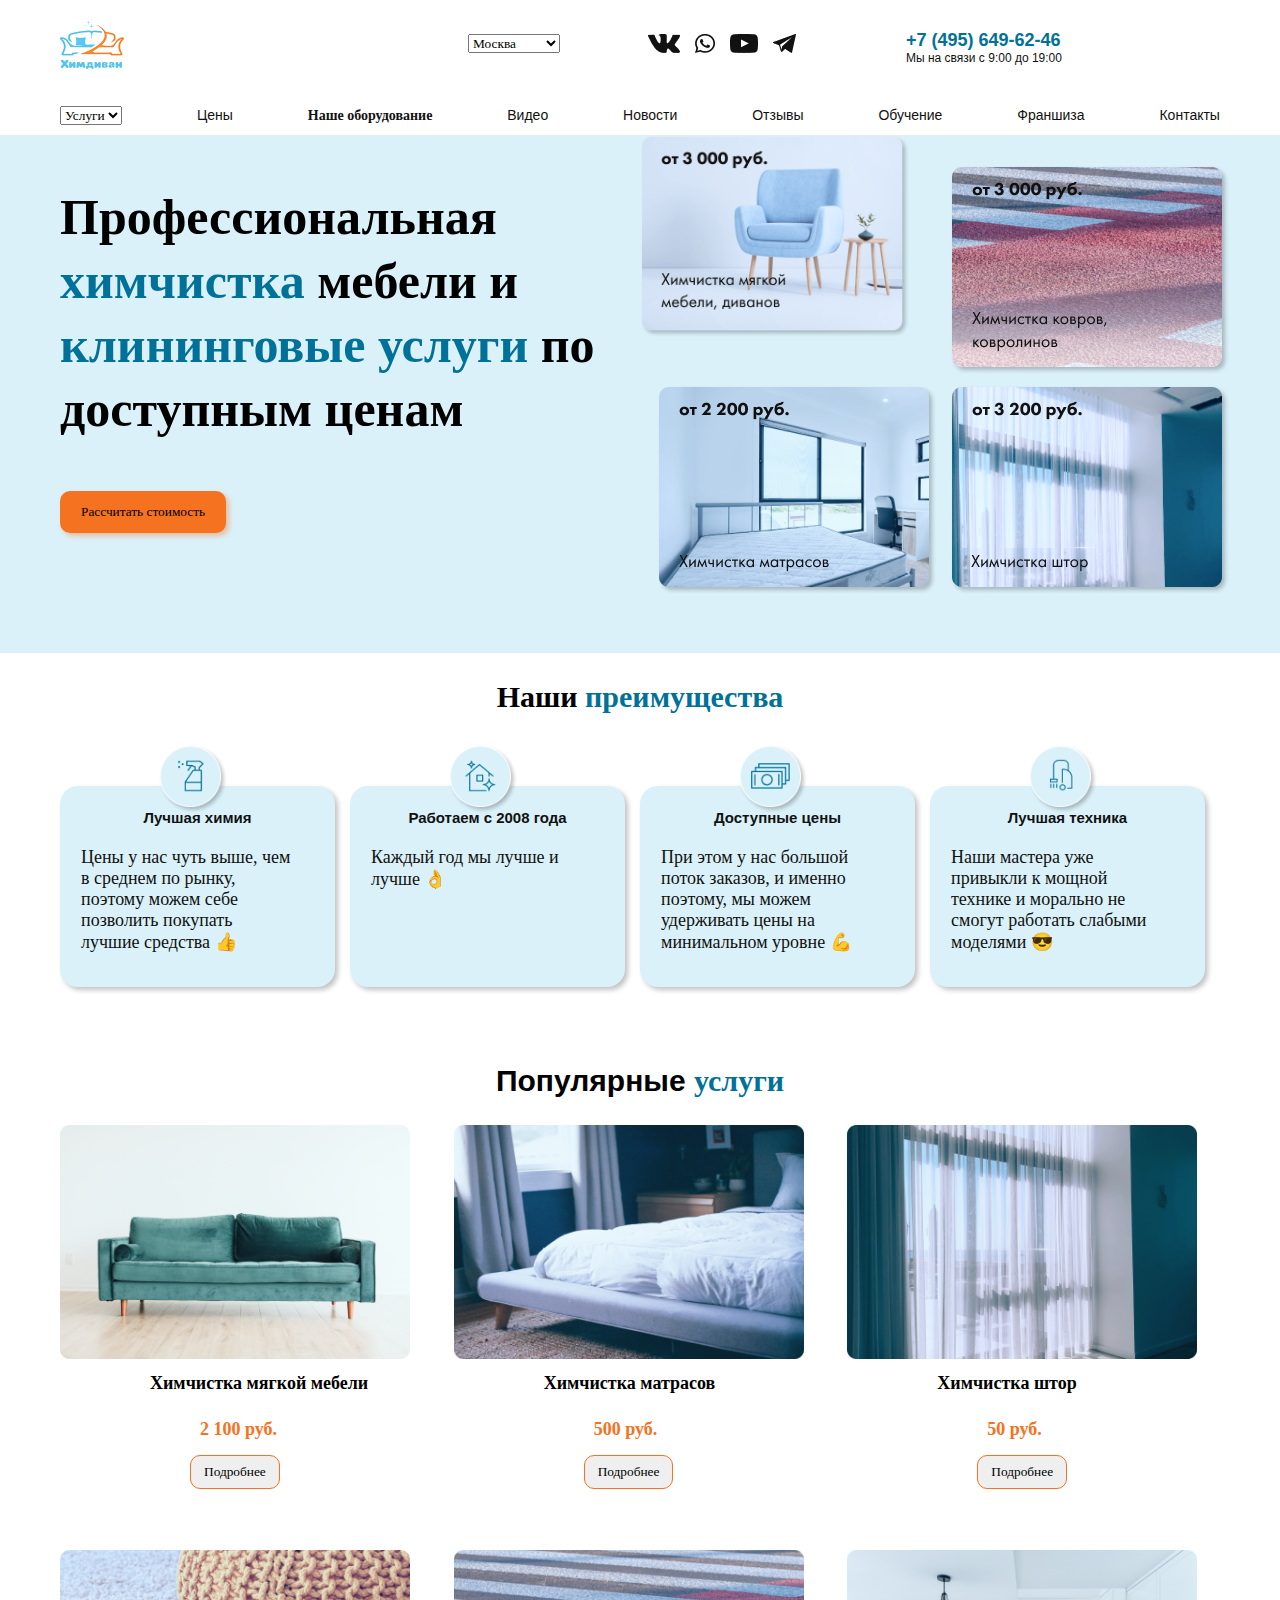
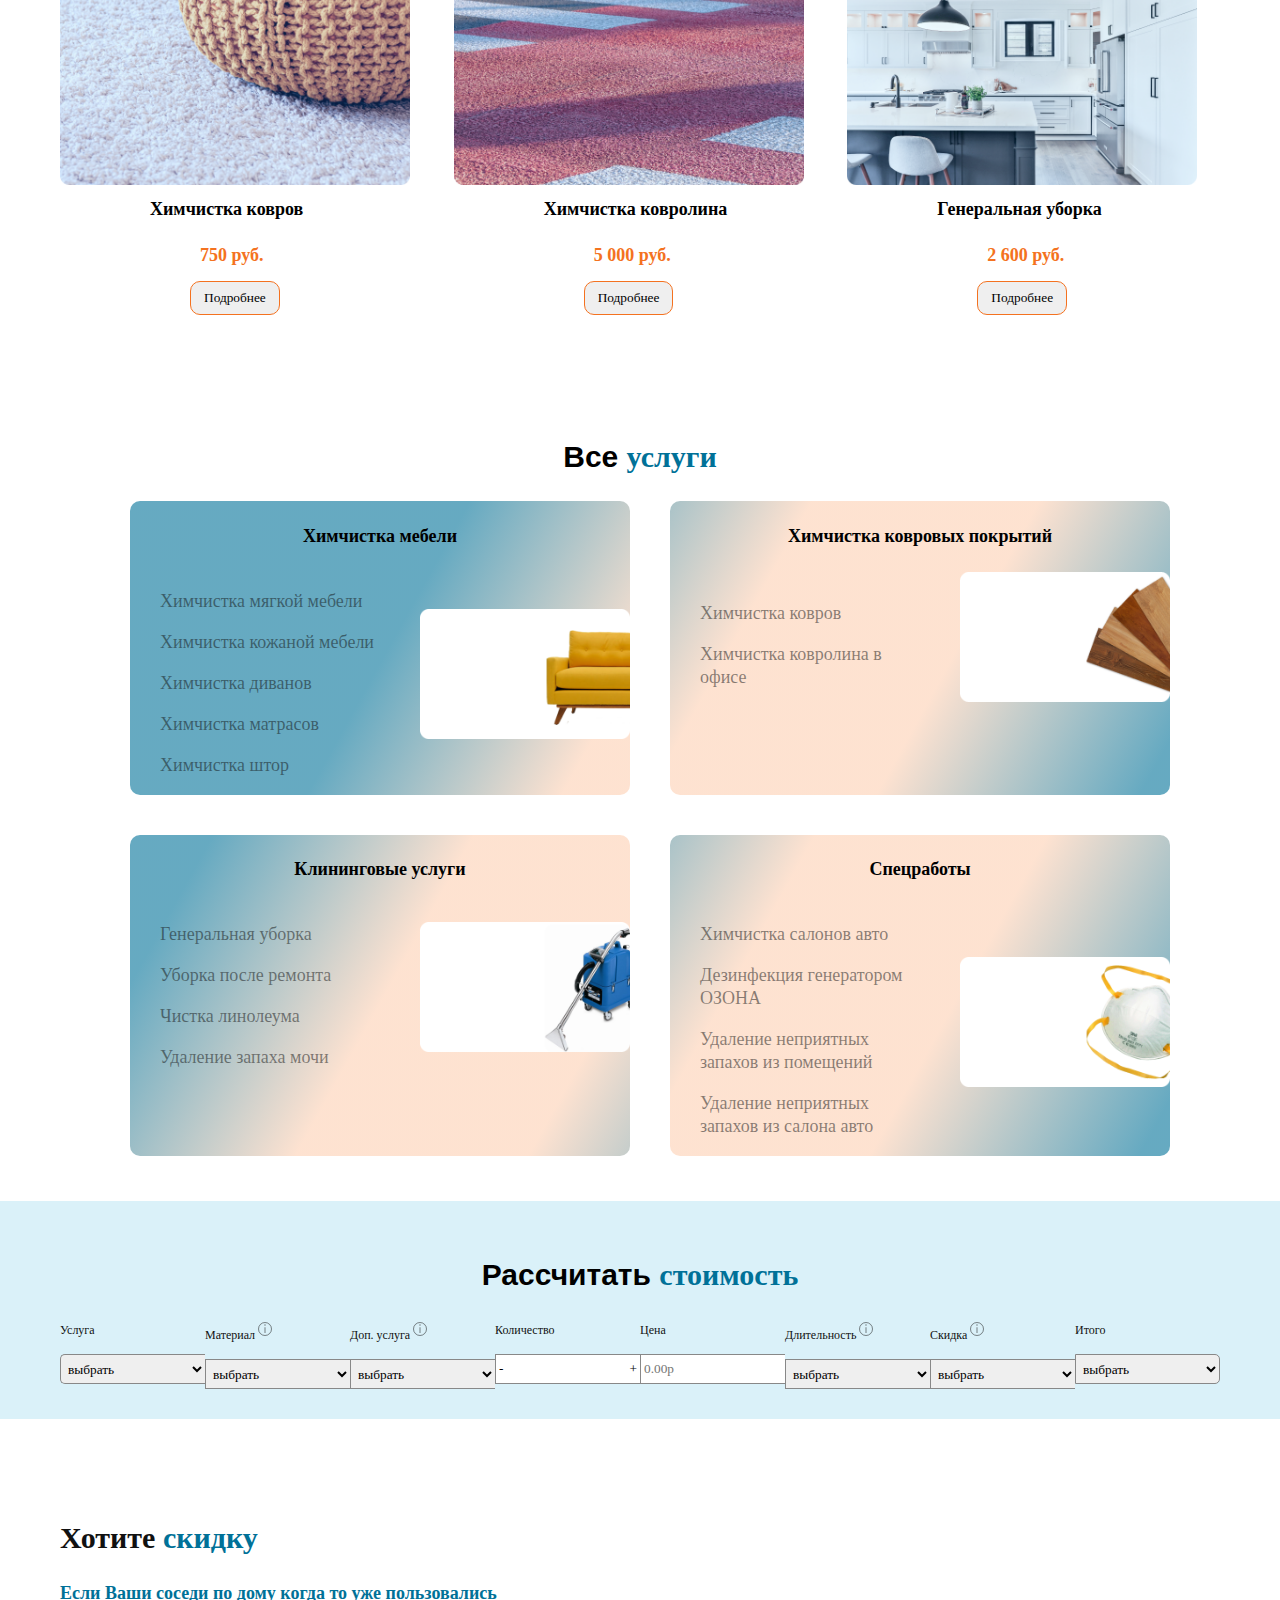
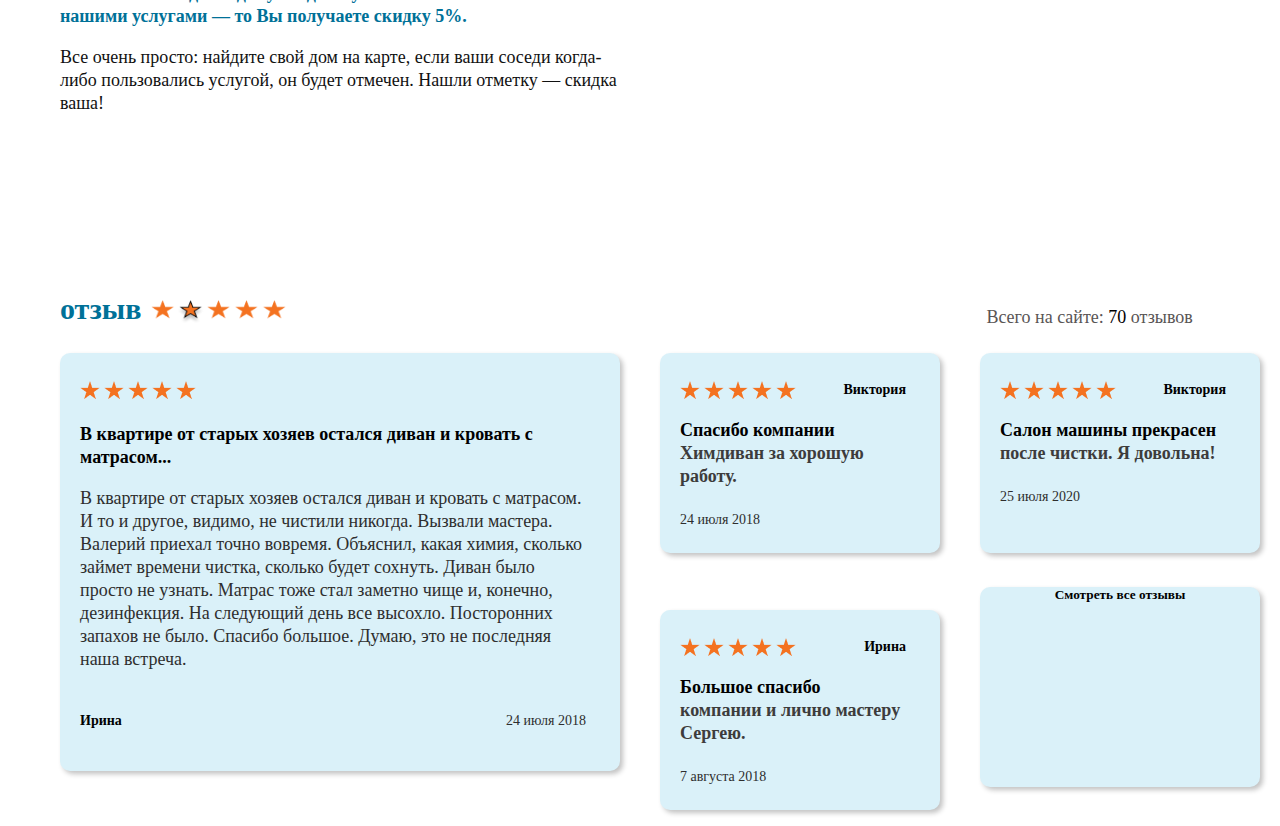
==== index.html @ c017c21a "end" ====
<!DOCTYPE html>
<html lang="en">
  <head>
    <meta charset="UTF-8" />
    <meta http-equiv="X-UA-Compatible" content="IE=edge" />
    <meta name="viewport" content="width=device-width, initial-scale=1.0" />
    <link rel="stylesheet" href="./css/style.css" />
    <title>Химдиван</title>
  </head>
  <body>
    <!-- nav start -->
    <div class="container">
      <div class="link">
        <div class="logo">
          <img src="./img/logo-exams.png" alt="" />
          <select name="city" class="form-input">
            <option value="Москва">Москва</option>
            <option value="Кыргызстан">Кыргызстан</option>
            <option value="Казахстан">Казахстан</option>
            <option value="Узбекистан">Узбекистан</option>
          </select>
        </div>

        <div>
          <div class="img-icon">
            <img src="./img/vc.png" alt="" />
            <img src="./img/whatsapp.png" alt="" />
            <img src="./img/youtube.png" alt="" />
            <img src="./img/tg.png" alt="" />
          </div>
        </div>
        <div class="number">
          <a class="numb" href="">+7 (495) 649-62-46</a>
          <h5 class="h5">Мы на связи с 9:00 до 19:00</h5>
        </div>
      </div>
      <nav class="nav">
        <select name="city" class="form-input">
          <option value="Услуги">Услуги</option>
          <option value="Услуги">Услуги</option>
          <option value="Услуги">Услуги</option>
          <option value="Услуги">Услуги</option>
        </select>
        <a href="" class="nav__link">Цены</a>
        <a href="" class="nav__link strong"
          ><strong>Наше оборудование</strong>
        </a>
        <a href="" class="nav__link">Видео</a>
        <a href="" class="nav__link">Новости</a>
        <a href="" class="nav__link">Отзывы</a>
        <a href="" class="nav__link">Обучение</a>
        <a href="" class="nav__link">Франшиза</a>
        <a href="" class="nav__link">Контакты</a>
      </nav>
    </div>

    <!-- nav end -->

    <!-- главая страница начало -->
    <div class="container-2">
      <div class="container">
        <div class="card">
          <div class="content">
            <p class="text">
              Профессиональная<span class="span"> химчистка</span> мебели и<span
                class="span"
              >
                клининговые услуги</span
              >
              по доступным ценам
            </p>
            <button class="btn">Рассчитать стоимость</button>
          </div>

          <div class="img-card">
            <img class="img-1" src="./img/card-1.png" alt="" />
            <img class="img-2" src="./img/card-2.png" alt="" />
            <img class="img-3" src="./img/card-3.png" alt="" />
            <img class="img-4" src="./img/card-4.png" alt="" />
          </div>
        </div>
      </div>
    </div>

    <!-- главая страница конец -->
    <!-- 4 карты с элипс начало -->

    <div class="container">
      <h2 class="h2">Наши <span class="span">преимущества</span></h2>
      <div class="card-four">
        <div class="card-items">
          <img class="elipse" src="./img/elipse-1.png" alt="" />
          <h4 class="h4">Лучшая химия</h4>
          <p class="desc">
            Цены у нас чуть выше, чем в среднем по рынку, поэтому можем себе
            позволить покупать лучшие средства 👍
          </p>
        </div>
        <div class="card-items">
          <img class="elipse" src="./img/elips-2.png" alt="" />
          <h4 class="h4">Работаем с 2008 года</h4>
          <p class="desc">Каждый год мы лучше и лучше 👌</p>
        </div>
        <div class="card-items">
          <img class="elipse" src="./img/elips-3.png" alt="" />
          <h4 class="h4">Доступные цены</h4>
          <p class="desc">
            При этом у нас большой поток заказов, и именно поэтому, мы можем
            удерживать цены на минимальном уровне 💪
          </p>
        </div>
        <div class="card-items">
          <img class="elipse" src="./img/elips-4.png" alt="" />
          <h4 class="h4">Лучшая техника</h4>
          <p class="desc">
            Наши мастера уже привыкли к мощной технике и морально не смогут
            работать слабыми моделями 😎
          </p>
        </div>
      </div>
      <!-- 4 карты с элипс конец -->

      <!-- 6 карт начало -->
      <div class="six-box">
        <h2 class="title">Популярные <span class="span"> услуги</span></h2>
      </div>
      <div class="card-img">
        <div class="img-items">
          <img class="img-six" src="./img/six-1.png" alt="" />
          <h4 class="subtitle">Химчистка мягкой мебели</h4>
          <span class="number-orange">2 100 руб.</span>
          <div>
            <button class="btn-gray">Подробнее</button>
          </div>
        </div>
        <div class="img-items">
          <img class="img-six" src="./img/six-2.png" alt="" />
          <h4 class="subtitle">Химчистка матрасов</h4>
          <span class="number-orange">500 руб.</span>
          <div>
            <button class="btn-gray">Подробнее</button>
          </div>
        </div>
        <div class="img-items">
          <img class="img-six" src="./img/six-3.png" alt="" />
          <h4 class="subtitle">Химчистка штор</h4>
          <span class="number-orange">50 руб.</span>
          <div>
            <button class="btn-gray">Подробнее</button>
          </div>
        </div>
        <div class="img-items">
          <img class="img-six" src="./img/six-4.png" alt="" />
          <h4 class="subtitle">Химчистка ковров</h4>
          <span class="number-orange">750 руб.</span>
          <div>
            <button class="btn-gray">Подробнее</button>
          </div>
        </div>
        <div class="img-items">
          <img class="img-six" src="./img/six-5.png" alt="" />
          <h4 class="subtitle">Химчистка ковролина</h4>
          <span class="number-orange">5 000 руб.</span>
          <div>
            <button class="btn-gray">Подробнее</button>
          </div>
        </div>
        <div class="img-items">
          <img class="img-six" src="./img/six-6orig.png" alt="" />
          <h4 class="subtitle">Генеральная уборка</h4>
          <span class="number-orange">2 600 руб.</span>
          <div>
            <button class="btn-gray">Подробнее</button>
          </div>
        </div>
      </div>

      <!-- 6 карт конец -->
      <!-- 4 карт начало -->

      <div class="four-card">
        <h2 class="title">Все <span class="span"> услуги</span></h2>
        <div class="post-1">
          <div class="four-items">
            <h4 class="title-h4">Химчистка мебели</h4>
            <div class="post">
              <div class="text-box">
                <p class="text-in-four">Химчистка мягкой мебели</p>
                <p class="text-in-four">Химчистка кожаной мебели</p>
                <p class="text-in-four">Химчистка диванов</p>
                <p class="text-in-four">Химчистка матрасов</p>
                <p class="text-in-four">Химчистка штор</p>
              </div>
              <div class="img-in-box">
                <img class="picture" src="./img/in-box-1.png" alt="" />
              </div>
            </div>
          </div>
          <div class="four-items bg">
            <h4 class="title-h4">Химчистка ковровых покрытий</h4>
            <div class="post">
              <div class="text-box">
                <p class="text-in-four">Химчистка ковров</p>
                <p class="text-in-four">Химчистка ковролина в офисе</p>
              </div>
              <div class="img-in-box">
                <img class="picture" src="./img/in-box-2.png" alt="" />
              </div>
            </div>
          </div>
        </div>

        <div class="post-2">
          <div class="four-items bg-3">
            <h4 class="title-h4">Клининговые услуги</h4>
            <div class="post">
              <div class="text-box">
                <p class="text-in-four">Генеральная уборка</p>
                <p class="text-in-four">Уборка после ремонта</p>
                <p class="text-in-four">Чистка линолеума</p>
                <p class="text-in-four">Удаление запаха мочи</p>
              </div>
              <div class="img-in-box">
                <img class="picture" src="./img/in-box-3.png" alt="" />
              </div>
            </div>
          </div>
          <div class="four-items bg">
            <h4 class="title-h4">Спецработы</h4>
            <div class="post">
              <div class="text-box">
                <p class="text-in-four">Химчистка салонов авто</p>
                <p class="text-in-four">Дезинфекция генератором ОЗОНА</p>

                <p class="text-in-four">
                  Удаление неприятных запахов из помещений
                </p>
                <p class="text-in-four">
                  Удаление неприятных запахов из салона авто
                </p>
              </div>
              <div class="img-in-box">
                <img class="picture" src="./img/in-box-4.png" alt="" />
              </div>
            </div>
          </div>
        </div>
      </div>
    </div>
    <!-- 4 карт конец -->
    <!-- таблица начало -->
    <div class="col-8">
      <h2 class="title">Рассчитать <span class="span"> стоимость</span></h2>

      <div class="flex-col container">
        <div class="col">
          <h4 class="h4-title">Услуга</h4>
          <select name="" id="" class="field">
            <option value="1">выбрать</option>
            <option value="1">выбрать</option>
            <option value="1">выбрать</option>
          </select>
        </div>
        <div class="col">
          <h4 class="h4-title">Материал
            <svg width="14" height="20" viewBox="0 0 14 20" fill="none" xmlns="http://www.w3.org/2000/svg">
              <circle cx="7" cy="10" r="7" fill="#DAF1F9"/>
              <circle cx="7" cy="10" r="6.5" stroke="#111111" stroke-opacity="0.5"/>
              <path d="M6.49595 8.19H7.50395V14H6.49595V8.19ZM6.49595 6.496C6.35595 6.356 6.28595 6.188 6.28595 5.992C6.28595 5.796 6.35595 5.628 6.49595 5.488C6.63595 5.348 6.80395 5.278 6.99995 5.278C7.19595 5.278 7.36395 5.348 7.50395 5.488C7.64395 5.628 7.71395 5.796 7.71395 5.992C7.71395 6.188 7.64395 6.356 7.50395 6.496C7.36395 6.636 7.19595 6.706 6.99995 6.706C6.80395 6.706 6.63595 6.636 6.49595 6.496Z" fill="#111111" fill-opacity="0.5"/>
              </svg>
              
          </h4>
          <select name="" id="" class="field">
            <option value="1">выбрать</option>
            <option value="1">выбрать</option>
            <option value="1">выбрать</option>
          </select>
        </div>
        <div class="col">
          <h4 class="h4-title">Доп. услуга
            <svg width="14" height="20" viewBox="0 0 14 20" fill="none" xmlns="http://www.w3.org/2000/svg">
              <circle cx="7" cy="10" r="7" fill="#DAF1F9"/>
              <circle cx="7" cy="10" r="6.5" stroke="#111111" stroke-opacity="0.5"/>
              <path d="M6.49595 8.19H7.50395V14H6.49595V8.19ZM6.49595 6.496C6.35595 6.356 6.28595 6.188 6.28595 5.992C6.28595 5.796 6.35595 5.628 6.49595 5.488C6.63595 5.348 6.80395 5.278 6.99995 5.278C7.19595 5.278 7.36395 5.348 7.50395 5.488C7.64395 5.628 7.71395 5.796 7.71395 5.992C7.71395 6.188 7.64395 6.356 7.50395 6.496C7.36395 6.636 7.19595 6.706 6.99995 6.706C6.80395 6.706 6.63595 6.636 6.49595 6.496Z" fill="#111111" fill-opacity="0.5"/>
              </svg>
              
          </h4>
          <select name="" id="" class="field">
            <option value="1">выбрать</option>
            <option value="1">выбрать</option>
            <option value="1">выбрать</option>
          </select>
        </div>
        <div class="col count-col">
          <h4 class="h4-title">Количество</h4>
          <div class="count">
            <button class="count-btn">-</button>
            <input type="number" class="count-field" max="1000" />
            <button class="count-btn">+</button>
          </div>
        </div>
        <div class="col">
          <h4 class="h4-title">Цена</h4>
          <input type="text" class="field" placeholder="0.00р" />
        </div>
        <div class="col">
          <h4 class="h4-title">Длительность
            <svg width="14" height="20" viewBox="0 0 14 20" fill="none" xmlns="http://www.w3.org/2000/svg">
              <circle cx="7" cy="10" r="7" fill="#DAF1F9"/>
              <circle cx="7" cy="10" r="6.5" stroke="#111111" stroke-opacity="0.5"/>
              <path d="M6.49595 8.19H7.50395V14H6.49595V8.19ZM6.49595 6.496C6.35595 6.356 6.28595 6.188 6.28595 5.992C6.28595 5.796 6.35595 5.628 6.49595 5.488C6.63595 5.348 6.80395 5.278 6.99995 5.278C7.19595 5.278 7.36395 5.348 7.50395 5.488C7.64395 5.628 7.71395 5.796 7.71395 5.992C7.71395 6.188 7.64395 6.356 7.50395 6.496C7.36395 6.636 7.19595 6.706 6.99995 6.706C6.80395 6.706 6.63595 6.636 6.49595 6.496Z" fill="#111111" fill-opacity="0.5"/>
              </svg>
              
          </h4>
          <select name="" id="" class="field ">
            <option value="1">выбрать</option>
            <option value="1">выбрать</option>
            <option value="1">выбрать</option>
          </select>
        </div>
        <div class="col">
          <h4 class="h4-title">Скидка
            <svg width="14" height="20" viewBox="0 0 14 20" fill="none" xmlns="http://www.w3.org/2000/svg">
<circle cx="7" cy="10" r="7" fill="#DAF1F9"/>
<circle cx="7" cy="10" r="6.5" stroke="#111111" stroke-opacity="0.5"/>
<path d="M6.49595 8.19H7.50395V14H6.49595V8.19ZM6.49595 6.496C6.35595 6.356 6.28595 6.188 6.28595 5.992C6.28595 5.796 6.35595 5.628 6.49595 5.488C6.63595 5.348 6.80395 5.278 6.99995 5.278C7.19595 5.278 7.36395 5.348 7.50395 5.488C7.64395 5.628 7.71395 5.796 7.71395 5.992C7.71395 6.188 7.64395 6.356 7.50395 6.496C7.36395 6.636 7.19595 6.706 6.99995 6.706C6.80395 6.706 6.63595 6.636 6.49595 6.496Z" fill="#111111" fill-opacity="0.5"/>
</svg>
  
          </h4>
          <select name="" id="" class="field">
            <option value="1">выбрать</option>
            <option value="1">выбрать</option>
            <option value="1">выбрать</option>
          </select>
        </div>
        <div class="col">
          <h4 class="h4-title">Итого</h4>
          <select name="" id="" class="field">
            <option value="1">выбрать</option>
            <option value="1">выбрать</option>
            <option value="1">выбрать</option>
          </select>
        </div>
        <!-- <div class="col">
          <h4 class="h4-title">
            Материал
            <svg
              width="14"
              height="20"
              viewBox="0 0 14 20"
              fill="none"
              xmlns="http://www.w3.org/2000/svg"
            >
              <circle cx="7" cy="10" r="7" fill="#DAF1F9" />
              <circle
                cx="7"
                cy="10"
                r="6.5"
                stroke="#111111"
                stroke-opacity="0.5"
              />
              <path
                d="M6.49595 8.19H7.50395V14H6.49595V8.19ZM6.49595 6.496C6.35595 6.356 6.28595 6.188 6.28595 5.992C6.28595 5.796 6.35595 5.628 6.49595 5.488C6.63595 5.348 6.80395 5.278 6.99995 5.278C7.19595 5.278 7.36395 5.348 7.50395 5.488C7.64395 5.628 7.71395 5.796 7.71395 5.992C7.71395 6.188 7.64395 6.356 7.50395 6.496C7.36395 6.636 7.19595 6.706 6.99995 6.706C6.80395 6.706 6.63595 6.636 6.49595 6.496Z"
                fill="#111111"
                fill-opacity="0.5"
              />
            </svg>
          </h4>
          <select name="" id="">
            <option value="1">выбрать</option>
          </select>
        </div>
        <div class="col">
          <h4 class="h4-title">
            Доп. услуга
            <svg
              width="14"
              height="20"
              viewBox="0 0 14 20"
              fill="none"
              xmlns="http://www.w3.org/2000/svg"
            >
              <circle cx="7" cy="10" r="7" fill="#DAF1F9" />
              <circle
                cx="7"
                cy="10"
                r="6.5"
                stroke="#111111"
                stroke-opacity="0.5"
              />
              <path
                d="M6.49595 8.19H7.50395V14H6.49595V8.19ZM6.49595 6.496C6.35595 6.356 6.28595 6.188 6.28595 5.992C6.28595 5.796 6.35595 5.628 6.49595 5.488C6.63595 5.348 6.80395 5.278 6.99995 5.278C7.19595 5.278 7.36395 5.348 7.50395 5.488C7.64395 5.628 7.71395 5.796 7.71395 5.992C7.71395 6.188 7.64395 6.356 7.50395 6.496C7.36395 6.636 7.19595 6.706 6.99995 6.706C6.80395 6.706 6.63595 6.636 6.49595 6.496Z"
                fill="#111111"
                fill-opacity="0.5"
              />
            </svg>
          </h4>
          <select name="" id="">
            <option value="1">выбрать</option>
          </select>
        </div>
        <div class="col">
          <h4 class="h4-title">Количество</h4>
          <input type="" />
        </div>
        <div class="col">
          <h4 class="h4-title">Цена</h4>
        </div>
        <div class="col">
          <h4 class="h4-title">
            Длительность
            <svg
              width="14"
              height="20"
              viewBox="0 0 14 20"
              fill="none"
              xmlns="http://www.w3.org/2000/svg"
            >
              <circle cx="7" cy="10" r="7" fill="#DAF1F9" />
              <circle
                cx="7"
                cy="10"
                r="6.5"
                stroke="#111111"
                stroke-opacity="0.5"
              />
              <path
                d="M6.49595 8.19H7.50395V14H6.49595V8.19ZM6.49595 6.496C6.35595 6.356 6.28595 6.188 6.28595 5.992C6.28595 5.796 6.35595 5.628 6.49595 5.488C6.63595 5.348 6.80395 5.278 6.99995 5.278C7.19595 5.278 7.36395 5.348 7.50395 5.488C7.64395 5.628 7.71395 5.796 7.71395 5.992C7.71395 6.188 7.64395 6.356 7.50395 6.496C7.36395 6.636 7.19595 6.706 6.99995 6.706C6.80395 6.706 6.63595 6.636 6.49595 6.496Z"
                fill="#111111"
                fill-opacity="0.5"
              />
            </svg>
          </h4>
        </div>
        <div class="col">
          <h4 class="h4-title">
            Скидка
            <svg
              width="14"
              height="20"
              viewBox="0 0 14 20"
              fill="none"
              xmlns="http://www.w3.org/2000/svg"
            >
              <circle cx="7" cy="10" r="7" fill="#DAF1F9" />
              <circle
                cx="7"
                cy="10"
                r="6.5"
                stroke="#111111"
                stroke-opacity="0.5"
              />
              <path
                d="M6.49595 8.19H7.50395V14H6.49595V8.19ZM6.49595 6.496C6.35595 6.356 6.28595 6.188 6.28595 5.992C6.28595 5.796 6.35595 5.628 6.49595 5.488C6.63595 5.348 6.80395 5.278 6.99995 5.278C7.19595 5.278 7.36395 5.348 7.50395 5.488C7.64395 5.628 7.71395 5.796 7.71395 5.992C7.71395 6.188 7.64395 6.356 7.50395 6.496C7.36395 6.636 7.19595 6.706 6.99995 6.706C6.80395 6.706 6.63595 6.636 6.49595 6.496Z"
                fill="#111111"
                fill-opacity="0.5"
              />
            </svg>
          </h4>
          <select name="" id="">
            <option value=""></option>
          </select>
        </div>
        <div class="col">
          <h4 class="h4-title">Итого</h4>
        </div> -->
      </div>
    </div>
    <!-- таблица конец -->

    <!-- хотите скидку начало -->
    <div class="container">
      <h2 class="m0-title"> <span class="span-black">Хотите<span> <span class="span"> скидку</span></h2>
      <p class="desc-blue">
        Если Ваши соседи по дому когда то уже пользовались нашими услугами — то
        Вы получаете скидку 5%.
      </p>
      <p class="desc-norm">
        Все очень просто: найдите свой дом на карте, если ваши соседи когда-либо
        пользовались услугой, он будет отмечен. Нашли отметку — скидка ваша!
      </p>
    </div>
    <!--  хотите скидку конец -->


        <!--  карусель конец -->

        <!-- <div class="container">
          <h2 class="title">Фото <span class="span"> работ</span></h2>
            <div class="img-foto-robot">
              <img src="./img/foto-robot-1.png" alt="">
              <img src="./img/foto-robot-2.png" alt="">
              <img src="./img/foto-robot-3.png" alt="">
              <img src="./img/foto-robot-1.png" alt="">
              <img src="./img/foto-robot-1.png" alt="">

            </div>
        </div> -->
                <!--  отзыв начало -->

        <div class="container comment">
         <div class="comments-star">
            <h2 class="m0-title"> <span class="span"> отзыв</span></h2>
            <img class="star" src="./img/star.png" alt="">
            <h4 class="h4-h4">Всего на сайте: <span class="black">70</span>  отзывов</h4>
         </div>

         <div class="post-block">
          <div class="card-block-big">
            <div class="content-block">
              <img src="./img/star-not.png" alt="">
              <h3 class="h3-block">В квартире от старых хозяев остался диван и кровать с матрасом...</h3>
              <p class="description">В квартире от старых хозяев остался диван и кровать с матрасом. И то и другое, видимо, не чистили никогда. Вызвали мастера. Валерий приехал точно вовремя. Объяснил, какая химия, сколько займет времени чистка, сколько будет сохнуть. Диван было просто не узнать. Матрас тоже стал заметно чище и, конечно, дезинфекция. На следующий день все высохло. Посторонних запахов не было. Спасибо большое. Думаю, это не последняя наша встреча.</p>
              <div class="name-date">
                <h5 class="h5-name">Ирина</h5>
                <h5 class="h5-date">24 июля 2018</h5>
            </div>
            </div>
          </div>
          <div class="card-block">
            <div class="content-block">
              <div class="d-flex">
                <img class="star-not-black" src="./img/star-not.png" alt="">
                <h5 class="h5-name m-0">Виктория</h5>

              </div>
              <h3 class="h3-block">Спасибо компании
                <br> <span class="norm">Химдиван за хорошую работу.</span> </h3>
              <h5 class="h5-date">24 июля 2018</h5>


            </div>
            <div class="card-block mt">
              <div class="content-block">
                <div class="d-flex">
                  <img class="star-not-black" src="./img/star-not.png" alt="">
                  <h5 class="h5-name m-0">Ирина</h5>
  
                </div>
                <h3 class="h3-block">Большое спасибо 
                  <br> <span class="norm">компании и лично мастеру Сергею.</span> </h3>
                <h5 class="h5-date">7 августа 2018</h5>
  
  
              </div>
            </div>
          </div>
          <div class="card-block">
            <div class="content-block">
              <div class="d-flex">
                <img class="star-not-black" src="./img/star-not.png" alt="">
                <h5 class="h5-name m-0">Виктория</h5>

              </div>
              <h3 class="h3-block">Салон машины прекрасен  
                <br> <span class="norm">после чистки. Я довольна!</span> </h3>
              <h5 class="h5-date ">25 июля 2020</h5>


            </div>
            <div class="card-block mt">
             <h5 class="h5-center">Смотреть все отзывы</h5>
              </div>
            </div>
          </div>

         </div>

        </div>
                <!--  отзыв конец -->

</body>
</html>
---- css/style.css ----
@font-face {
  font-family: "Roboto";
  font-style: normal;
  font-weight: 400;
  src: url("../fonts/roboto-v30-latin-regular.eot"); /* IE9 Compat Modes */
  src: local(""), url("../fonts/roboto-v30-latin-regular.eot?#iefix") format("embedded-opentype"), url("../fonts/roboto-v30-latin-regular.woff2") format("woff2"), url("../fonts/roboto-v30-latin-regular.woff") format("woff"), url("../fonts/roboto-v30-latin-regular.ttf") format("truetype"), url("../fonts/roboto-v30-latin-regular.svg#Roboto") format("svg"); /* Legacy iOS */
}
body {
  margin: 0;
  padding: 0;
  font-family: "Roboto", sans-serif;
  text-decoration: none;
}

* {
  box-sizing: border-box;
  font-family: "Roboto", serif;
}

.container {
  max-width: 1160px;
  margin: 0 auto;
}

.link {
  display: flex;
  gap: 10px;
  align-items: center;
}

.logo {
  width: 500px;
  display: flex;
  justify-content: space-between;
  align-items: center;
}

.msk {
  text-decoration: none;
  color: #111111;
}

.img-icon {
  display: flex;
  gap: 15px;
  margin-left: 78px;
}

.number {
  margin-left: 100px;
  margin-top: 30px;
}

.numb {
  margin-bottom: 0;
  color: #007198;
  font-family: "Roboto", sans-serif;
  font-style: normal;
  font-weight: 600;
  font-size: 18px;
  text-decoration: none;
}

.strong {
  font-family: "Roboto", sans-serif;
}

.h5 {
  margin-top: 0;
  padding-top: 0;
  color: #111111;
  font-family: "Roboto", sans-serif;
  font-style: normal;
  font-weight: 400;
  font-size: 12px;
  line-height: 15px;
}

.nav {
  display: flex;
  justify-content: space-between;
  max-width: 1162px;
  margin-top: 20px;
}

.nav__link {
  font-family: "Roboto", sans-serif;
  text-decoration: none;
  color: #111111;
  font-weight: 400;
  font-size: 14px;
  line-height: 18px;
}

.container-2 {
  height: 518px;
  background: rgba(72, 184, 223, 0.2);
  margin-top: 10px;
}

.text {
  font-weight: 600;
  font-size: 50px;
  line-height: 64px;
}

.btn {
  padding: 13px 21px;
  background: #f47220;
  border: #f47220;
  border-radius: 10px;
  box-shadow: 3px 3px 5px rgba(244, 114, 32, 0.4);
  border-radius: 10px;
}

.span {
  color: #007198;
}

.card {
  display: grid;
  grid-template-columns: repeat(2, 1fr);
}

.img-card {
  position: relative;
}

.img-1 {
  width: 270px;
  position: absolute;
  top: 0;
  left: 0;
}

.img-2 {
  position: absolute;
  top: 30px;
  left: 310px;
}

.img-3 {
  position: absolute;
  top: 250px;
  left: 17px;
}

.img-4 {
  position: absolute;
  top: 250px;
  left: 310px;
}

.h2 {
  text-align: center;
  font-weight: 600;
  font-size: 30px;
  line-height: 38px;
}

.card-four {
  display: grid;
  grid-template-columns: repeat(4, 1fr);
  margin-top: 70px;
}

.card-items {
  width: 275px;
  background: #daf1f9;
  position: relative;
  color: #111111;
  border-radius: 18px;
  box-shadow: 3px 3px 5px rgba(17, 17, 17, 0.25);
}

.elipse {
  position: absolute;
  top: -42px;
  left: 98px;
  width: 70px;
  height: 70px;
}

.h4 {
  font-family: "Roboto", sans-serif;
  font-size: 15px;
  line-height: 23px;
  margin-bottom: 0;
  text-align: center;
}

.desc {
  width: 254px;
  padding: 0 20px 16px 21px;
  font-size: 18px;
}

.six-box {
  margin-top: 75px;
}

.title {
  font-family: "Roboto", sans-serif;
  font-style: normal;
  font-weight: 600;
  font-size: 30px;
  line-height: 38px;
  text-align: center;
}

.card-img {
  display: grid;
  gap: 21px;
  grid-template-columns: repeat(3, 1fr);
}

.img-six {
  width: 350px;
}

.subtitle {
  font-weight: 600;
  font-size: 18px;
  margin-left: 90px;
  margin-top: 10px;
}

.number-orange {
  font-weight: 600;
  font-size: 18px;
  line-height: 23px;
  margin-left: 140px;
  margin-top: 28px;
  color: #f47220;
}

.btn-gray {
  margin-left: 130px;
  margin-top: 14px;
  margin-bottom: 40px;
  padding: 8px 13px 8px 13px;
  border: 1px solid #f47220;
  border-radius: 10px;
}

.four-card {
  margin-top: 83px;
  margin-bottom: 45px;
}

.four-items {
  width: 500px;
  background: linear-gradient(119.05deg, rgba(0, 113, 152, 0.6) 51.26%, rgba(252, 183, 139, 0.4) 89.77%, rgba(252, 183, 139, 0.4) 124.01%, rgba(0, 113, 152, 0.6) 163.79%);
  border-radius: 10px;
}

.title-h4 {
  font-weight: 600;
  font-size: 18px;
  line-height: 23px;
  text-align: center;
}

.img-in-box {
  width: 239px;
  height: 148px;
}

.text-in-four {
  font-weight: 400;
  font-size: 18px;
  line-height: 23px;
  color: rgba(17, 17, 17, 0.5);
  width: 250px;
  padding-left: 30px;
  font-family: "Roboto", serif;
}

.picture {
  width: 100%;
}

.post2 {
  gap: 60px;
  display: flex;
}

.post {
  display: flex;
  align-items: center;
  gap: 40px;
  justify-content: space-between;
}

.post-1 {
  display: flex;
  gap: 40px;
  margin-left: 70px;
}

.post-2 {
  display: flex;
  margin-top: 40px;
  gap: 40px;
  margin-left: 70px;
}

.bg {
  background: linear-gradient(119.05deg, rgba(0, 113, 152, 0.6) -17.07%, rgba(252, 183, 139, 0.4) 21.44%, rgba(252, 183, 139, 0.4) 55.68%, rgba(0, 113, 152, 0.6) 95.46%);
  border-radius: 10px;
}

.bg-3 {
  background: linear-gradient(119.05deg, rgba(0, 113, 152, 0.6) 12.21%, rgba(252, 183, 139, 0.4) 50.73%, rgba(252, 183, 139, 0.4) 84.96%, rgba(0, 113, 152, 0.6) 124.75%);
  border-radius: 10px;
}

.bg-4 {
  background: linear-gradient(119.05deg, rgba(0, 113, 152, 0.6) -56.36%, rgba(252, 183, 139, 0.4) -17.84%, rgba(252, 183, 139, 0.4) 16.39%, rgba(0, 113, 152, 0.6) 56.18%);
  border-radius: 10px;
}

.col-8 {
  margin: 0 auto;
  background: rgba(72, 184, 223, 0.2);
  margin-bottom: 100px;
  padding: 30px 0;
}

.flex-col {
  display: grid;
  grid-template-columns: repeat(8, 1fr);
}

.col:first-child .field {
  border-radius: 5px 0 0 5px;
}
.col:last-child .field {
  border-radius: 0 5px 5px 0;
  border-right: 1px solid #888888;
}

.h4-title {
  margin: 0;
  font-weight: 400;
  font-size: 12px;
  line-height: 23px;
  margin-bottom: 12px;
  color: #111111;
}

.field {
  width: 100%;
  box-sizing: border-box;
  border: 1px solid #888888;
  border-right: none;
  height: 30px;
  padding: 3px;
}

.count {
  display: flex;
  border: 1px solid #888888;
  border-right: none;
  padding: 3px;
  height: 30px;
  background: #fff;
}
.count button,
.count input {
  background: none;
  border: none;
  padding: 0;
}
.count input {
  width: 100%;
  margin: 0 3px;
  padding: 3px;
}

.m0-title {
  font-weight: 600;
  font-size: 30px;
  line-height: 38px;
}

.span-black {
  color: #111111;
}

.desc-blue {
  width: 467px;
  font-weight: 600;
  font-size: 18px;
  line-height: 23px;
  font-family: "Roboto", serif;
  color: #007198;
}

.desc-norm {
  font-weight: 400;
  font-size: 18px;
  line-height: 23px;
  width: 565px;
  color: #111111;
  font-family: "Roboto", serif;
}

.comment {
  margin-top: 150px;
}

.comments-star {
  display: flex;
  align-items: center;
}

.star {
  width: 145px;
  height: 25px;
  padding-left: 10px;
  margin-top: 8px;
}

.h4-h4 {
  color: #595555;
  font-weight: 400;
  font-size: 18px;
  line-height: 23px;
  margin-left: 700px;
  margin-top: 40px;
}

.post-block {
  display: grid;
  grid-template-columns: repeat(3, 1fr);
  gap: 40px;
}

.black {
  color: black;
}

.card-block-big {
  width: 560px;
  background: #daf1f9;
  box-shadow: 3px 3px 5px rgba(17, 17, 17, 0.25);
  border-radius: 10px;
}

.content-block {
  padding: 28px 34px 17px 20px;
}

.h3-block {
  font-weight: 600;
  font-size: 18px;
  line-height: 23px;
  color: #000000;
}

.description {
  font-weight: 400;
  font-size: 18px;
  line-height: 23px;
  color: #2e2e2e;
}

.name-date {
  display: flex;
  justify-content: space-between;
}

.mt {
  margin-top: 40px;
}

.h5-name {
  color: #000000;
  font-weight: 600;
  font-size: 14px;
  line-height: 18px;
}

.h5-date {
  color: #2e2e2e;
  font-weight: 400;
  font-size: 14px;
  line-height: 18px;
}

.card-block {
  height: 200px;
  width: 280px;
  background: #daf1f9;
  box-shadow: 3px 3px 5px rgba(17, 17, 17, 0.25);
  border-radius: 10px;
}

.star-not-black {
  width: 116px;
  height: 20px;
}

.m-0 {
  margin: 0;
}

.h3-block {
  font-weight: 600;
  font-size: 18px;
  line-height: 23px;
}

.norm {
  color: #3d3c3c;
}

.h5-center {
  text-align: center;
  align-items: center;
}

.d-flex {
  display: flex;
  justify-content: space-between;
}

/*# sourceMappingURL=style.css.map */
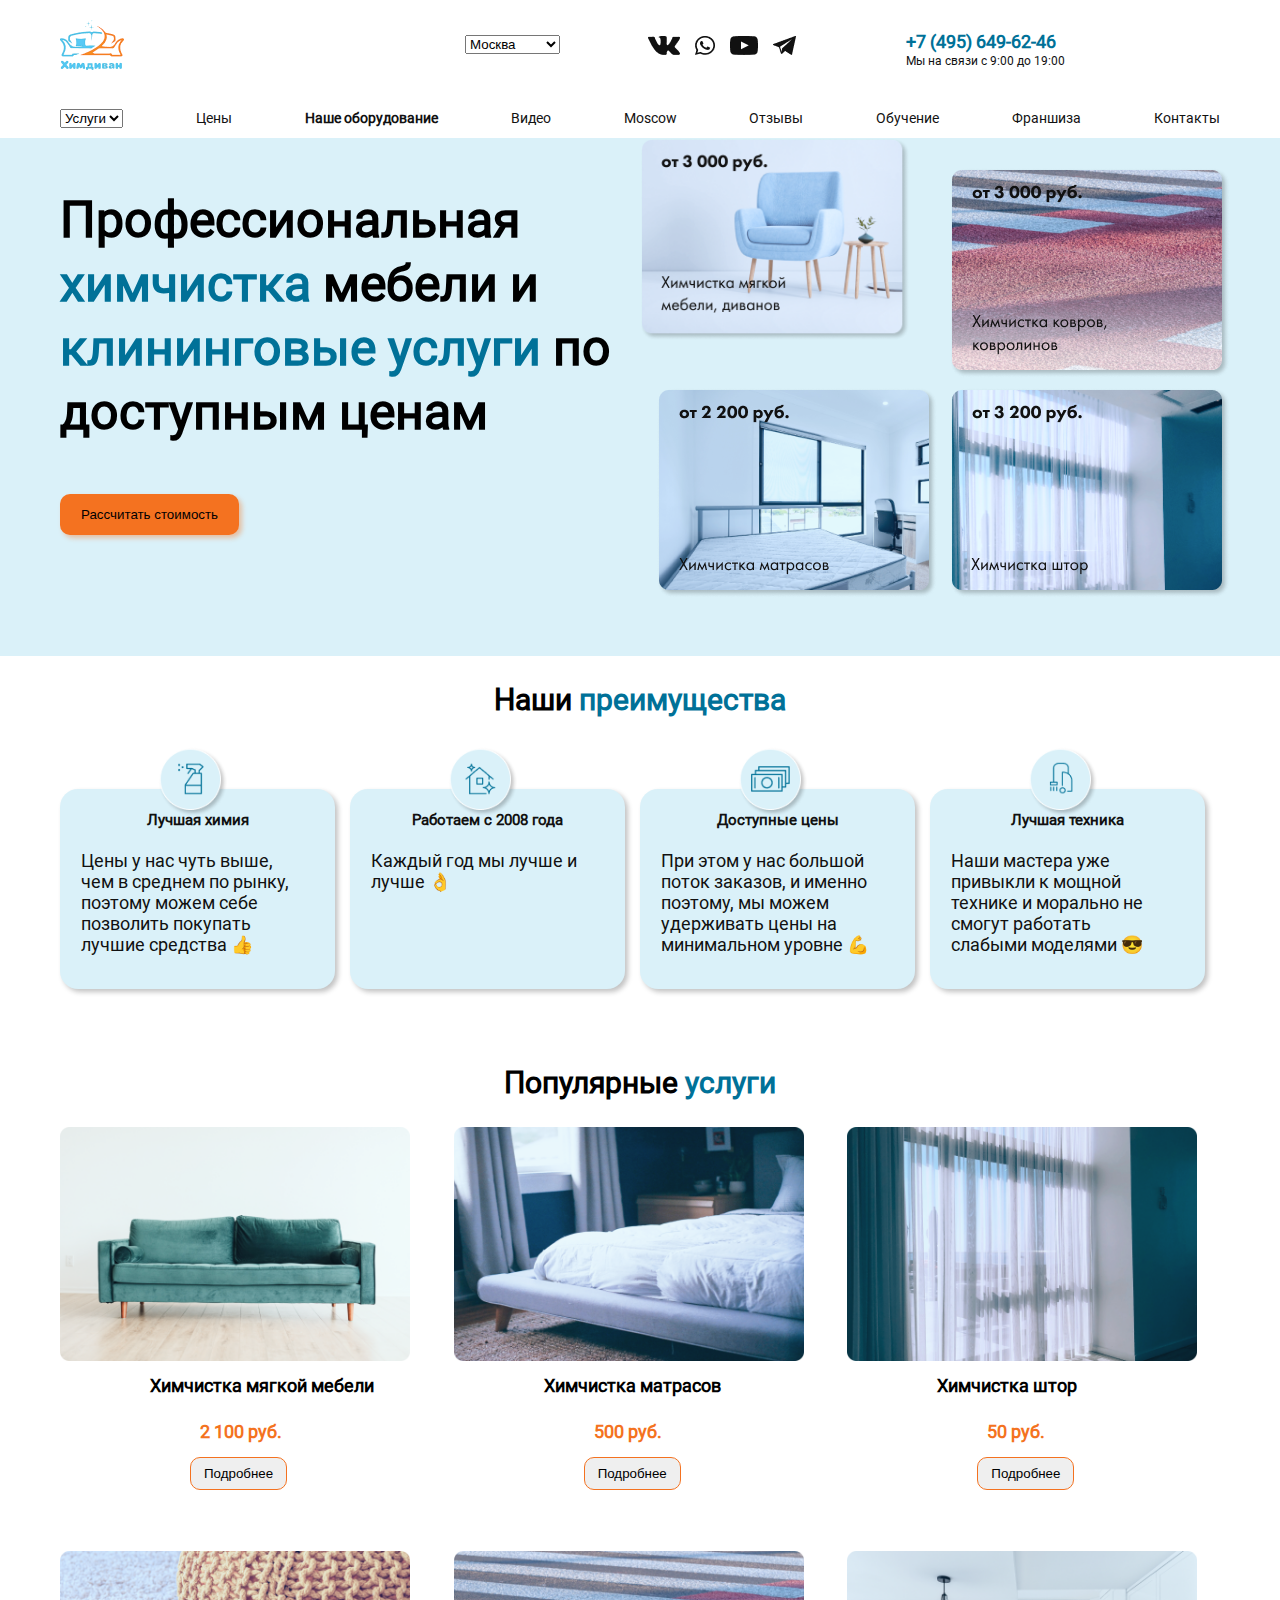
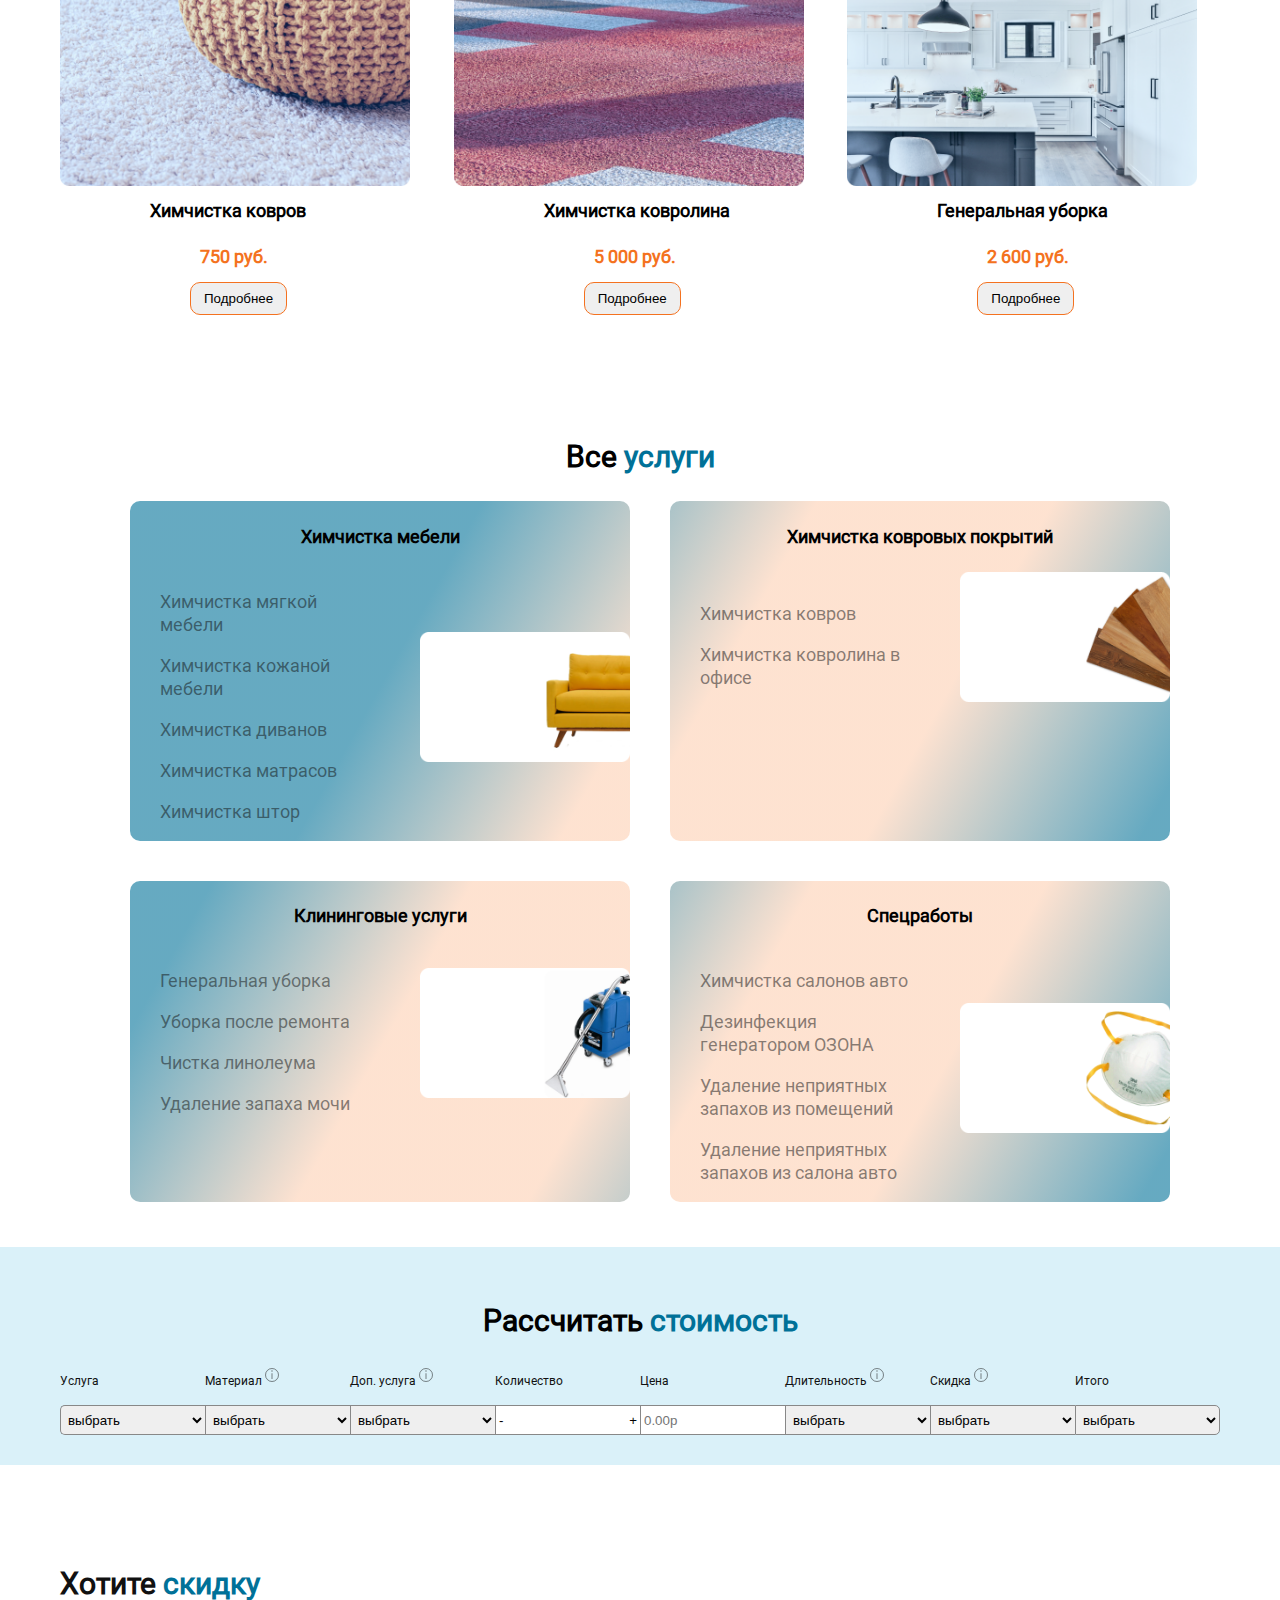
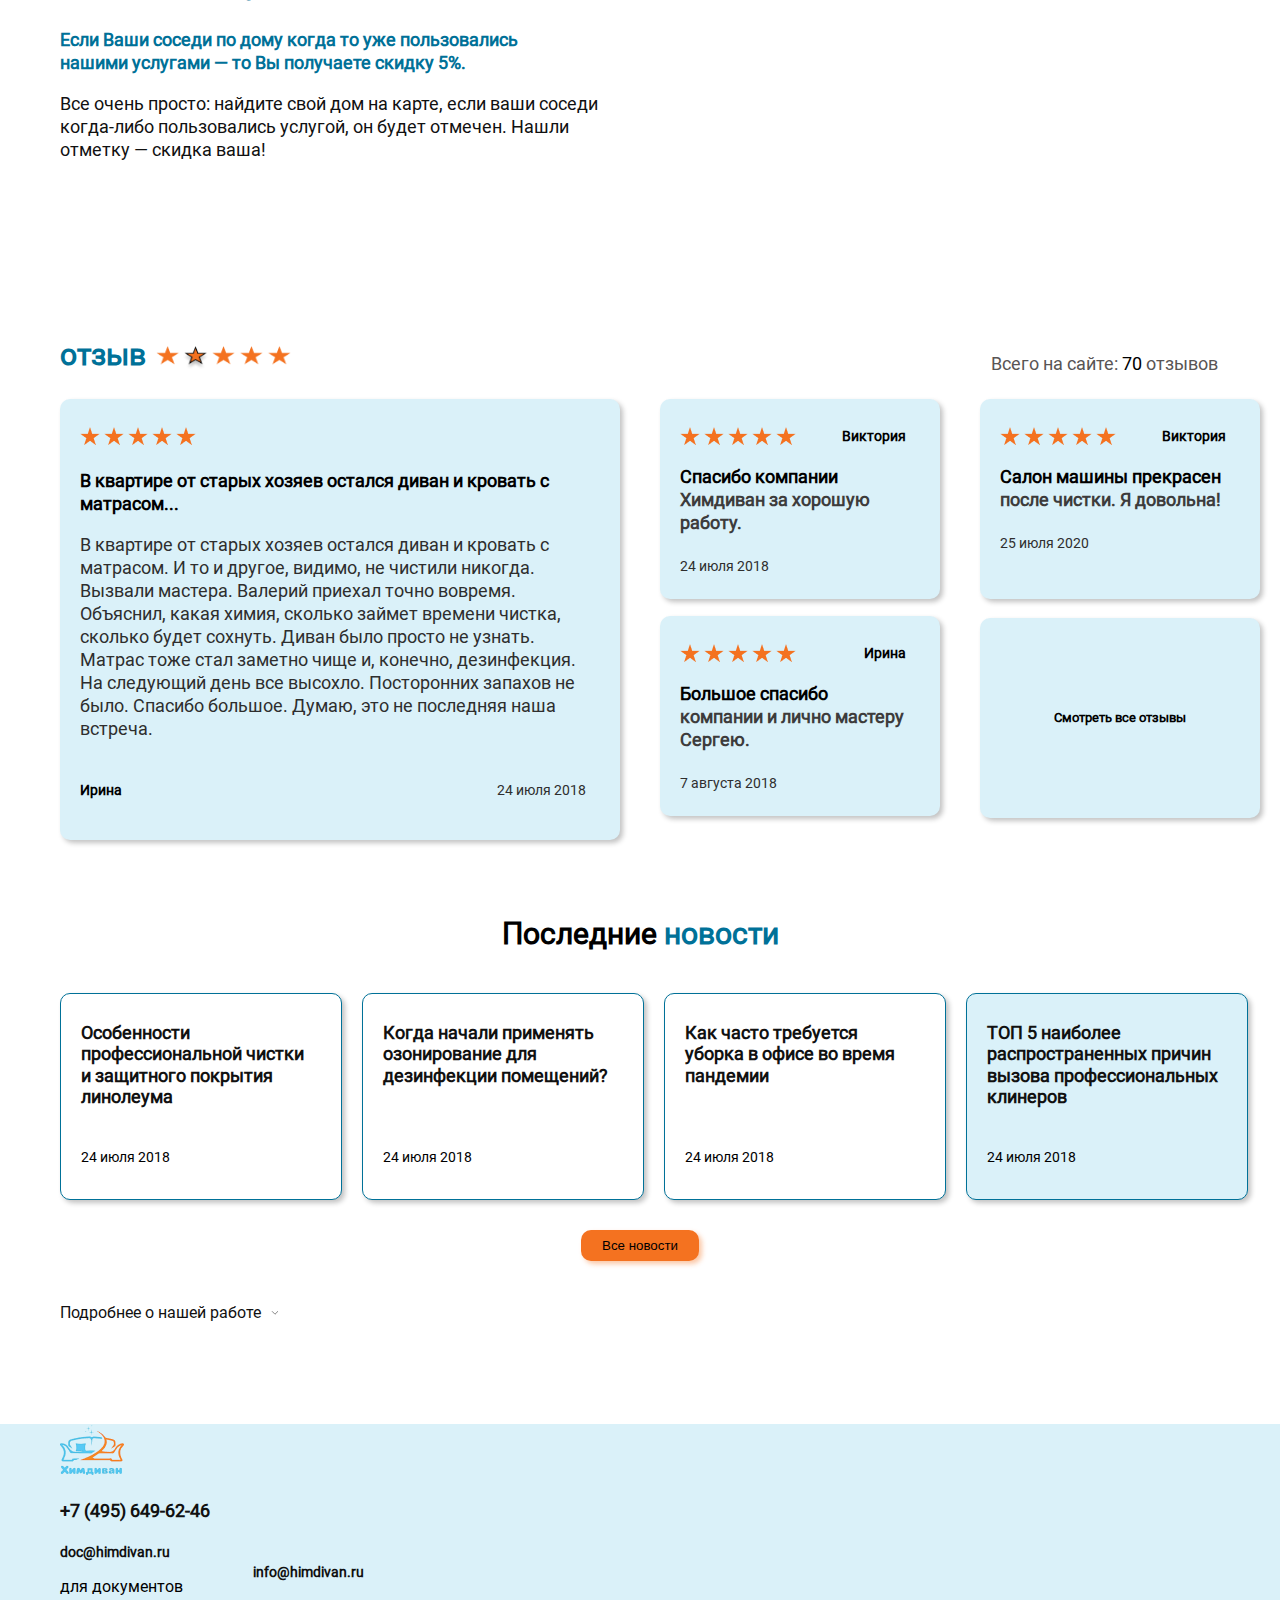
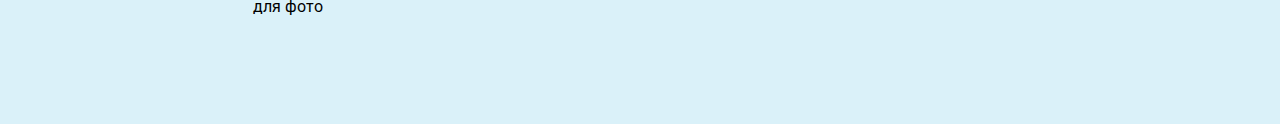
==== commit b4a8be7a: "work" ====
--- a/index.html
+++ b/index.html
@@ -46,7 +46,7 @@
           ><strong>Наше оборудование</strong>
         </a>
         <a href="" class="nav__link">Видео</a>
-        <a href="" class="nav__link">Новости</a>
+        <a href="" class="nav__link">Moscow</a>
         <a href="" class="nav__link">Отзывы</a>
         <a href="" class="nav__link">Обучение</a>
         <a href="" class="nav__link">Франшиза</a>
@@ -558,16 +558,86 @@
 
 
             </div>
-            <div class="card-block mt">
+            <div class="card-block met">
              <h5 class="h5-center">Смотреть все отзывы</h5>
               </div>
             </div>
+            
           </div>
 
          </div>
 
-        </div>
                 <!--  отзыв конец -->
+
+                     <!--  новости начало -->
+                     <div class="container news">
+                      <h2 class="title">Последние  <span class="span"> новости</span></h2>
+                      <div class="cards-four">
+                        <div class="items-card">
+                            <p class="text-box-four">Особенности профессиональной чистки и защитного покрытия линолеума</p>
+                            <h5 class="four-date">24 июля 2018</h5>
+            
+                        </div>
+                        <div class="items-card">
+                            <p class="text-box-four">Когда начали применять озонирование для дезинфекции помещений?</p>
+                            <h5 class="four-date">24 июля 2018</h5>
+                        </div>
+                        <div class="items-card">
+                            <p class="text-box-four">Как часто требуется уборка в офисе во время пандемии</p>
+                            <h5 class="four-date">24 июля 2018</h5>
+                        </div>
+                        <div class="items-card border">
+                            <p class="text-box-four">ТОП 5 наиболее распространенных причин вызова профессиональных клинеров</p>
+                            <h5 class="four-date">24 июля 2018</h5>
+                        </div>
+            
+                      </div>
+                      <div class="btn-news">
+                        <button class="btn-new">Все новости</button>
+                      </div>
+
+
+            <div class="link-d">
+                        <a class="link" href="#">Подробнее о нашей работе 
+                          <svg width="8" height="5" viewBox="0 0 8 5" fill="none" xmlns="http://www.w3.org/2000/svg">
+                            <path d="M7 1.22403L3.98429 4.21986L1 1.22403" stroke="#111111" stroke-opacity="0.5" stroke-miterlimit="10"/>
+                            </svg>
+                        </a>
+
+               </div>                      </div>
+                <!--  новости конец -->
+
+                <!-- футер начало -->
+                     <div class="container-footer">
+
+                      <footer class="footer">
+                        <div class="text-grid">
+                           <div class="logo-him">
+                            <img src="./img/logo-exams.png" alt="">
+
+                              </div>                           <a class="number-black" href="">+7 (495) 649-62-46</a>
+                          <div class="email">
+                            <div class="mail-1">
+                              <a href="" class="mail">doc@himdivan.ru</a>
+                              <p class="sub-mail">для документов</p>
+                            </div>
+                          
+                          <div class="email">
+                            <div class="mail-2">
+                              <a href="" class="mail">info@himdivan.ru</a>
+                              <p class="sub-mail">для фото</p>
+                            </div>
+                          </div>
+                        </div>
+
+                        </div>
+                        <div class="text-grid"></div>
+                        <div class="text-grid"></div>
+                        <div class="text-grid"></div>
+
+                      </footer>
+                     </div>
+                    <!-- футер конец -->
 
 </body>
 </html>
--- a/css/style.css
+++ b/css/style.css
@@ -2,8 +2,16 @@
   font-family: "Roboto";
   font-style: normal;
   font-weight: 400;
-  src: url("../fonts/roboto-v30-latin-regular.eot"); /* IE9 Compat Modes */
-  src: local(""), url("../fonts/roboto-v30-latin-regular.eot?#iefix") format("embedded-opentype"), url("../fonts/roboto-v30-latin-regular.woff2") format("woff2"), url("../fonts/roboto-v30-latin-regular.woff") format("woff"), url("../fonts/roboto-v30-latin-regular.ttf") format("truetype"), url("../fonts/roboto-v30-latin-regular.svg#Roboto") format("svg"); /* Legacy iOS */
+  src: url("../fonts/roboto-v30-latin_cyrillic-regular.eot"); /* IE9 Compat Modes */
+  src: local(""), url("../fonts/roboto-v30-latin_cyrillic-regular.eot?#iefix") format("embedded-opentype"), url("../fonts/roboto-v30-latin_cyrillic-regular.woff2") format("woff2"), url("../fonts/roboto-v30-latin_cyrillic-regular.woff") format("woff"), url("../fonts/roboto-v30-latin_cyrillic-regular.ttf") format("truetype"), url("../fonts/roboto-v30-latin_cyrillic-regular.svg#Roboto") format("svg"); /* Legacy iOS */
+}
+/* roboto-500italic - latin_cyrillic */
+@font-face {
+  font-family: "Roboto";
+  font-style: italic;
+  font-weight: 500;
+  src: url("../fonts/roboto-v30-latin_cyrillic-500italic.eot"); /* IE9 Compat Modes */
+  src: local(""), url("../fonts/roboto-v30-latin_cyrillic-500italic.eot?#iefix") format("embedded-opentype"), url("../fonts/roboto-v30-latin_cyrillic-500italic.woff2") format("woff2"), url("../fonts/roboto-v30-latin_cyrillic-500italic.woff") format("woff"), url("../fonts/roboto-v30-latin_cyrillic-500italic.ttf") format("truetype"), url("../fonts/roboto-v30-latin_cyrillic-500italic.svg#Roboto") format("svg"); /* Legacy iOS */
 }
 body {
   margin: 0;
@@ -14,7 +22,6 @@
 
 * {
   box-sizing: border-box;
-  font-family: "Roboto", serif;
 }
 
 .container {
@@ -84,7 +91,6 @@
 }
 
 .nav__link {
-  font-family: "Roboto", sans-serif;
   text-decoration: none;
   color: #111111;
   font-weight: 400;
@@ -273,7 +279,7 @@
   color: rgba(17, 17, 17, 0.5);
   width: 250px;
   padding-left: 30px;
-  font-family: "Roboto", serif;
+  font-family: "Roboto", sans-serif;
 }
 
 .picture {
@@ -330,6 +336,7 @@
 .flex-col {
   display: grid;
   grid-template-columns: repeat(8, 1fr);
+  align-items: end;
 }
 
 .col:first-child .field {
@@ -471,8 +478,11 @@
   justify-content: space-between;
 }
 
-.mt {
-  margin-top: 40px;
+.met {
+  display: flex;
+  align-items: center;
+  justify-content: center;
+  margin-top: 25px;
 }
 
 .h5-name {
@@ -516,14 +526,121 @@
   color: #3d3c3c;
 }
 
-.h5-center {
-  text-align: center;
+.d-flex {
+  display: flex;
+  justify-content: space-between;
+}
+
+.news {
+  margin-top: 75px;
+  margin-bottom: 100px;
+}
+
+.cards-four {
+  display: grid;
+  gap: 20px;
+  margin-top: 40px;
+  grid-template-columns: repeat(4, 1fr);
+}
+
+.items-card {
+  max-width: 282px;
+  border: 1px solid #007198;
+  background: #ffffff;
+  flex-grow: 1;
+  display: flex;
+  flex-direction: column;
+  justify-content: space-between;
+  box-shadow: 3px 3px 5px rgba(17, 17, 17, 0.25);
+  border-radius: 10px;
+  padding: 10px 60px 10px 20px;
+}
+
+.text-box-four {
+  font-weight: 600;
+  font-size: 18px;
+  width: 231px;
+  line-height: 120%;
+  color: #111111;
+}
+
+.four-date {
+  font-weight: 400;
+  font-size: 14px;
+}
+
+.border {
+  background: #daf1f9;
+  border: 1px solid #007198;
+  box-shadow: 3px 3px 5px rgba(17, 17, 17, 0.25);
+  border-radius: 10px;
+}
+
+.btn-news {
+  display: flex;
   align-items: center;
-}
-
-.d-flex {
-  display: flex;
-  justify-content: space-between;
+  justify-content: center;
+  margin-top: 30px;
+}
+
+.btn-new {
+  padding: 8px 21px;
+  background: #f47220;
+  border: #f47220;
+  box-shadow: 3px 3px 5px rgba(244, 114, 32, 0.4);
+  border-radius: 10px;
+  cursor: pointer;
+}
+
+.link-d {
+  margin-top: 40px;
+}
+
+.link {
+  font-weight: 400;
+  font-size: 16px;
+  text-decoration: none;
+  line-height: 23px;
+  color: #111111;
+}
+
+.container-footer {
+  background: #daf1f9;
+  height: 300px;
+}
+
+.footer {
+  max-width: 1160px;
+  margin: 0 auto;
+}
+
+.email {
+  display: flex;
+  gap: 70px;
+}
+
+.number-black {
+  font-weight: 600;
+  font-size: 18px;
+  line-height: 23px;
+  text-decoration: none;
+  color: #111111;
+}
+
+.email {
+  margin-top: 20px;
+}
+
+.mail {
+  font-weight: 600;
+  font-size: 14px;
+  line-height: 18px;
+  text-decoration: none;
+  color: #111111;
+}
+
+.logo-him {
+  padding-bottom: 20px;
 }
 
 /*# sourceMappingURL=style.css.map */
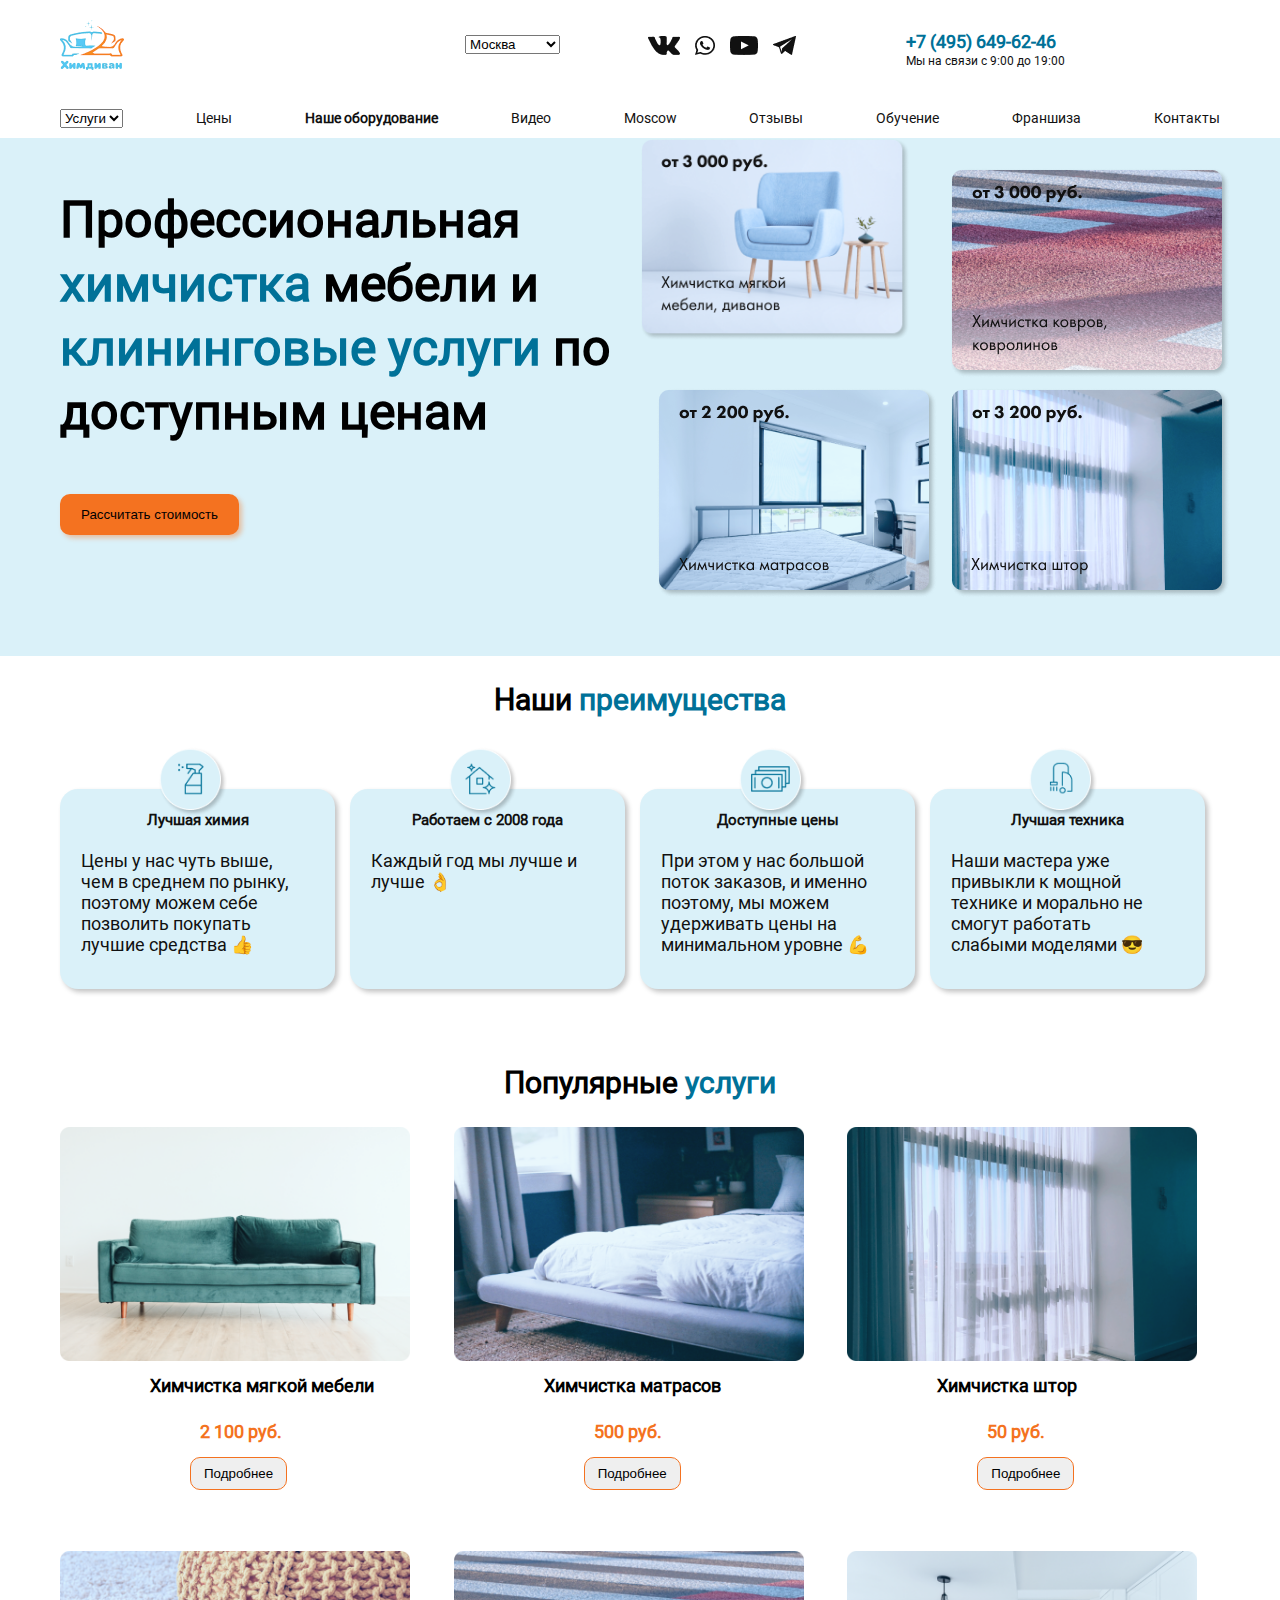
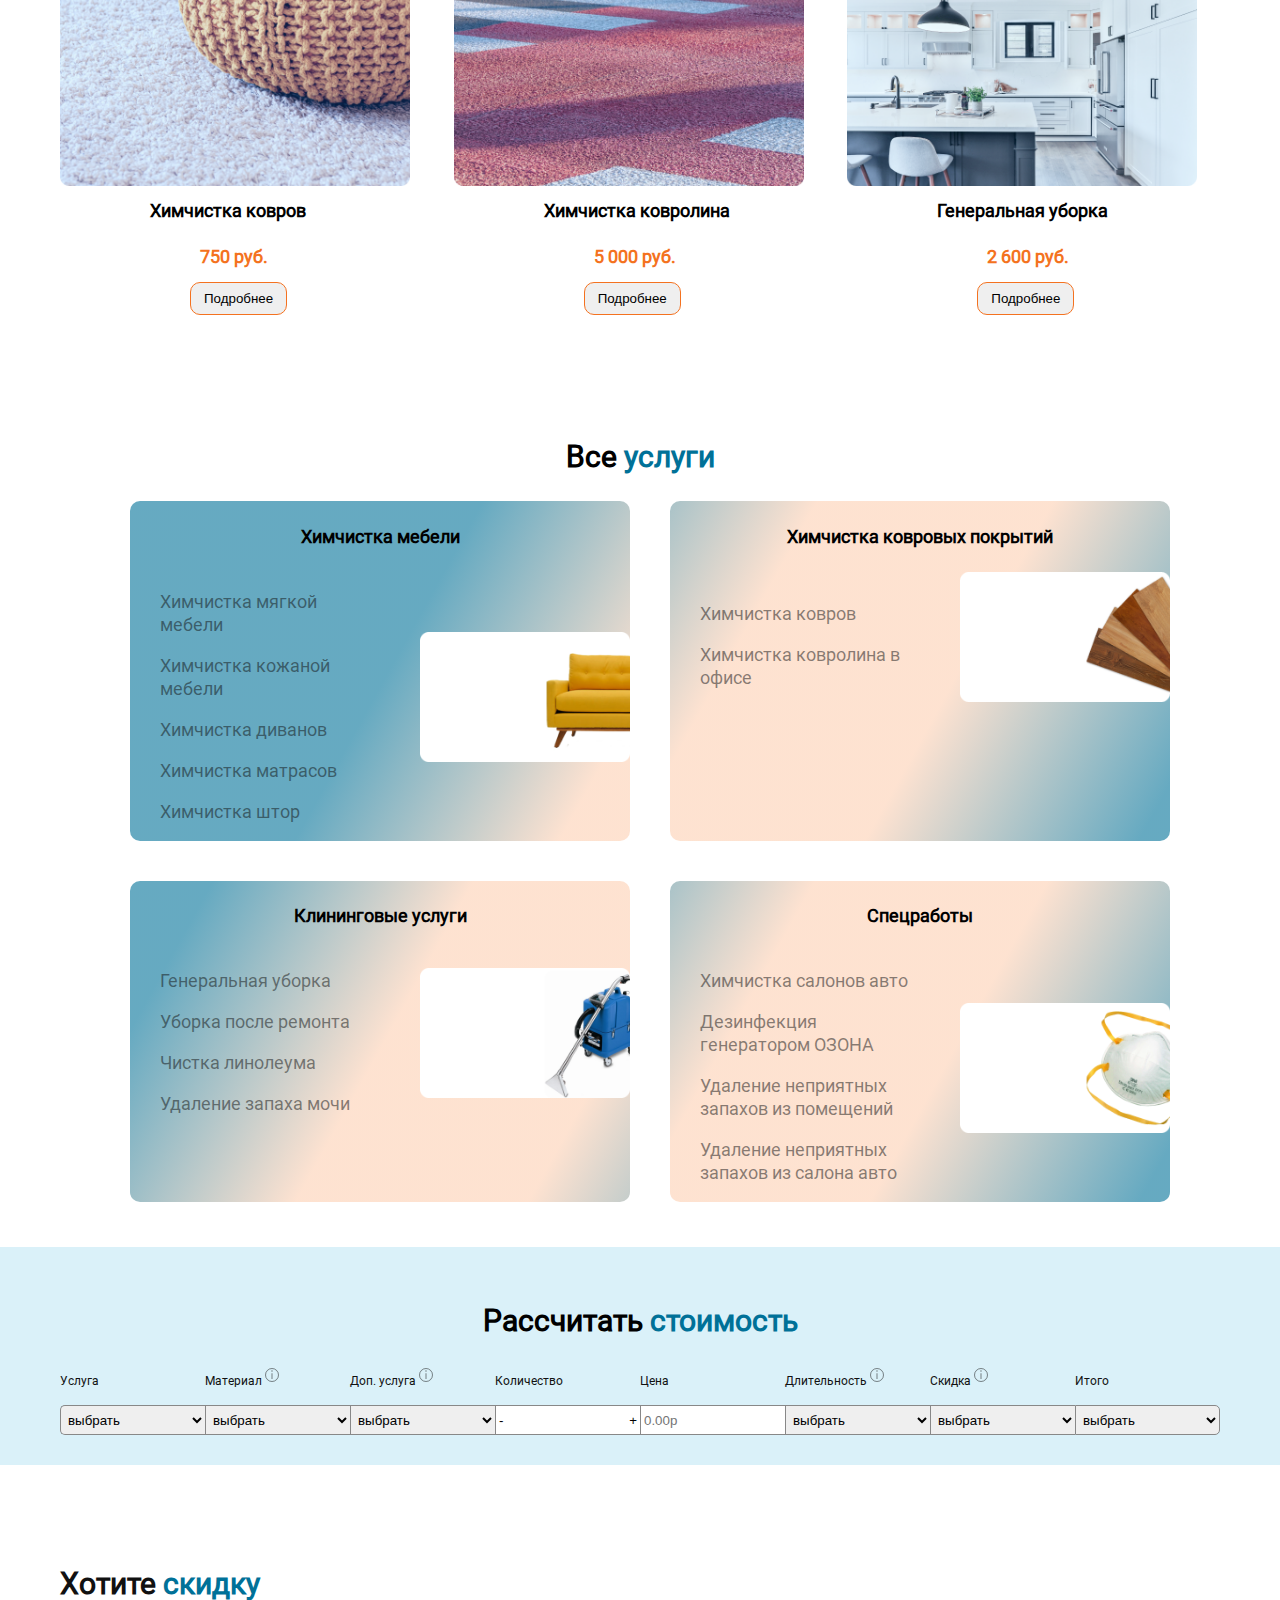
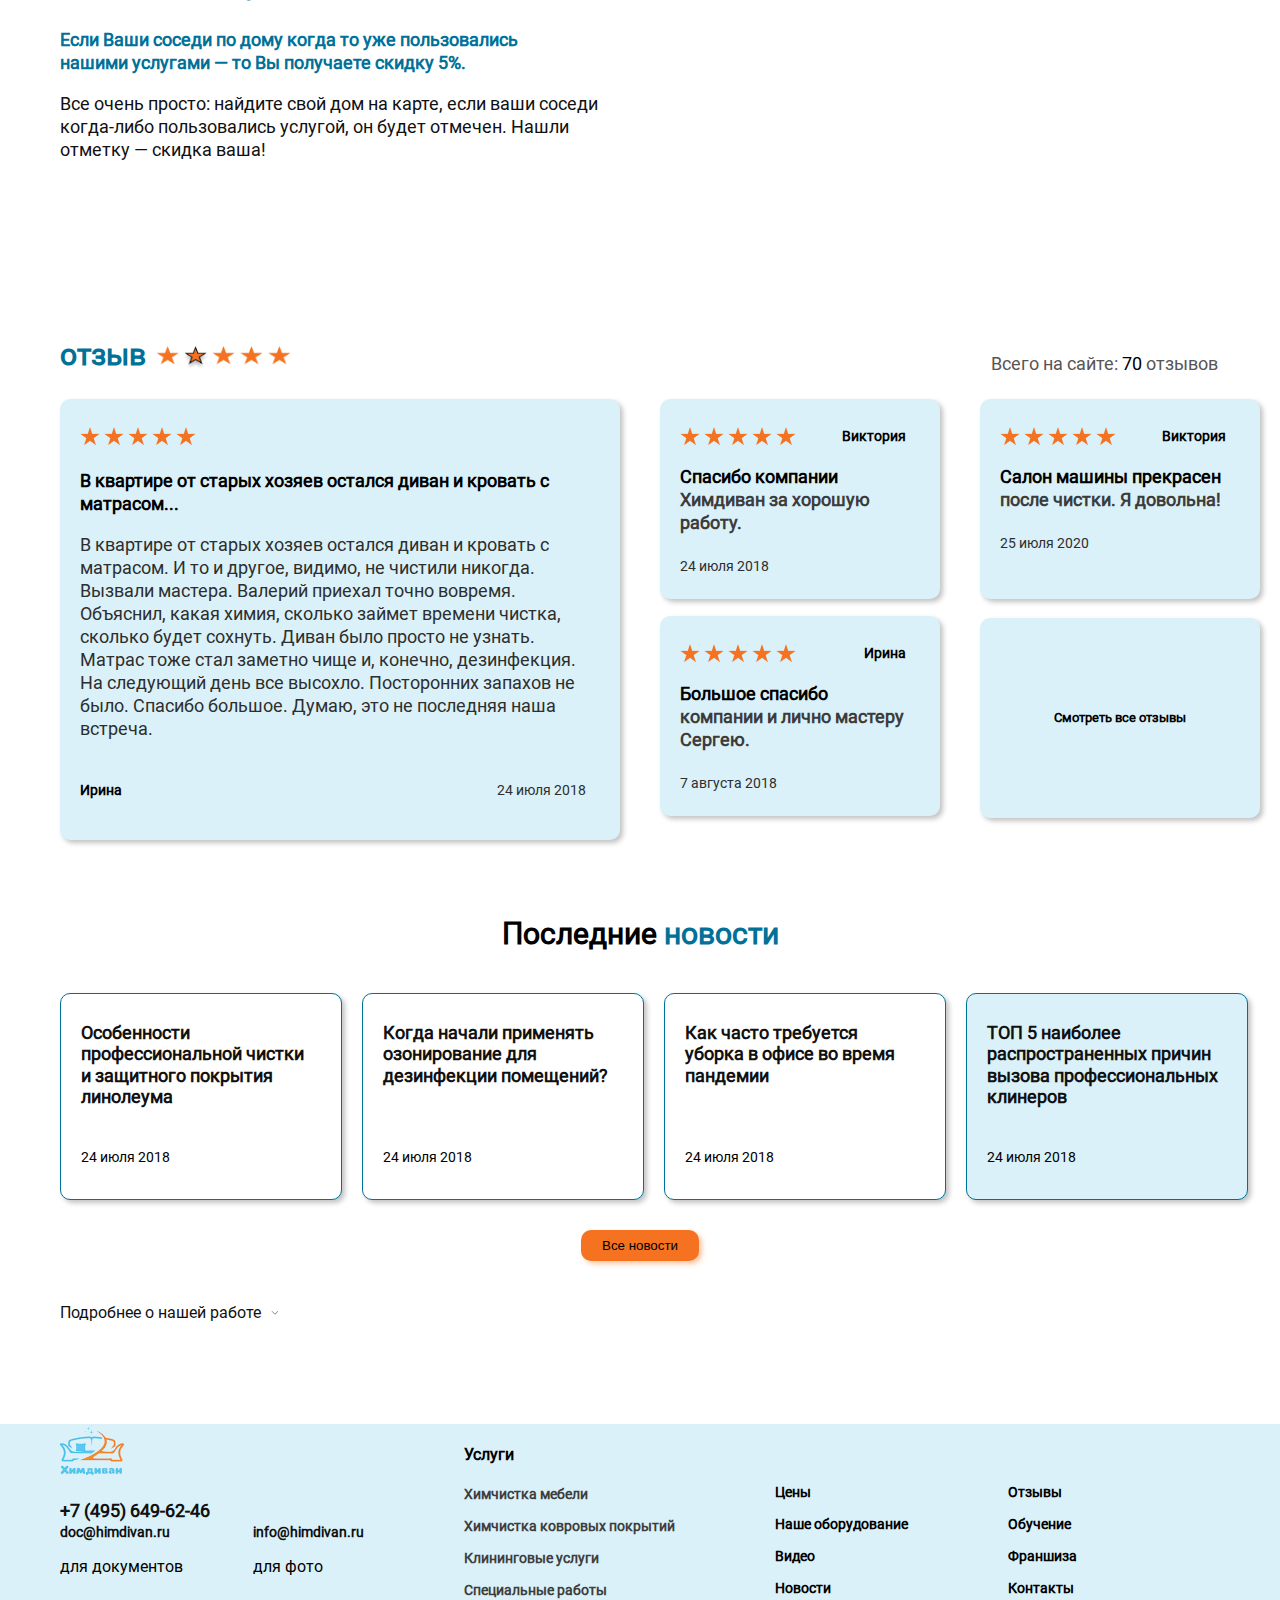
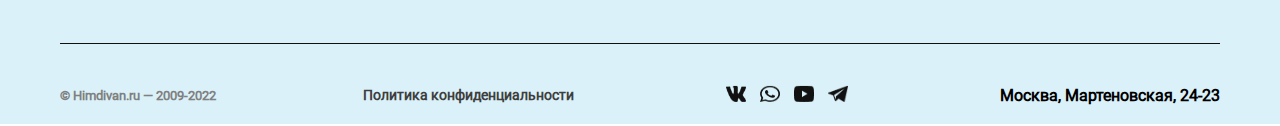
==== commit f3a596ed: "go adapt" ====
--- a/index.html
+++ b/index.html
@@ -611,30 +611,73 @@
                      <div class="container-footer">
 
                       <footer class="footer">
-                        <div class="text-grid">
-                           <div class="logo-him">
-                            <img src="./img/logo-exams.png" alt="">
-
-                              </div>                           <a class="number-black" href="">+7 (495) 649-62-46</a>
-                          <div class="email">
-                            <div class="mail-1">
-                              <a href="" class="mail">doc@himdivan.ru</a>
-                              <p class="sub-mail">для документов</p>
+                        <div class="card-flex">
+                          <div class="text-grid">
+                             <div class="logo-him">
+                              <img src="./img/logo-exams.png" alt="">
+  
+                                </div>                           <a class="number-black" href="">+7 (495) 649-62-46</a>
+                            <div class="email">
+                              <div class="mail-1">
+                                <a href="" class="mail">doc@himdivan.ru</a>
+                                <p class="sub-mail">для документов</p>
+                              </div>
+                            
+                            <div class="email">
+                              <div class="mail-2">
+                                <a href="" class="mail">info@himdivan.ru</a>
+                                <p class="sub-mail">для фото</p>
+                              </div>
                             </div>
-                          
-                          <div class="email">
-                            <div class="mail-2">
-                              <a href="" class="mail">info@himdivan.ru</a>
-                              <p class="sub-mail">для фото</p>
-                            </div>
+                          </div>
+  
+                          </div>
+                          <div class="text-flex">
+                            <h4 class="usluga"> <span class="dark"> Услуги </span> </h4>
+                            <p class="parag">Химчистка мебели</p>
+                            <p class="parag">Химчистка ковровых покрытий </p>
+                            <p class="parag">Клининговые услуги </p>
+                            <p class="parag"> Специальные работы</p>
+  
+                          </div>
+                          <div class="text-flex top">
+                            <p class="parag-black"> Цены</p>
+                            <p class="parag-black"> Наше оборудование</p>
+                            <p class="parag-black"> Видео</p>
+                            <p class="parag-black"> Новости</p>
+  
+  
+                          </div>
+                          <div class="text-flex top">
+                            <p class="parag-black"> Отзывы</p>
+                            <p class="parag-black"> Обучение</p>
+                            <p class="parag-black"> Франшиза</p>
+                            <p class="parag-black"> Контакты</p>
+                          </div>
+
+                        </div> 
+
+
+
+                        <div class="last">
+                         <div>
+                            <h5 class="gray-h5">© Himdivan.ru — 2009-2022</h5>
+
+                              </div>        
+                                                 <div>     
+                             <p class="parag"> Политика конфиденциальности</p>
+                          </div>
+                          <div class="icon">
+                            <img class="img-icon-2" src="./img/vcontact.png" alt="">
+                            <img class="img-icon-2" src="./img/whatsapp.png" alt="">
+                            <img class="img-icon-2" src="./img/youtube.png" alt="">
+                            <img class="img-icon-2" src="./img/tg.png" alt="">
+
+                          </div>
+                          <div>
+                            <h4>Москва, Мартеновская, 24-23</h4>
                           </div>
                         </div>
-
-                        </div>
-                        <div class="text-grid"></div>
-                        <div class="text-grid"></div>
-                        <div class="text-grid"></div>
-
                       </footer>
                      </div>
                     <!-- футер конец -->
--- a/css/style.css
+++ b/css/style.css
@@ -627,8 +627,33 @@
   color: #111111;
 }
 
-.email {
-  margin-top: 20px;
+.card-flex {
+  display: flex;
+  gap: 100px;
+  padding-bottom: 30px;
+  border-bottom: 1px solid #111111;
+}
+
+.parag {
+  font-weight: 600;
+  font-size: 14px;
+  line-height: 18px;
+  color: #3f3e3e;
+}
+
+.dark {
+  color: #000000;
+}
+
+.top {
+  margin-top: 45px;
+}
+
+.parag-black {
+  color: #000000;
+  font-weight: 600;
+  font-size: 14px;
+  line-height: 18px;
 }
 
 .mail {
@@ -643,4 +668,21 @@
   padding-bottom: 20px;
 }
 
+.last {
+  display: flex;
+  justify-content: space-between;
+  align-items: center;
+  margin-top: 20px;
+}
+
+.gray-h5 {
+  color: gray;
+}
+
+.img-icon-2 {
+  width: 20px;
+  height: 17px;
+  margin: 0 5px;
+}
+
 /*# sourceMappingURL=style.css.map */
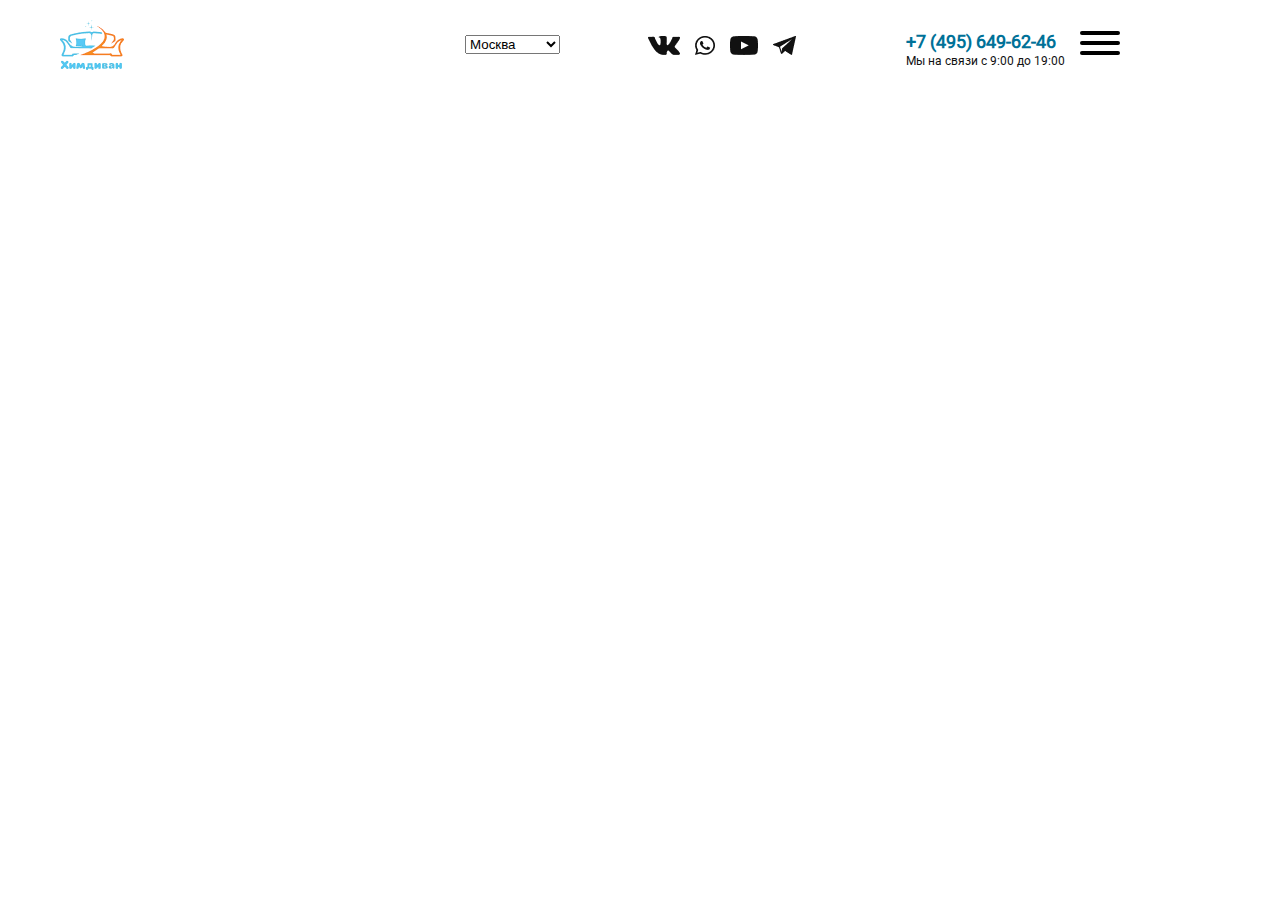
==== commit df849f8d: "start adaptive" ====
--- a/index.html
+++ b/index.html
@@ -4,60 +4,68 @@
     <meta charset="UTF-8" />
     <meta http-equiv="X-UA-Compatible" content="IE=edge" />
     <meta name="viewport" content="width=device-width, initial-scale=1.0" />
+    <link rel="stylesheet" href="/css/hamburgers.css" />
     <link rel="stylesheet" href="./css/style.css" />
     <title>Химдиван</title>
   </head>
   <body>
     <!-- nav start -->
     <div class="container">
-      <div class="link">
-        <div class="logo">
-          <img src="./img/logo-exams.png" alt="" />
-          <select name="city" class="form-input">
-            <option value="Москва">Москва</option>
-            <option value="Кыргызстан">Кыргызстан</option>
-            <option value="Казахстан">Казахстан</option>
-            <option value="Узбекистан">Узбекистан</option>
-          </select>
-        </div>
+      <div class="adaptive-1">
+        <div class="link">
+          <div class="logo">
+            <img src="./img/logo-exams.png" alt="" />
+            <select name="city" class="form-input">
+              <option value="Москва">Москва</option>
+              <option value="Кыргызстан">Кыргызстан</option>
+              <option value="Казахстан">Казахстан</option>
+              <option value="Узбекистан">Узбекистан</option>
+            </select>
+          </div>
 
-        <div>
-          <div class="img-icon">
-            <img src="./img/vc.png" alt="" />
-            <img src="./img/whatsapp.png" alt="" />
-            <img src="./img/youtube.png" alt="" />
-            <img src="./img/tg.png" alt="" />
+          <div>
+            <div class="img-icon">
+              <img src="./img/vc.png" alt="" />
+              <img src="./img/whatsapp.png" alt="" />
+              <img src="./img/youtube.png" alt="" />
+              <img src="./img/tg.png" alt="" />
+            </div>
+          </div>
+          <div class="number">
+            <a class="numb" href="">+7 (495) 649-62-46</a>
+            <h5 class="h5">Мы на связи с 9:00 до 19:00</h5>
           </div>
         </div>
-        <div class="number">
-          <a class="numb" href="">+7 (495) 649-62-46</a>
-          <h5 class="h5">Мы на связи с 9:00 до 19:00</h5>
-        </div>
+        <nav class="nav">
+          <select name="city" class="form-input">
+            <option value="Услуги">Услуги</option>
+            <option value="Услуги">Услуги</option>
+            <option value="Услуги">Услуги</option>
+            <option value="Услуги">Услуги</option>
+          </select>
+          <a href="" class="nav__link">Цены</a>
+          <a href="" class="nav__link strong"
+            ><strong>Наше оборудование</strong>
+          </a>
+          <a href="" class="nav__link">Видео</a>
+          <a href="" class="nav__link">Moscow</a>
+          <a href="" class="nav__link">Отзывы</a>
+          <a href="" class="nav__link">Обучение</a>
+          <a href="" class="nav__link">Франшиза</a>
+          <a href="" class="nav__link">Контакты</a>
+        </nav>
+        <button class="hamburger hamburger--collapse" type="button">
+          <span class="hamburger-box">
+            <span class="hamburger-inner"></span>
+          </span>
+        </button>
       </div>
-      <nav class="nav">
-        <select name="city" class="form-input">
-          <option value="Услуги">Услуги</option>
-          <option value="Услуги">Услуги</option>
-          <option value="Услуги">Услуги</option>
-          <option value="Услуги">Услуги</option>
-        </select>
-        <a href="" class="nav__link">Цены</a>
-        <a href="" class="nav__link strong"
-          ><strong>Наше оборудование</strong>
-        </a>
-        <a href="" class="nav__link">Видео</a>
-        <a href="" class="nav__link">Moscow</a>
-        <a href="" class="nav__link">Отзывы</a>
-        <a href="" class="nav__link">Обучение</a>
-        <a href="" class="nav__link">Франшиза</a>
-        <a href="" class="nav__link">Контакты</a>
-      </nav>
     </div>
 
     <!-- nav end -->
 
     <!-- главая страница начало -->
-    <div class="container-2">
+    <!-- <div class="container-2">
       <div class="container">
         <div class="card">
           <div class="content">
@@ -80,607 +88,19 @@
           </div>
         </div>
       </div>
-    </div>
+    </div> -->
 
-    <!-- главая страница конец -->
-    <!-- 4 карты с элипс начало -->
-
-    <div class="container">
-      <h2 class="h2">Наши <span class="span">преимущества</span></h2>
-      <div class="card-four">
-        <div class="card-items">
-          <img class="elipse" src="./img/elipse-1.png" alt="" />
-          <h4 class="h4">Лучшая химия</h4>
-          <p class="desc">
-            Цены у нас чуть выше, чем в среднем по рынку, поэтому можем себе
-            позволить покупать лучшие средства 👍
-          </p>
-        </div>
-        <div class="card-items">
-          <img class="elipse" src="./img/elips-2.png" alt="" />
-          <h4 class="h4">Работаем с 2008 года</h4>
-          <p class="desc">Каждый год мы лучше и лучше 👌</p>
-        </div>
-        <div class="card-items">
-          <img class="elipse" src="./img/elips-3.png" alt="" />
-          <h4 class="h4">Доступные цены</h4>
-          <p class="desc">
-            При этом у нас большой поток заказов, и именно поэтому, мы можем
-            удерживать цены на минимальном уровне 💪
-          </p>
-        </div>
-        <div class="card-items">
-          <img class="elipse" src="./img/elips-4.png" alt="" />
-          <h4 class="h4">Лучшая техника</h4>
-          <p class="desc">
-            Наши мастера уже привыкли к мощной технике и морально не смогут
-            работать слабыми моделями 😎
-          </p>
-        </div>
-      </div>
-      <!-- 4 карты с элипс конец -->
-
-      <!-- 6 карт начало -->
-      <div class="six-box">
-        <h2 class="title">Популярные <span class="span"> услуги</span></h2>
-      </div>
-      <div class="card-img">
-        <div class="img-items">
-          <img class="img-six" src="./img/six-1.png" alt="" />
-          <h4 class="subtitle">Химчистка мягкой мебели</h4>
-          <span class="number-orange">2 100 руб.</span>
-          <div>
-            <button class="btn-gray">Подробнее</button>
-          </div>
-        </div>
-        <div class="img-items">
-          <img class="img-six" src="./img/six-2.png" alt="" />
-          <h4 class="subtitle">Химчистка матрасов</h4>
-          <span class="number-orange">500 руб.</span>
-          <div>
-            <button class="btn-gray">Подробнее</button>
-          </div>
-        </div>
-        <div class="img-items">
-          <img class="img-six" src="./img/six-3.png" alt="" />
-          <h4 class="subtitle">Химчистка штор</h4>
-          <span class="number-orange">50 руб.</span>
-          <div>
-            <button class="btn-gray">Подробнее</button>
-          </div>
-        </div>
-        <div class="img-items">
-          <img class="img-six" src="./img/six-4.png" alt="" />
-          <h4 class="subtitle">Химчистка ковров</h4>
-          <span class="number-orange">750 руб.</span>
-          <div>
-            <button class="btn-gray">Подробнее</button>
-          </div>
-        </div>
-        <div class="img-items">
-          <img class="img-six" src="./img/six-5.png" alt="" />
-          <h4 class="subtitle">Химчистка ковролина</h4>
-          <span class="number-orange">5 000 руб.</span>
-          <div>
-            <button class="btn-gray">Подробнее</button>
-          </div>
-        </div>
-        <div class="img-items">
-          <img class="img-six" src="./img/six-6orig.png" alt="" />
-          <h4 class="subtitle">Генеральная уборка</h4>
-          <span class="number-orange">2 600 руб.</span>
-          <div>
-            <button class="btn-gray">Подробнее</button>
-          </div>
-        </div>
-      </div>
-
-      <!-- 6 карт конец -->
-      <!-- 4 карт начало -->
-
-      <div class="four-card">
-        <h2 class="title">Все <span class="span"> услуги</span></h2>
-        <div class="post-1">
-          <div class="four-items">
-            <h4 class="title-h4">Химчистка мебели</h4>
-            <div class="post">
-              <div class="text-box">
-                <p class="text-in-four">Химчистка мягкой мебели</p>
-                <p class="text-in-four">Химчистка кожаной мебели</p>
-                <p class="text-in-four">Химчистка диванов</p>
-                <p class="text-in-four">Химчистка матрасов</p>
-                <p class="text-in-four">Химчистка штор</p>
-              </div>
-              <div class="img-in-box">
-                <img class="picture" src="./img/in-box-1.png" alt="" />
-              </div>
-            </div>
-          </div>
-          <div class="four-items bg">
-            <h4 class="title-h4">Химчистка ковровых покрытий</h4>
-            <div class="post">
-              <div class="text-box">
-                <p class="text-in-four">Химчистка ковров</p>
-                <p class="text-in-four">Химчистка ковролина в офисе</p>
-              </div>
-              <div class="img-in-box">
-                <img class="picture" src="./img/in-box-2.png" alt="" />
-              </div>
-            </div>
-          </div>
-        </div>
-
-        <div class="post-2">
-          <div class="four-items bg-3">
-            <h4 class="title-h4">Клининговые услуги</h4>
-            <div class="post">
-              <div class="text-box">
-                <p class="text-in-four">Генеральная уборка</p>
-                <p class="text-in-four">Уборка после ремонта</p>
-                <p class="text-in-four">Чистка линолеума</p>
-                <p class="text-in-four">Удаление запаха мочи</p>
-              </div>
-              <div class="img-in-box">
-                <img class="picture" src="./img/in-box-3.png" alt="" />
-              </div>
-            </div>
-          </div>
-          <div class="four-items bg">
-            <h4 class="title-h4">Спецработы</h4>
-            <div class="post">
-              <div class="text-box">
-                <p class="text-in-four">Химчистка салонов авто</p>
-                <p class="text-in-four">Дезинфекция генератором ОЗОНА</p>
-
-                <p class="text-in-four">
-                  Удаление неприятных запахов из помещений
-                </p>
-                <p class="text-in-four">
-                  Удаление неприятных запахов из салона авто
-                </p>
-              </div>
-              <div class="img-in-box">
-                <img class="picture" src="./img/in-box-4.png" alt="" />
-              </div>
-            </div>
-          </div>
-        </div>
-      </div>
-    </div>
-    <!-- 4 карт конец -->
-    <!-- таблица начало -->
-    <div class="col-8">
-      <h2 class="title">Рассчитать <span class="span"> стоимость</span></h2>
-
-      <div class="flex-col container">
-        <div class="col">
-          <h4 class="h4-title">Услуга</h4>
-          <select name="" id="" class="field">
-            <option value="1">выбрать</option>
-            <option value="1">выбрать</option>
-            <option value="1">выбрать</option>
-          </select>
-        </div>
-        <div class="col">
-          <h4 class="h4-title">Материал
-            <svg width="14" height="20" viewBox="0 0 14 20" fill="none" xmlns="http://www.w3.org/2000/svg">
-              <circle cx="7" cy="10" r="7" fill="#DAF1F9"/>
-              <circle cx="7" cy="10" r="6.5" stroke="#111111" stroke-opacity="0.5"/>
-              <path d="M6.49595 8.19H7.50395V14H6.49595V8.19ZM6.49595 6.496C6.35595 6.356 6.28595 6.188 6.28595 5.992C6.28595 5.796 6.35595 5.628 6.49595 5.488C6.63595 5.348 6.80395 5.278 6.99995 5.278C7.19595 5.278 7.36395 5.348 7.50395 5.488C7.64395 5.628 7.71395 5.796 7.71395 5.992C7.71395 6.188 7.64395 6.356 7.50395 6.496C7.36395 6.636 7.19595 6.706 6.99995 6.706C6.80395 6.706 6.63595 6.636 6.49595 6.496Z" fill="#111111" fill-opacity="0.5"/>
-              </svg>
-              
-          </h4>
-          <select name="" id="" class="field">
-            <option value="1">выбрать</option>
-            <option value="1">выбрать</option>
-            <option value="1">выбрать</option>
-          </select>
-        </div>
-        <div class="col">
-          <h4 class="h4-title">Доп. услуга
-            <svg width="14" height="20" viewBox="0 0 14 20" fill="none" xmlns="http://www.w3.org/2000/svg">
-              <circle cx="7" cy="10" r="7" fill="#DAF1F9"/>
-              <circle cx="7" cy="10" r="6.5" stroke="#111111" stroke-opacity="0.5"/>
-              <path d="M6.49595 8.19H7.50395V14H6.49595V8.19ZM6.49595 6.496C6.35595 6.356 6.28595 6.188 6.28595 5.992C6.28595 5.796 6.35595 5.628 6.49595 5.488C6.63595 5.348 6.80395 5.278 6.99995 5.278C7.19595 5.278 7.36395 5.348 7.50395 5.488C7.64395 5.628 7.71395 5.796 7.71395 5.992C7.71395 6.188 7.64395 6.356 7.50395 6.496C7.36395 6.636 7.19595 6.706 6.99995 6.706C6.80395 6.706 6.63595 6.636 6.49595 6.496Z" fill="#111111" fill-opacity="0.5"/>
-              </svg>
-              
-          </h4>
-          <select name="" id="" class="field">
-            <option value="1">выбрать</option>
-            <option value="1">выбрать</option>
-            <option value="1">выбрать</option>
-          </select>
-        </div>
-        <div class="col count-col">
-          <h4 class="h4-title">Количество</h4>
-          <div class="count">
-            <button class="count-btn">-</button>
-            <input type="number" class="count-field" max="1000" />
-            <button class="count-btn">+</button>
-          </div>
-        </div>
-        <div class="col">
-          <h4 class="h4-title">Цена</h4>
-          <input type="text" class="field" placeholder="0.00р" />
-        </div>
-        <div class="col">
-          <h4 class="h4-title">Длительность
-            <svg width="14" height="20" viewBox="0 0 14 20" fill="none" xmlns="http://www.w3.org/2000/svg">
-              <circle cx="7" cy="10" r="7" fill="#DAF1F9"/>
-              <circle cx="7" cy="10" r="6.5" stroke="#111111" stroke-opacity="0.5"/>
-              <path d="M6.49595 8.19H7.50395V14H6.49595V8.19ZM6.49595 6.496C6.35595 6.356 6.28595 6.188 6.28595 5.992C6.28595 5.796 6.35595 5.628 6.49595 5.488C6.63595 5.348 6.80395 5.278 6.99995 5.278C7.19595 5.278 7.36395 5.348 7.50395 5.488C7.64395 5.628 7.71395 5.796 7.71395 5.992C7.71395 6.188 7.64395 6.356 7.50395 6.496C7.36395 6.636 7.19595 6.706 6.99995 6.706C6.80395 6.706 6.63595 6.636 6.49595 6.496Z" fill="#111111" fill-opacity="0.5"/>
-              </svg>
-              
-          </h4>
-          <select name="" id="" class="field ">
-            <option value="1">выбрать</option>
-            <option value="1">выбрать</option>
-            <option value="1">выбрать</option>
-          </select>
-        </div>
-        <div class="col">
-          <h4 class="h4-title">Скидка
-            <svg width="14" height="20" viewBox="0 0 14 20" fill="none" xmlns="http://www.w3.org/2000/svg">
-<circle cx="7" cy="10" r="7" fill="#DAF1F9"/>
-<circle cx="7" cy="10" r="6.5" stroke="#111111" stroke-opacity="0.5"/>
-<path d="M6.49595 8.19H7.50395V14H6.49595V8.19ZM6.49595 6.496C6.35595 6.356 6.28595 6.188 6.28595 5.992C6.28595 5.796 6.35595 5.628 6.49595 5.488C6.63595 5.348 6.80395 5.278 6.99995 5.278C7.19595 5.278 7.36395 5.348 7.50395 5.488C7.64395 5.628 7.71395 5.796 7.71395 5.992C7.71395 6.188 7.64395 6.356 7.50395 6.496C7.36395 6.636 7.19595 6.706 6.99995 6.706C6.80395 6.706 6.63595 6.636 6.49595 6.496Z" fill="#111111" fill-opacity="0.5"/>
-</svg>
-  
-          </h4>
-          <select name="" id="" class="field">
-            <option value="1">выбрать</option>
-            <option value="1">выбрать</option>
-            <option value="1">выбрать</option>
-          </select>
-        </div>
-        <div class="col">
-          <h4 class="h4-title">Итого</h4>
-          <select name="" id="" class="field">
-            <option value="1">выбрать</option>
-            <option value="1">выбрать</option>
-            <option value="1">выбрать</option>
-          </select>
-        </div>
-        <!-- <div class="col">
-          <h4 class="h4-title">
-            Материал
-            <svg
-              width="14"
-              height="20"
-              viewBox="0 0 14 20"
-              fill="none"
-              xmlns="http://www.w3.org/2000/svg"
-            >
-              <circle cx="7" cy="10" r="7" fill="#DAF1F9" />
-              <circle
-                cx="7"
-                cy="10"
-                r="6.5"
-                stroke="#111111"
-                stroke-opacity="0.5"
-              />
-              <path
-                d="M6.49595 8.19H7.50395V14H6.49595V8.19ZM6.49595 6.496C6.35595 6.356 6.28595 6.188 6.28595 5.992C6.28595 5.796 6.35595 5.628 6.49595 5.488C6.63595 5.348 6.80395 5.278 6.99995 5.278C7.19595 5.278 7.36395 5.348 7.50395 5.488C7.64395 5.628 7.71395 5.796 7.71395 5.992C7.71395 6.188 7.64395 6.356 7.50395 6.496C7.36395 6.636 7.19595 6.706 6.99995 6.706C6.80395 6.706 6.63595 6.636 6.49595 6.496Z"
-                fill="#111111"
-                fill-opacity="0.5"
-              />
-            </svg>
-          </h4>
-          <select name="" id="">
-            <option value="1">выбрать</option>
-          </select>
-        </div>
-        <div class="col">
-          <h4 class="h4-title">
-            Доп. услуга
-            <svg
-              width="14"
-              height="20"
-              viewBox="0 0 14 20"
-              fill="none"
-              xmlns="http://www.w3.org/2000/svg"
-            >
-              <circle cx="7" cy="10" r="7" fill="#DAF1F9" />
-              <circle
-                cx="7"
-                cy="10"
-                r="6.5"
-                stroke="#111111"
-                stroke-opacity="0.5"
-              />
-              <path
-                d="M6.49595 8.19H7.50395V14H6.49595V8.19ZM6.49595 6.496C6.35595 6.356 6.28595 6.188 6.28595 5.992C6.28595 5.796 6.35595 5.628 6.49595 5.488C6.63595 5.348 6.80395 5.278 6.99995 5.278C7.19595 5.278 7.36395 5.348 7.50395 5.488C7.64395 5.628 7.71395 5.796 7.71395 5.992C7.71395 6.188 7.64395 6.356 7.50395 6.496C7.36395 6.636 7.19595 6.706 6.99995 6.706C6.80395 6.706 6.63595 6.636 6.49595 6.496Z"
-                fill="#111111"
-                fill-opacity="0.5"
-              />
-            </svg>
-          </h4>
-          <select name="" id="">
-            <option value="1">выбрать</option>
-          </select>
-        </div>
-        <div class="col">
-          <h4 class="h4-title">Количество</h4>
-          <input type="" />
-        </div>
-        <div class="col">
-          <h4 class="h4-title">Цена</h4>
-        </div>
-        <div class="col">
-          <h4 class="h4-title">
-            Длительность
-            <svg
-              width="14"
-              height="20"
-              viewBox="0 0 14 20"
-              fill="none"
-              xmlns="http://www.w3.org/2000/svg"
-            >
-              <circle cx="7" cy="10" r="7" fill="#DAF1F9" />
-              <circle
-                cx="7"
-                cy="10"
-                r="6.5"
-                stroke="#111111"
-                stroke-opacity="0.5"
-              />
-              <path
-                d="M6.49595 8.19H7.50395V14H6.49595V8.19ZM6.49595 6.496C6.35595 6.356 6.28595 6.188 6.28595 5.992C6.28595 5.796 6.35595 5.628 6.49595 5.488C6.63595 5.348 6.80395 5.278 6.99995 5.278C7.19595 5.278 7.36395 5.348 7.50395 5.488C7.64395 5.628 7.71395 5.796 7.71395 5.992C7.71395 6.188 7.64395 6.356 7.50395 6.496C7.36395 6.636 7.19595 6.706 6.99995 6.706C6.80395 6.706 6.63595 6.636 6.49595 6.496Z"
-                fill="#111111"
-                fill-opacity="0.5"
-              />
-            </svg>
-          </h4>
-        </div>
-        <div class="col">
-          <h4 class="h4-title">
-            Скидка
-            <svg
-              width="14"
-              height="20"
-              viewBox="0 0 14 20"
-              fill="none"
-              xmlns="http://www.w3.org/2000/svg"
-            >
-              <circle cx="7" cy="10" r="7" fill="#DAF1F9" />
-              <circle
-                cx="7"
-                cy="10"
-                r="6.5"
-                stroke="#111111"
-                stroke-opacity="0.5"
-              />
-              <path
-                d="M6.49595 8.19H7.50395V14H6.49595V8.19ZM6.49595 6.496C6.35595 6.356 6.28595 6.188 6.28595 5.992C6.28595 5.796 6.35595 5.628 6.49595 5.488C6.63595 5.348 6.80395 5.278 6.99995 5.278C7.19595 5.278 7.36395 5.348 7.50395 5.488C7.64395 5.628 7.71395 5.796 7.71395 5.992C7.71395 6.188 7.64395 6.356 7.50395 6.496C7.36395 6.636 7.19595 6.706 6.99995 6.706C6.80395 6.706 6.63595 6.636 6.49595 6.496Z"
-                fill="#111111"
-                fill-opacity="0.5"
-              />
-            </svg>
-          </h4>
-          <select name="" id="">
-            <option value=""></option>
-          </select>
-        </div>
-        <div class="col">
-          <h4 class="h4-title">Итого</h4>
-        </div> -->
-      </div>
-    </div>
-    <!-- таблица конец -->
-
-    <!-- хотите скидку начало -->
-    <div class="container">
-      <h2 class="m0-title"> <span class="span-black">Хотите<span> <span class="span"> скидку</span></h2>
-      <p class="desc-blue">
-        Если Ваши соседи по дому когда то уже пользовались нашими услугами — то
-        Вы получаете скидку 5%.
-      </p>
-      <p class="desc-norm">
-        Все очень просто: найдите свой дом на карте, если ваши соседи когда-либо
-        пользовались услугой, он будет отмечен. Нашли отметку — скидка ваша!
-      </p>
-    </div>
-    <!--  хотите скидку конец -->
-
-
-        <!--  карусель конец -->
-
-        <!-- <div class="container">
-          <h2 class="title">Фото <span class="span"> работ</span></h2>
-            <div class="img-foto-robot">
-              <img src="./img/foto-robot-1.png" alt="">
-              <img src="./img/foto-robot-2.png" alt="">
-              <img src="./img/foto-robot-3.png" alt="">
-              <img src="./img/foto-robot-1.png" alt="">
-              <img src="./img/foto-robot-1.png" alt="">
-
-            </div>
-        </div> -->
-                <!--  отзыв начало -->
-
-        <div class="container comment">
-         <div class="comments-star">
-            <h2 class="m0-title"> <span class="span"> отзыв</span></h2>
-            <img class="star" src="./img/star.png" alt="">
-            <h4 class="h4-h4">Всего на сайте: <span class="black">70</span>  отзывов</h4>
-         </div>
-
-         <div class="post-block">
-          <div class="card-block-big">
-            <div class="content-block">
-              <img src="./img/star-not.png" alt="">
-              <h3 class="h3-block">В квартире от старых хозяев остался диван и кровать с матрасом...</h3>
-              <p class="description">В квартире от старых хозяев остался диван и кровать с матрасом. И то и другое, видимо, не чистили никогда. Вызвали мастера. Валерий приехал точно вовремя. Объяснил, какая химия, сколько займет времени чистка, сколько будет сохнуть. Диван было просто не узнать. Матрас тоже стал заметно чище и, конечно, дезинфекция. На следующий день все высохло. Посторонних запахов не было. Спасибо большое. Думаю, это не последняя наша встреча.</p>
-              <div class="name-date">
-                <h5 class="h5-name">Ирина</h5>
-                <h5 class="h5-date">24 июля 2018</h5>
-            </div>
-            </div>
-          </div>
-          <div class="card-block">
-            <div class="content-block">
-              <div class="d-flex">
-                <img class="star-not-black" src="./img/star-not.png" alt="">
-                <h5 class="h5-name m-0">Виктория</h5>
-
-              </div>
-              <h3 class="h3-block">Спасибо компании
-                <br> <span class="norm">Химдиван за хорошую работу.</span> </h3>
-              <h5 class="h5-date">24 июля 2018</h5>
-
-
-            </div>
-            <div class="card-block mt">
-              <div class="content-block">
-                <div class="d-flex">
-                  <img class="star-not-black" src="./img/star-not.png" alt="">
-                  <h5 class="h5-name m-0">Ирина</h5>
-  
-                </div>
-                <h3 class="h3-block">Большое спасибо 
-                  <br> <span class="norm">компании и лично мастеру Сергею.</span> </h3>
-                <h5 class="h5-date">7 августа 2018</h5>
-  
-  
-              </div>
-            </div>
-          </div>
-          <div class="card-block">
-            <div class="content-block">
-              <div class="d-flex">
-                <img class="star-not-black" src="./img/star-not.png" alt="">
-                <h5 class="h5-name m-0">Виктория</h5>
-
-              </div>
-              <h3 class="h3-block">Салон машины прекрасен  
-                <br> <span class="norm">после чистки. Я довольна!</span> </h3>
-              <h5 class="h5-date ">25 июля 2020</h5>
-
-
-            </div>
-            <div class="card-block met">
-             <h5 class="h5-center">Смотреть все отзывы</h5>
-              </div>
-            </div>
-            
-          </div>
-
-         </div>
-
-                <!--  отзыв конец -->
-
-                     <!--  новости начало -->
-                     <div class="container news">
-                      <h2 class="title">Последние  <span class="span"> новости</span></h2>
-                      <div class="cards-four">
-                        <div class="items-card">
-                            <p class="text-box-four">Особенности профессиональной чистки и защитного покрытия линолеума</p>
-                            <h5 class="four-date">24 июля 2018</h5>
-            
-                        </div>
-                        <div class="items-card">
-                            <p class="text-box-four">Когда начали применять озонирование для дезинфекции помещений?</p>
-                            <h5 class="four-date">24 июля 2018</h5>
-                        </div>
-                        <div class="items-card">
-                            <p class="text-box-four">Как часто требуется уборка в офисе во время пандемии</p>
-                            <h5 class="four-date">24 июля 2018</h5>
-                        </div>
-                        <div class="items-card border">
-                            <p class="text-box-four">ТОП 5 наиболее распространенных причин вызова профессиональных клинеров</p>
-                            <h5 class="four-date">24 июля 2018</h5>
-                        </div>
-            
-                      </div>
-                      <div class="btn-news">
-                        <button class="btn-new">Все новости</button>
-                      </div>
-
-
-            <div class="link-d">
-                        <a class="link" href="#">Подробнее о нашей работе 
-                          <svg width="8" height="5" viewBox="0 0 8 5" fill="none" xmlns="http://www.w3.org/2000/svg">
-                            <path d="M7 1.22403L3.98429 4.21986L1 1.22403" stroke="#111111" stroke-opacity="0.5" stroke-miterlimit="10"/>
-                            </svg>
-                        </a>
-
-               </div>                      </div>
-                <!--  новости конец -->
-
-                <!-- футер начало -->
-                     <div class="container-footer">
-
-                      <footer class="footer">
-                        <div class="card-flex">
-                          <div class="text-grid">
-                             <div class="logo-him">
-                              <img src="./img/logo-exams.png" alt="">
-  
-                                </div>                           <a class="number-black" href="">+7 (495) 649-62-46</a>
-                            <div class="email">
-                              <div class="mail-1">
-                                <a href="" class="mail">doc@himdivan.ru</a>
-                                <p class="sub-mail">для документов</p>
-                              </div>
-                            
-                            <div class="email">
-                              <div class="mail-2">
-                                <a href="" class="mail">info@himdivan.ru</a>
-                                <p class="sub-mail">для фото</p>
-                              </div>
-                            </div>
-                          </div>
-  
-                          </div>
-                          <div class="text-flex">
-                            <h4 class="usluga"> <span class="dark"> Услуги </span> </h4>
-                            <p class="parag">Химчистка мебели</p>
-                            <p class="parag">Химчистка ковровых покрытий </p>
-                            <p class="parag">Клининговые услуги </p>
-                            <p class="parag"> Специальные работы</p>
-  
-                          </div>
-                          <div class="text-flex top">
-                            <p class="parag-black"> Цены</p>
-                            <p class="parag-black"> Наше оборудование</p>
-                            <p class="parag-black"> Видео</p>
-                            <p class="parag-black"> Новости</p>
-  
-  
-                          </div>
-                          <div class="text-flex top">
-                            <p class="parag-black"> Отзывы</p>
-                            <p class="parag-black"> Обучение</p>
-                            <p class="parag-black"> Франшиза</p>
-                            <p class="parag-black"> Контакты</p>
-                          </div>
-
-                        </div> 
-
-
-
-                        <div class="last">
-                         <div>
-                            <h5 class="gray-h5">© Himdivan.ru — 2009-2022</h5>
-
-                              </div>        
-                                                 <div>     
-                             <p class="parag"> Политика конфиденциальности</p>
-                          </div>
-                          <div class="icon">
-                            <img class="img-icon-2" src="./img/vcontact.png" alt="">
-                            <img class="img-icon-2" src="./img/whatsapp.png" alt="">
-                            <img class="img-icon-2" src="./img/youtube.png" alt="">
-                            <img class="img-icon-2" src="./img/tg.png" alt="">
-
-                          </div>
-                          <div>
-                            <h4>Москва, Мартеновская, 24-23</h4>
-                          </div>
-                        </div>
-                      </footer>
-                     </div>
-                    <!-- футер конец -->
-
-</body>
+    <script>
+      var hamburger = document.querySelector(".hamburger");
+      var nav = document.querySelector(".nav");
+      // Look for .hamburger
+      // On click
+      hamburger.addEventListener("click", function () {
+        // Toggle class "is-active"
+        hamburger.classList.toggle("is-active");
+        nav.classList.toggle("is-active");
+        // Do something else, like open/close menu
+      });
+    </script>
+  </body>
 </html>
--- a/css/hamburgers.css
+++ b/css/hamburgers.css
@@ -0,0 +1,706 @@
+/*!
+ * Hamburgers
+ * @description Tasty CSS-animated hamburgers
+ * @author Jonathan Suh @jonsuh
+ * @site https://jonsuh.com/hamburgers
+ * @link https://github.com/jonsuh/hamburgers
+ */
+.hamburger {
+  padding: 15px 15px;
+  display: inline-block;
+  cursor: pointer;
+  transition-property: opacity, filter;
+  transition-duration: 0.15s;
+  transition-timing-function: linear;
+  font: inherit;
+  color: inherit;
+  text-transform: none;
+  background-color: transparent;
+  border: 0;
+  margin: 0;
+  overflow: visible; }
+  .hamburger:hover {
+    opacity: 0.7; }
+  .hamburger.is-active:hover {
+    opacity: 0.7; }
+  .hamburger.is-active .hamburger-inner,
+  .hamburger.is-active .hamburger-inner::before,
+  .hamburger.is-active .hamburger-inner::after {
+    background-color: #000; }
+
+.hamburger-box {
+  width: 40px;
+  height: 24px;
+  display: inline-block;
+  position: relative; }
+
+.hamburger-inner {
+  display: block;
+  top: 50%;
+  margin-top: -2px; }
+  .hamburger-inner, .hamburger-inner::before, .hamburger-inner::after {
+    width: 40px;
+    height: 4px;
+    background-color: #000;
+    border-radius: 4px;
+    position: absolute;
+    transition-property: transform;
+    transition-duration: 0.15s;
+    transition-timing-function: ease; }
+  .hamburger-inner::before, .hamburger-inner::after {
+    content: "";
+    display: block; }
+  .hamburger-inner::before {
+    top: -10px; }
+  .hamburger-inner::after {
+    bottom: -10px; }
+
+/*
+   * 3DX
+   */
+.hamburger--3dx .hamburger-box {
+  perspective: 80px; }
+
+.hamburger--3dx .hamburger-inner {
+  transition: transform 0.15s cubic-bezier(0.645, 0.045, 0.355, 1), background-color 0s 0.1s cubic-bezier(0.645, 0.045, 0.355, 1); }
+  .hamburger--3dx .hamburger-inner::before, .hamburger--3dx .hamburger-inner::after {
+    transition: transform 0s 0.1s cubic-bezier(0.645, 0.045, 0.355, 1); }
+
+.hamburger--3dx.is-active .hamburger-inner {
+  background-color: transparent !important;
+  transform: rotateY(180deg); }
+  .hamburger--3dx.is-active .hamburger-inner::before {
+    transform: translate3d(0, 10px, 0) rotate(45deg); }
+  .hamburger--3dx.is-active .hamburger-inner::after {
+    transform: translate3d(0, -10px, 0) rotate(-45deg); }
+
+/*
+   * 3DX Reverse
+   */
+.hamburger--3dx-r .hamburger-box {
+  perspective: 80px; }
+
+.hamburger--3dx-r .hamburger-inner {
+  transition: transform 0.15s cubic-bezier(0.645, 0.045, 0.355, 1), background-color 0s 0.1s cubic-bezier(0.645, 0.045, 0.355, 1); }
+  .hamburger--3dx-r .hamburger-inner::before, .hamburger--3dx-r .hamburger-inner::after {
+    transition: transform 0s 0.1s cubic-bezier(0.645, 0.045, 0.355, 1); }
+
+.hamburger--3dx-r.is-active .hamburger-inner {
+  background-color: transparent !important;
+  transform: rotateY(-180deg); }
+  .hamburger--3dx-r.is-active .hamburger-inner::before {
+    transform: translate3d(0, 10px, 0) rotate(45deg); }
+  .hamburger--3dx-r.is-active .hamburger-inner::after {
+    transform: translate3d(0, -10px, 0) rotate(-45deg); }
+
+/*
+   * 3DY
+   */
+.hamburger--3dy .hamburger-box {
+  perspective: 80px; }
+
+.hamburger--3dy .hamburger-inner {
+  transition: transform 0.15s cubic-bezier(0.645, 0.045, 0.355, 1), background-color 0s 0.1s cubic-bezier(0.645, 0.045, 0.355, 1); }
+  .hamburger--3dy .hamburger-inner::before, .hamburger--3dy .hamburger-inner::after {
+    transition: transform 0s 0.1s cubic-bezier(0.645, 0.045, 0.355, 1); }
+
+.hamburger--3dy.is-active .hamburger-inner {
+  background-color: transparent !important;
+  transform: rotateX(-180deg); }
+  .hamburger--3dy.is-active .hamburger-inner::before {
+    transform: translate3d(0, 10px, 0) rotate(45deg); }
+  .hamburger--3dy.is-active .hamburger-inner::after {
+    transform: translate3d(0, -10px, 0) rotate(-45deg); }
+
+/*
+   * 3DY Reverse
+   */
+.hamburger--3dy-r .hamburger-box {
+  perspective: 80px; }
+
+.hamburger--3dy-r .hamburger-inner {
+  transition: transform 0.15s cubic-bezier(0.645, 0.045, 0.355, 1), background-color 0s 0.1s cubic-bezier(0.645, 0.045, 0.355, 1); }
+  .hamburger--3dy-r .hamburger-inner::before, .hamburger--3dy-r .hamburger-inner::after {
+    transition: transform 0s 0.1s cubic-bezier(0.645, 0.045, 0.355, 1); }
+
+.hamburger--3dy-r.is-active .hamburger-inner {
+  background-color: transparent !important;
+  transform: rotateX(180deg); }
+  .hamburger--3dy-r.is-active .hamburger-inner::before {
+    transform: translate3d(0, 10px, 0) rotate(45deg); }
+  .hamburger--3dy-r.is-active .hamburger-inner::after {
+    transform: translate3d(0, -10px, 0) rotate(-45deg); }
+
+/*
+   * 3DXY
+   */
+.hamburger--3dxy .hamburger-box {
+  perspective: 80px; }
+
+.hamburger--3dxy .hamburger-inner {
+  transition: transform 0.15s cubic-bezier(0.645, 0.045, 0.355, 1), background-color 0s 0.1s cubic-bezier(0.645, 0.045, 0.355, 1); }
+  .hamburger--3dxy .hamburger-inner::before, .hamburger--3dxy .hamburger-inner::after {
+    transition: transform 0s 0.1s cubic-bezier(0.645, 0.045, 0.355, 1); }
+
+.hamburger--3dxy.is-active .hamburger-inner {
+  background-color: transparent !important;
+  transform: rotateX(180deg) rotateY(180deg); }
+  .hamburger--3dxy.is-active .hamburger-inner::before {
+    transform: translate3d(0, 10px, 0) rotate(45deg); }
+  .hamburger--3dxy.is-active .hamburger-inner::after {
+    transform: translate3d(0, -10px, 0) rotate(-45deg); }
+
+/*
+   * 3DXY Reverse
+   */
+.hamburger--3dxy-r .hamburger-box {
+  perspective: 80px; }
+
+.hamburger--3dxy-r .hamburger-inner {
+  transition: transform 0.15s cubic-bezier(0.645, 0.045, 0.355, 1), background-color 0s 0.1s cubic-bezier(0.645, 0.045, 0.355, 1); }
+  .hamburger--3dxy-r .hamburger-inner::before, .hamburger--3dxy-r .hamburger-inner::after {
+    transition: transform 0s 0.1s cubic-bezier(0.645, 0.045, 0.355, 1); }
+
+.hamburger--3dxy-r.is-active .hamburger-inner {
+  background-color: transparent !important;
+  transform: rotateX(180deg) rotateY(180deg) rotateZ(-180deg); }
+  .hamburger--3dxy-r.is-active .hamburger-inner::before {
+    transform: translate3d(0, 10px, 0) rotate(45deg); }
+  .hamburger--3dxy-r.is-active .hamburger-inner::after {
+    transform: translate3d(0, -10px, 0) rotate(-45deg); }
+
+/*
+   * Arrow
+   */
+.hamburger--arrow.is-active .hamburger-inner::before {
+  transform: translate3d(-8px, 0, 0) rotate(-45deg) scale(0.7, 1); }
+
+.hamburger--arrow.is-active .hamburger-inner::after {
+  transform: translate3d(-8px, 0, 0) rotate(45deg) scale(0.7, 1); }
+
+/*
+   * Arrow Right
+   */
+.hamburger--arrow-r.is-active .hamburger-inner::before {
+  transform: translate3d(8px, 0, 0) rotate(45deg) scale(0.7, 1); }
+
+.hamburger--arrow-r.is-active .hamburger-inner::after {
+  transform: translate3d(8px, 0, 0) rotate(-45deg) scale(0.7, 1); }
+
+/*
+   * Arrow Alt
+   */
+.hamburger--arrowalt .hamburger-inner::before {
+  transition: top 0.1s 0.1s ease, transform 0.1s cubic-bezier(0.165, 0.84, 0.44, 1); }
+
+.hamburger--arrowalt .hamburger-inner::after {
+  transition: bottom 0.1s 0.1s ease, transform 0.1s cubic-bezier(0.165, 0.84, 0.44, 1); }
+
+.hamburger--arrowalt.is-active .hamburger-inner::before {
+  top: 0;
+  transform: translate3d(-8px, -10px, 0) rotate(-45deg) scale(0.7, 1);
+  transition: top 0.1s ease, transform 0.1s 0.1s cubic-bezier(0.895, 0.03, 0.685, 0.22); }
+
+.hamburger--arrowalt.is-active .hamburger-inner::after {
+  bottom: 0;
+  transform: translate3d(-8px, 10px, 0) rotate(45deg) scale(0.7, 1);
+  transition: bottom 0.1s ease, transform 0.1s 0.1s cubic-bezier(0.895, 0.03, 0.685, 0.22); }
+
+/*
+   * Arrow Alt Right
+   */
+.hamburger--arrowalt-r .hamburger-inner::before {
+  transition: top 0.1s 0.1s ease, transform 0.1s cubic-bezier(0.165, 0.84, 0.44, 1); }
+
+.hamburger--arrowalt-r .hamburger-inner::after {
+  transition: bottom 0.1s 0.1s ease, transform 0.1s cubic-bezier(0.165, 0.84, 0.44, 1); }
+
+.hamburger--arrowalt-r.is-active .hamburger-inner::before {
+  top: 0;
+  transform: translate3d(8px, -10px, 0) rotate(45deg) scale(0.7, 1);
+  transition: top 0.1s ease, transform 0.1s 0.1s cubic-bezier(0.895, 0.03, 0.685, 0.22); }
+
+.hamburger--arrowalt-r.is-active .hamburger-inner::after {
+  bottom: 0;
+  transform: translate3d(8px, 10px, 0) rotate(-45deg) scale(0.7, 1);
+  transition: bottom 0.1s ease, transform 0.1s 0.1s cubic-bezier(0.895, 0.03, 0.685, 0.22); }
+
+/*
+   * Arrow Turn
+   */
+.hamburger--arrowturn.is-active .hamburger-inner {
+  transform: rotate(-180deg); }
+  .hamburger--arrowturn.is-active .hamburger-inner::before {
+    transform: translate3d(8px, 0, 0) rotate(45deg) scale(0.7, 1); }
+  .hamburger--arrowturn.is-active .hamburger-inner::after {
+    transform: translate3d(8px, 0, 0) rotate(-45deg) scale(0.7, 1); }
+
+/*
+   * Arrow Turn Right
+   */
+.hamburger--arrowturn-r.is-active .hamburger-inner {
+  transform: rotate(-180deg); }
+  .hamburger--arrowturn-r.is-active .hamburger-inner::before {
+    transform: translate3d(-8px, 0, 0) rotate(-45deg) scale(0.7, 1); }
+  .hamburger--arrowturn-r.is-active .hamburger-inner::after {
+    transform: translate3d(-8px, 0, 0) rotate(45deg) scale(0.7, 1); }
+
+/*
+   * Boring
+   */
+.hamburger--boring .hamburger-inner, .hamburger--boring .hamburger-inner::before, .hamburger--boring .hamburger-inner::after {
+  transition-property: none; }
+
+.hamburger--boring.is-active .hamburger-inner {
+  transform: rotate(45deg); }
+  .hamburger--boring.is-active .hamburger-inner::before {
+    top: 0;
+    opacity: 0; }
+  .hamburger--boring.is-active .hamburger-inner::after {
+    bottom: 0;
+    transform: rotate(-90deg); }
+
+/*
+   * Collapse
+   */
+.hamburger--collapse .hamburger-inner {
+  top: auto;
+  bottom: 0;
+  transition-duration: 0.13s;
+  transition-delay: 0.13s;
+  transition-timing-function: cubic-bezier(0.55, 0.055, 0.675, 0.19); }
+  .hamburger--collapse .hamburger-inner::after {
+    top: -20px;
+    transition: top 0.2s 0.2s cubic-bezier(0.33333, 0.66667, 0.66667, 1), opacity 0.1s linear; }
+  .hamburger--collapse .hamburger-inner::before {
+    transition: top 0.12s 0.2s cubic-bezier(0.33333, 0.66667, 0.66667, 1), transform 0.13s cubic-bezier(0.55, 0.055, 0.675, 0.19); }
+
+.hamburger--collapse.is-active .hamburger-inner {
+  transform: translate3d(0, -10px, 0) rotate(-45deg);
+  transition-delay: 0.22s;
+  transition-timing-function: cubic-bezier(0.215, 0.61, 0.355, 1); }
+  .hamburger--collapse.is-active .hamburger-inner::after {
+    top: 0;
+    opacity: 0;
+    transition: top 0.2s cubic-bezier(0.33333, 0, 0.66667, 0.33333), opacity 0.1s 0.22s linear; }
+  .hamburger--collapse.is-active .hamburger-inner::before {
+    top: 0;
+    transform: rotate(-90deg);
+    transition: top 0.1s 0.16s cubic-bezier(0.33333, 0, 0.66667, 0.33333), transform 0.13s 0.25s cubic-bezier(0.215, 0.61, 0.355, 1); }
+
+/*
+   * Collapse Reverse
+   */
+.hamburger--collapse-r .hamburger-inner {
+  top: auto;
+  bottom: 0;
+  transition-duration: 0.13s;
+  transition-delay: 0.13s;
+  transition-timing-function: cubic-bezier(0.55, 0.055, 0.675, 0.19); }
+  .hamburger--collapse-r .hamburger-inner::after {
+    top: -20px;
+    transition: top 0.2s 0.2s cubic-bezier(0.33333, 0.66667, 0.66667, 1), opacity 0.1s linear; }
+  .hamburger--collapse-r .hamburger-inner::before {
+    transition: top 0.12s 0.2s cubic-bezier(0.33333, 0.66667, 0.66667, 1), transform 0.13s cubic-bezier(0.55, 0.055, 0.675, 0.19); }
+
+.hamburger--collapse-r.is-active .hamburger-inner {
+  transform: translate3d(0, -10px, 0) rotate(45deg);
+  transition-delay: 0.22s;
+  transition-timing-function: cubic-bezier(0.215, 0.61, 0.355, 1); }
+  .hamburger--collapse-r.is-active .hamburger-inner::after {
+    top: 0;
+    opacity: 0;
+    transition: top 0.2s cubic-bezier(0.33333, 0, 0.66667, 0.33333), opacity 0.1s 0.22s linear; }
+  .hamburger--collapse-r.is-active .hamburger-inner::before {
+    top: 0;
+    transform: rotate(90deg);
+    transition: top 0.1s 0.16s cubic-bezier(0.33333, 0, 0.66667, 0.33333), transform 0.13s 0.25s cubic-bezier(0.215, 0.61, 0.355, 1); }
+
+/*
+   * Elastic
+   */
+.hamburger--elastic .hamburger-inner {
+  top: 2px;
+  transition-duration: 0.275s;
+  transition-timing-function: cubic-bezier(0.68, -0.55, 0.265, 1.55); }
+  .hamburger--elastic .hamburger-inner::before {
+    top: 10px;
+    transition: opacity 0.125s 0.275s ease; }
+  .hamburger--elastic .hamburger-inner::after {
+    top: 20px;
+    transition: transform 0.275s cubic-bezier(0.68, -0.55, 0.265, 1.55); }
+
+.hamburger--elastic.is-active .hamburger-inner {
+  transform: translate3d(0, 10px, 0) rotate(135deg);
+  transition-delay: 0.075s; }
+  .hamburger--elastic.is-active .hamburger-inner::before {
+    transition-delay: 0s;
+    opacity: 0; }
+  .hamburger--elastic.is-active .hamburger-inner::after {
+    transform: translate3d(0, -20px, 0) rotate(-270deg);
+    transition-delay: 0.075s; }
+
+/*
+   * Elastic Reverse
+   */
+.hamburger--elastic-r .hamburger-inner {
+  top: 2px;
+  transition-duration: 0.275s;
+  transition-timing-function: cubic-bezier(0.68, -0.55, 0.265, 1.55); }
+  .hamburger--elastic-r .hamburger-inner::before {
+    top: 10px;
+    transition: opacity 0.125s 0.275s ease; }
+  .hamburger--elastic-r .hamburger-inner::after {
+    top: 20px;
+    transition: transform 0.275s cubic-bezier(0.68, -0.55, 0.265, 1.55); }
+
+.hamburger--elastic-r.is-active .hamburger-inner {
+  transform: translate3d(0, 10px, 0) rotate(-135deg);
+  transition-delay: 0.075s; }
+  .hamburger--elastic-r.is-active .hamburger-inner::before {
+    transition-delay: 0s;
+    opacity: 0; }
+  .hamburger--elastic-r.is-active .hamburger-inner::after {
+    transform: translate3d(0, -20px, 0) rotate(270deg);
+    transition-delay: 0.075s; }
+
+/*
+   * Emphatic
+   */
+.hamburger--emphatic {
+  overflow: hidden; }
+  .hamburger--emphatic .hamburger-inner {
+    transition: background-color 0.125s 0.175s ease-in; }
+    .hamburger--emphatic .hamburger-inner::before {
+      left: 0;
+      transition: transform 0.125s cubic-bezier(0.6, 0.04, 0.98, 0.335), top 0.05s 0.125s linear, left 0.125s 0.175s ease-in; }
+    .hamburger--emphatic .hamburger-inner::after {
+      top: 10px;
+      right: 0;
+      transition: transform 0.125s cubic-bezier(0.6, 0.04, 0.98, 0.335), top 0.05s 0.125s linear, right 0.125s 0.175s ease-in; }
+  .hamburger--emphatic.is-active .hamburger-inner {
+    transition-delay: 0s;
+    transition-timing-function: ease-out;
+    background-color: transparent !important; }
+    .hamburger--emphatic.is-active .hamburger-inner::before {
+      left: -80px;
+      top: -80px;
+      transform: translate3d(80px, 80px, 0) rotate(45deg);
+      transition: left 0.125s ease-out, top 0.05s 0.125s linear, transform 0.125s 0.175s cubic-bezier(0.075, 0.82, 0.165, 1); }
+    .hamburger--emphatic.is-active .hamburger-inner::after {
+      right: -80px;
+      top: -80px;
+      transform: translate3d(-80px, 80px, 0) rotate(-45deg);
+      transition: right 0.125s ease-out, top 0.05s 0.125s linear, transform 0.125s 0.175s cubic-bezier(0.075, 0.82, 0.165, 1); }
+
+/*
+   * Emphatic Reverse
+   */
+.hamburger--emphatic-r {
+  overflow: hidden; }
+  .hamburger--emphatic-r .hamburger-inner {
+    transition: background-color 0.125s 0.175s ease-in; }
+    .hamburger--emphatic-r .hamburger-inner::before {
+      left: 0;
+      transition: transform 0.125s cubic-bezier(0.6, 0.04, 0.98, 0.335), top 0.05s 0.125s linear, left 0.125s 0.175s ease-in; }
+    .hamburger--emphatic-r .hamburger-inner::after {
+      top: 10px;
+      right: 0;
+      transition: transform 0.125s cubic-bezier(0.6, 0.04, 0.98, 0.335), top 0.05s 0.125s linear, right 0.125s 0.175s ease-in; }
+  .hamburger--emphatic-r.is-active .hamburger-inner {
+    transition-delay: 0s;
+    transition-timing-function: ease-out;
+    background-color: transparent !important; }
+    .hamburger--emphatic-r.is-active .hamburger-inner::before {
+      left: -80px;
+      top: 80px;
+      transform: translate3d(80px, -80px, 0) rotate(-45deg);
+      transition: left 0.125s ease-out, top 0.05s 0.125s linear, transform 0.125s 0.175s cubic-bezier(0.075, 0.82, 0.165, 1); }
+    .hamburger--emphatic-r.is-active .hamburger-inner::after {
+      right: -80px;
+      top: 80px;
+      transform: translate3d(-80px, -80px, 0) rotate(45deg);
+      transition: right 0.125s ease-out, top 0.05s 0.125s linear, transform 0.125s 0.175s cubic-bezier(0.075, 0.82, 0.165, 1); }
+
+/*
+   * Minus
+   */
+.hamburger--minus .hamburger-inner::before, .hamburger--minus .hamburger-inner::after {
+  transition: bottom 0.08s 0s ease-out, top 0.08s 0s ease-out, opacity 0s linear; }
+
+.hamburger--minus.is-active .hamburger-inner::before, .hamburger--minus.is-active .hamburger-inner::after {
+  opacity: 0;
+  transition: bottom 0.08s ease-out, top 0.08s ease-out, opacity 0s 0.08s linear; }
+
+.hamburger--minus.is-active .hamburger-inner::before {
+  top: 0; }
+
+.hamburger--minus.is-active .hamburger-inner::after {
+  bottom: 0; }
+
+/*
+   * Slider
+   */
+.hamburger--slider .hamburger-inner {
+  top: 2px; }
+  .hamburger--slider .hamburger-inner::before {
+    top: 10px;
+    transition-property: transform, opacity;
+    transition-timing-function: ease;
+    transition-duration: 0.15s; }
+  .hamburger--slider .hamburger-inner::after {
+    top: 20px; }
+
+.hamburger--slider.is-active .hamburger-inner {
+  transform: translate3d(0, 10px, 0) rotate(45deg); }
+  .hamburger--slider.is-active .hamburger-inner::before {
+    transform: rotate(-45deg) translate3d(-5.71429px, -6px, 0);
+    opacity: 0; }
+  .hamburger--slider.is-active .hamburger-inner::after {
+    transform: translate3d(0, -20px, 0) rotate(-90deg); }
+
+/*
+   * Slider Reverse
+   */
+.hamburger--slider-r .hamburger-inner {
+  top: 2px; }
+  .hamburger--slider-r .hamburger-inner::before {
+    top: 10px;
+    transition-property: transform, opacity;
+    transition-timing-function: ease;
+    transition-duration: 0.15s; }
+  .hamburger--slider-r .hamburger-inner::after {
+    top: 20px; }
+
+.hamburger--slider-r.is-active .hamburger-inner {
+  transform: translate3d(0, 10px, 0) rotate(-45deg); }
+  .hamburger--slider-r.is-active .hamburger-inner::before {
+    transform: rotate(45deg) translate3d(5.71429px, -6px, 0);
+    opacity: 0; }
+  .hamburger--slider-r.is-active .hamburger-inner::after {
+    transform: translate3d(0, -20px, 0) rotate(90deg); }
+
+/*
+   * Spin
+   */
+.hamburger--spin .hamburger-inner {
+  transition-duration: 0.22s;
+  transition-timing-function: cubic-bezier(0.55, 0.055, 0.675, 0.19); }
+  .hamburger--spin .hamburger-inner::before {
+    transition: top 0.1s 0.25s ease-in, opacity 0.1s ease-in; }
+  .hamburger--spin .hamburger-inner::after {
+    transition: bottom 0.1s 0.25s ease-in, transform 0.22s cubic-bezier(0.55, 0.055, 0.675, 0.19); }
+
+.hamburger--spin.is-active .hamburger-inner {
+  transform: rotate(225deg);
+  transition-delay: 0.12s;
+  transition-timing-function: cubic-bezier(0.215, 0.61, 0.355, 1); }
+  .hamburger--spin.is-active .hamburger-inner::before {
+    top: 0;
+    opacity: 0;
+    transition: top 0.1s ease-out, opacity 0.1s 0.12s ease-out; }
+  .hamburger--spin.is-active .hamburger-inner::after {
+    bottom: 0;
+    transform: rotate(-90deg);
+    transition: bottom 0.1s ease-out, transform 0.22s 0.12s cubic-bezier(0.215, 0.61, 0.355, 1); }
+
+/*
+   * Spin Reverse
+   */
+.hamburger--spin-r .hamburger-inner {
+  transition-duration: 0.22s;
+  transition-timing-function: cubic-bezier(0.55, 0.055, 0.675, 0.19); }
+  .hamburger--spin-r .hamburger-inner::before {
+    transition: top 0.1s 0.25s ease-in, opacity 0.1s ease-in; }
+  .hamburger--spin-r .hamburger-inner::after {
+    transition: bottom 0.1s 0.25s ease-in, transform 0.22s cubic-bezier(0.55, 0.055, 0.675, 0.19); }
+
+.hamburger--spin-r.is-active .hamburger-inner {
+  transform: rotate(-225deg);
+  transition-delay: 0.12s;
+  transition-timing-function: cubic-bezier(0.215, 0.61, 0.355, 1); }
+  .hamburger--spin-r.is-active .hamburger-inner::before {
+    top: 0;
+    opacity: 0;
+    transition: top 0.1s ease-out, opacity 0.1s 0.12s ease-out; }
+  .hamburger--spin-r.is-active .hamburger-inner::after {
+    bottom: 0;
+    transform: rotate(90deg);
+    transition: bottom 0.1s ease-out, transform 0.22s 0.12s cubic-bezier(0.215, 0.61, 0.355, 1); }
+
+/*
+   * Spring
+   */
+.hamburger--spring .hamburger-inner {
+  top: 2px;
+  transition: background-color 0s 0.13s linear; }
+  .hamburger--spring .hamburger-inner::before {
+    top: 10px;
+    transition: top 0.1s 0.2s cubic-bezier(0.33333, 0.66667, 0.66667, 1), transform 0.13s cubic-bezier(0.55, 0.055, 0.675, 0.19); }
+  .hamburger--spring .hamburger-inner::after {
+    top: 20px;
+    transition: top 0.2s 0.2s cubic-bezier(0.33333, 0.66667, 0.66667, 1), transform 0.13s cubic-bezier(0.55, 0.055, 0.675, 0.19); }
+
+.hamburger--spring.is-active .hamburger-inner {
+  transition-delay: 0.22s;
+  background-color: transparent !important; }
+  .hamburger--spring.is-active .hamburger-inner::before {
+    top: 0;
+    transition: top 0.1s 0.15s cubic-bezier(0.33333, 0, 0.66667, 0.33333), transform 0.13s 0.22s cubic-bezier(0.215, 0.61, 0.355, 1);
+    transform: translate3d(0, 10px, 0) rotate(45deg); }
+  .hamburger--spring.is-active .hamburger-inner::after {
+    top: 0;
+    transition: top 0.2s cubic-bezier(0.33333, 0, 0.66667, 0.33333), transform 0.13s 0.22s cubic-bezier(0.215, 0.61, 0.355, 1);
+    transform: translate3d(0, 10px, 0) rotate(-45deg); }
+
+/*
+   * Spring Reverse
+   */
+.hamburger--spring-r .hamburger-inner {
+  top: auto;
+  bottom: 0;
+  transition-duration: 0.13s;
+  transition-delay: 0s;
+  transition-timing-function: cubic-bezier(0.55, 0.055, 0.675, 0.19); }
+  .hamburger--spring-r .hamburger-inner::after {
+    top: -20px;
+    transition: top 0.2s 0.2s cubic-bezier(0.33333, 0.66667, 0.66667, 1), opacity 0s linear; }
+  .hamburger--spring-r .hamburger-inner::before {
+    transition: top 0.1s 0.2s cubic-bezier(0.33333, 0.66667, 0.66667, 1), transform 0.13s cubic-bezier(0.55, 0.055, 0.675, 0.19); }
+
+.hamburger--spring-r.is-active .hamburger-inner {
+  transform: translate3d(0, -10px, 0) rotate(-45deg);
+  transition-delay: 0.22s;
+  transition-timing-function: cubic-bezier(0.215, 0.61, 0.355, 1); }
+  .hamburger--spring-r.is-active .hamburger-inner::after {
+    top: 0;
+    opacity: 0;
+    transition: top 0.2s cubic-bezier(0.33333, 0, 0.66667, 0.33333), opacity 0s 0.22s linear; }
+  .hamburger--spring-r.is-active .hamburger-inner::before {
+    top: 0;
+    transform: rotate(90deg);
+    transition: top 0.1s 0.15s cubic-bezier(0.33333, 0, 0.66667, 0.33333), transform 0.13s 0.22s cubic-bezier(0.215, 0.61, 0.355, 1); }
+
+/*
+   * Stand
+   */
+.hamburger--stand .hamburger-inner {
+  transition: transform 0.075s 0.15s cubic-bezier(0.55, 0.055, 0.675, 0.19), background-color 0s 0.075s linear; }
+  .hamburger--stand .hamburger-inner::before {
+    transition: top 0.075s 0.075s ease-in, transform 0.075s 0s cubic-bezier(0.55, 0.055, 0.675, 0.19); }
+  .hamburger--stand .hamburger-inner::after {
+    transition: bottom 0.075s 0.075s ease-in, transform 0.075s 0s cubic-bezier(0.55, 0.055, 0.675, 0.19); }
+
+.hamburger--stand.is-active .hamburger-inner {
+  transform: rotate(90deg);
+  background-color: transparent !important;
+  transition: transform 0.075s 0s cubic-bezier(0.215, 0.61, 0.355, 1), background-color 0s 0.15s linear; }
+  .hamburger--stand.is-active .hamburger-inner::before {
+    top: 0;
+    transform: rotate(-45deg);
+    transition: top 0.075s 0.1s ease-out, transform 0.075s 0.15s cubic-bezier(0.215, 0.61, 0.355, 1); }
+  .hamburger--stand.is-active .hamburger-inner::after {
+    bottom: 0;
+    transform: rotate(45deg);
+    transition: bottom 0.075s 0.1s ease-out, transform 0.075s 0.15s cubic-bezier(0.215, 0.61, 0.355, 1); }
+
+/*
+   * Stand Reverse
+   */
+.hamburger--stand-r .hamburger-inner {
+  transition: transform 0.075s 0.15s cubic-bezier(0.55, 0.055, 0.675, 0.19), background-color 0s 0.075s linear; }
+  .hamburger--stand-r .hamburger-inner::before {
+    transition: top 0.075s 0.075s ease-in, transform 0.075s 0s cubic-bezier(0.55, 0.055, 0.675, 0.19); }
+  .hamburger--stand-r .hamburger-inner::after {
+    transition: bottom 0.075s 0.075s ease-in, transform 0.075s 0s cubic-bezier(0.55, 0.055, 0.675, 0.19); }
+
+.hamburger--stand-r.is-active .hamburger-inner {
+  transform: rotate(-90deg);
+  background-color: transparent !important;
+  transition: transform 0.075s 0s cubic-bezier(0.215, 0.61, 0.355, 1), background-color 0s 0.15s linear; }
+  .hamburger--stand-r.is-active .hamburger-inner::before {
+    top: 0;
+    transform: rotate(-45deg);
+    transition: top 0.075s 0.1s ease-out, transform 0.075s 0.15s cubic-bezier(0.215, 0.61, 0.355, 1); }
+  .hamburger--stand-r.is-active .hamburger-inner::after {
+    bottom: 0;
+    transform: rotate(45deg);
+    transition: bottom 0.075s 0.1s ease-out, transform 0.075s 0.15s cubic-bezier(0.215, 0.61, 0.355, 1); }
+
+/*
+   * Squeeze
+   */
+.hamburger--squeeze .hamburger-inner {
+  transition-duration: 0.075s;
+  transition-timing-function: cubic-bezier(0.55, 0.055, 0.675, 0.19); }
+  .hamburger--squeeze .hamburger-inner::before {
+    transition: top 0.075s 0.12s ease, opacity 0.075s ease; }
+  .hamburger--squeeze .hamburger-inner::after {
+    transition: bottom 0.075s 0.12s ease, transform 0.075s cubic-bezier(0.55, 0.055, 0.675, 0.19); }
+
+.hamburger--squeeze.is-active .hamburger-inner {
+  transform: rotate(45deg);
+  transition-delay: 0.12s;
+  transition-timing-function: cubic-bezier(0.215, 0.61, 0.355, 1); }
+  .hamburger--squeeze.is-active .hamburger-inner::before {
+    top: 0;
+    opacity: 0;
+    transition: top 0.075s ease, opacity 0.075s 0.12s ease; }
+  .hamburger--squeeze.is-active .hamburger-inner::after {
+    bottom: 0;
+    transform: rotate(-90deg);
+    transition: bottom 0.075s ease, transform 0.075s 0.12s cubic-bezier(0.215, 0.61, 0.355, 1); }
+
+/*
+   * Vortex
+   */
+.hamburger--vortex .hamburger-inner {
+  transition-duration: 0.2s;
+  transition-timing-function: cubic-bezier(0.19, 1, 0.22, 1); }
+  .hamburger--vortex .hamburger-inner::before, .hamburger--vortex .hamburger-inner::after {
+    transition-duration: 0s;
+    transition-delay: 0.1s;
+    transition-timing-function: linear; }
+  .hamburger--vortex .hamburger-inner::before {
+    transition-property: top, opacity; }
+  .hamburger--vortex .hamburger-inner::after {
+    transition-property: bottom, transform; }
+
+.hamburger--vortex.is-active .hamburger-inner {
+  transform: rotate(765deg);
+  transition-timing-function: cubic-bezier(0.19, 1, 0.22, 1); }
+  .hamburger--vortex.is-active .hamburger-inner::before, .hamburger--vortex.is-active .hamburger-inner::after {
+    transition-delay: 0s; }
+  .hamburger--vortex.is-active .hamburger-inner::before {
+    top: 0;
+    opacity: 0; }
+  .hamburger--vortex.is-active .hamburger-inner::after {
+    bottom: 0;
+    transform: rotate(90deg); }
+
+/*
+   * Vortex Reverse
+   */
+.hamburger--vortex-r .hamburger-inner {
+  transition-duration: 0.2s;
+  transition-timing-function: cubic-bezier(0.19, 1, 0.22, 1); }
+  .hamburger--vortex-r .hamburger-inner::before, .hamburger--vortex-r .hamburger-inner::after {
+    transition-duration: 0s;
+    transition-delay: 0.1s;
+    transition-timing-function: linear; }
+  .hamburger--vortex-r .hamburger-inner::before {
+    transition-property: top, opacity; }
+  .hamburger--vortex-r .hamburger-inner::after {
+    transition-property: bottom, transform; }
+
+.hamburger--vortex-r.is-active .hamburger-inner {
+  transform: rotate(-765deg);
+  transition-timing-function: cubic-bezier(0.19, 1, 0.22, 1); }
+  .hamburger--vortex-r.is-active .hamburger-inner::before, .hamburger--vortex-r.is-active .hamburger-inner::after {
+    transition-delay: 0s; }
+  .hamburger--vortex-r.is-active .hamburger-inner::before {
+    top: 0;
+    opacity: 0; }
+  .hamburger--vortex-r.is-active .hamburger-inner::after {
+    bottom: 0;
+    transform: rotate(-90deg); }
--- a/css/style.css
+++ b/css/style.css
@@ -98,6 +98,11 @@
   line-height: 18px;
 }
 
+.hamburger {
+  display: none;
+  z-index: 5;
+}
+
 .container-2 {
   height: 518px;
   background: rgba(72, 184, 223, 0.2);
@@ -685,4 +690,31 @@
   margin: 0 5px;
 }
 
+@media (max-width: 1650px) {
+  .adaptive-1 {
+    display: flex;
+  }
+  .hamburger {
+    display: block;
+  }
+  .nav {
+    background: #333;
+    position: fixed;
+    top: 0;
+    right: 0;
+    width: 400px;
+    height: 100vh;
+    display: flex;
+    align-items: center;
+    justify-content: center;
+    flex-direction: column;
+    z-index: 4;
+    transition: 0.3s;
+    transform: translateX(100%);
+  }
+  .nav.is-active {
+    transform: translateX(0);
+  }
+}
+
 /*# sourceMappingURL=style.css.map */
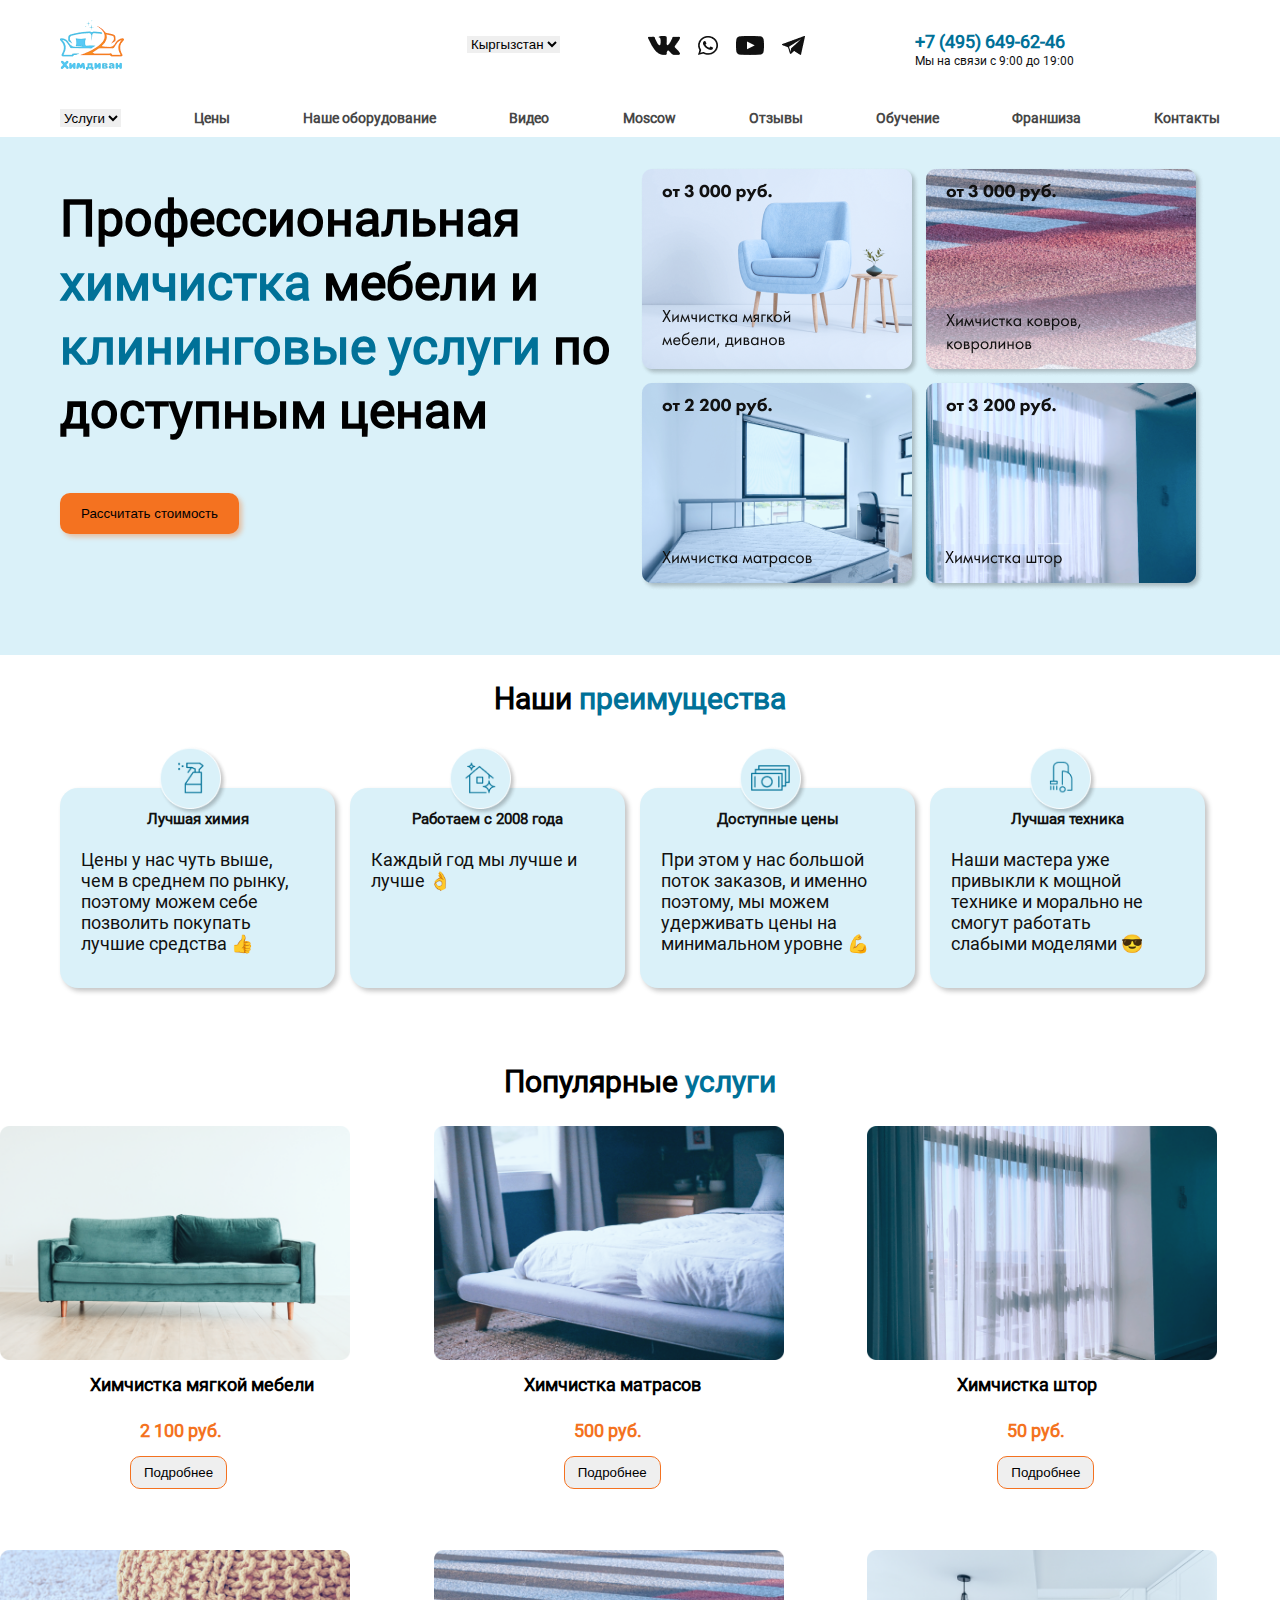
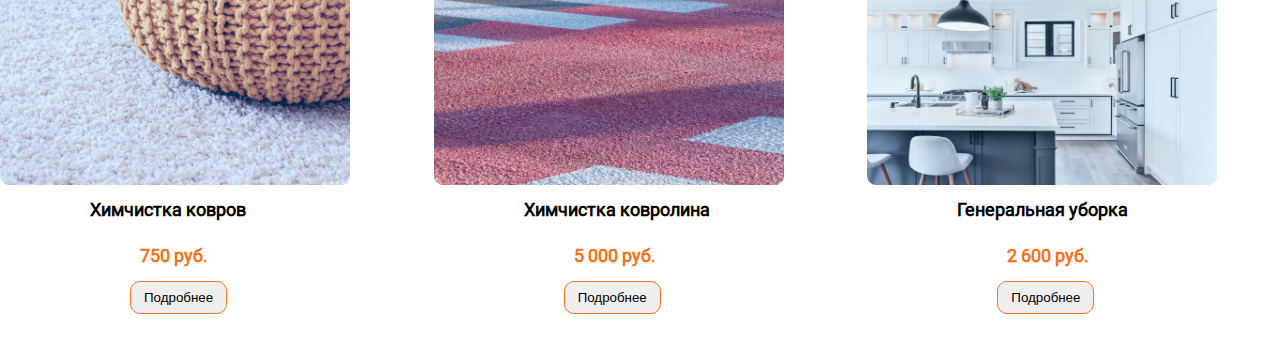
==== commit c5ab4dea: "one more" ====
--- a/index.html
+++ b/index.html
@@ -16,8 +16,8 @@
           <div class="logo">
             <img src="./img/logo-exams.png" alt="" />
             <select name="city" class="form-input">
+              <option value="Кыргызстан">Кыргызстан</option>
               <option value="Москва">Москва</option>
-              <option value="Кыргызстан">Кыргызстан</option>
               <option value="Казахстан">Казахстан</option>
               <option value="Узбекистан">Узбекистан</option>
             </select>
@@ -37,16 +37,15 @@
           </div>
         </div>
         <nav class="nav">
-          <select name="city" class="form-input">
+          <select name="city" class="form-input us">
             <option value="Услуги">Услуги</option>
             <option value="Услуги">Услуги</option>
             <option value="Услуги">Услуги</option>
             <option value="Услуги">Услуги</option>
           </select>
+
           <a href="" class="nav__link">Цены</a>
-          <a href="" class="nav__link strong"
-            ><strong>Наше оборудование</strong>
-          </a>
+          <a href="" class="nav__link">Наше оборудование</a>
           <a href="" class="nav__link">Видео</a>
           <a href="" class="nav__link">Moscow</a>
           <a href="" class="nav__link">Отзывы</a>
@@ -64,8 +63,9 @@
 
     <!-- nav end -->
 
-    <!-- главая страница начало -->
-    <!-- <div class="container-2">
+    <!--     главая страница начало -->
+
+    <div class="container-2">
       <div class="container">
         <div class="card">
           <div class="content">
@@ -82,14 +82,109 @@
 
           <div class="img-card">
             <img class="img-1" src="./img/card-1.png" alt="" />
-            <img class="img-2" src="./img/card-2.png" alt="" />
-            <img class="img-3" src="./img/card-3.png" alt="" />
-            <img class="img-4" src="./img/card-4.png" alt="" />
-          </div>
-        </div>
-      </div>
-    </div> -->
-
+            <img class="img-1" src="./img/card-2.png" alt="" />
+            <img class="img-1" src="./img/card-3.png" alt="" />
+            <img class="img-1" src="./img/card-4.png" alt="" />
+          </div>
+        </div>
+      </div>
+    </div>
+
+    <!-- 4 карты с элипс начало -->
+
+    <div class="container">
+      <h2 class="h2">Наши <span class="span">преимущества</span></h2>
+      <div class="card-four">
+        <div class="card-items">
+          <img class="elipse" src="./img/elipse-1.png" alt="" />
+          <h4 class="h4">Лучшая химия</h4>
+          <p class="desc">
+            Цены у нас чуть выше, чем в среднем по рынку, поэтому можем себе
+            позволить покупать лучшие средства 👍
+          </p>
+        </div>
+        <div class="card-items">
+          <img class="elipse" src="./img/elips-2.png" alt="" />
+          <h4 class="h4">Работаем с 2008 года</h4>
+          <p class="desc">Каждый год мы лучше и лучше 👌</p>
+        </div>
+        <div class="card-items">
+          <img class="elipse" src="./img/elips-3.png" alt="" />
+          <h4 class="h4">Доступные цены</h4>
+          <p class="desc">
+            При этом у нас большой поток заказов, и именно поэтому, мы можем
+            удерживать цены на минимальном уровне 💪
+          </p>
+        </div>
+        <div class="card-items">
+          <img class="elipse" src="./img/elips-4.png" alt="" />
+          <h4 class="h4">Лучшая техника</h4>
+          <p class="desc">
+            Наши мастера уже привыкли к мощной технике и морально не смогут
+            работать слабыми моделями 😎
+          </p>
+        </div>
+      </div>
+    </div>
+
+    <!-- 4 карты с элипс конец -->
+
+    <!-- 6 карт начало -->
+    <div class="six-box">
+      <h2 class="title">Популярные <span class="span"> услуги</span></h2>
+    </div>
+    <div class="card-img">
+      <div class="img-items">
+        <img class="img-six" src="./img/six-1.png" alt="" />
+        <h4 class="subtitle">Химчистка мягкой мебели</h4>
+        <span class="number-orange">2 100 руб.</span>
+        <div>
+          <button class="btn-gray">Подробнее</button>
+        </div>
+      </div>
+      <div class="img-items">
+        <img class="img-six" src="./img/six-2.png" alt="" />
+        <h4 class="subtitle">Химчистка матрасов</h4>
+        <span class="number-orange">500 руб.</span>
+        <div>
+          <button class="btn-gray">Подробнее</button>
+        </div>
+      </div>
+      <div class="img-items">
+        <img class="img-six" src="./img/six-3.png" alt="" />
+        <h4 class="subtitle">Химчистка штор</h4>
+        <span class="number-orange">50 руб.</span>
+        <div>
+          <button class="btn-gray">Подробнее</button>
+        </div>
+      </div>
+      <div class="img-items">
+        <img class="img-six" src="./img/six-4.png" alt="" />
+        <h4 class="subtitle">Химчистка ковров</h4>
+        <span class="number-orange">750 руб.</span>
+        <div>
+          <button class="btn-gray">Подробнее</button>
+        </div>
+      </div>
+      <div class="img-items">
+        <img class="img-six" src="./img/six-5.png" alt="" />
+        <h4 class="subtitle">Химчистка ковролина</h4>
+        <span class="number-orange">5 000 руб.</span>
+        <div>
+          <button class="btn-gray">Подробнее</button>
+        </div>
+      </div>
+      <div class="img-items">
+        <img class="img-six" src="./img/six-6orig.png" alt="" />
+        <h4 class="subtitle">Генеральная уборка</h4>
+        <span class="number-orange">2 600 руб.</span>
+        <div>
+          <button class="btn-gray">Подробнее</button>
+        </div>
+      </div>
+    </div>
+
+    <!-- 6 карт конец -->
     <script>
       var hamburger = document.querySelector(".hamburger");
       var nav = document.querySelector(".nav");
--- a/css/style.css
+++ b/css/style.css
@@ -49,8 +49,9 @@
 
 .img-icon {
   display: flex;
-  gap: 15px;
+  gap: 18px;
   margin-left: 78px;
+  cursor: pointer;
 }
 
 .number {
@@ -66,6 +67,12 @@
   font-weight: 600;
   font-size: 18px;
   text-decoration: none;
+}
+
+.numb:hover {
+  color: #007198;
+  font-weight: 600;
+  text-shadow: 0px 4px 4px rgba(0, 0, 0, 0.25);
 }
 
 .strong {
@@ -92,10 +99,29 @@
 
 .nav__link {
   text-decoration: none;
-  color: #111111;
-  font-weight: 400;
+  color: #474747;
+  font-weight: 600;
+  cursor: pointer;
   font-size: 14px;
   line-height: 18px;
+}
+
+.nav__link:hover {
+  font-size: 15px;
+}
+
+.nav__link:hover {
+  color: #000000;
+  font-weight: 600;
+  text-shadow: 0px 4px 4px rgba(0, 0, 0, 0.25);
+}
+
+.form-input {
+  border: none;
+}
+
+.form-input:hover {
+  border: 1px solid black;
 }
 
 .hamburger {
@@ -122,10 +148,18 @@
   border-radius: 10px;
   box-shadow: 3px 3px 5px rgba(244, 114, 32, 0.4);
   border-radius: 10px;
+  cursor: pointer;
+  transition: 0.3s;
+}
+
+.btn:hover {
+  background: #090300;
+  color: white;
 }
 
 .span {
   color: #007198;
+  cursor: pointer;
 }
 
 .card {
@@ -134,32 +168,17 @@
 }
 
 .img-card {
-  position: relative;
+  padding-top: 30px;
 }
 
 .img-1 {
-  width: 270px;
-  position: absolute;
-  top: 0;
-  left: 0;
-}
-
-.img-2 {
-  position: absolute;
-  top: 30px;
-  left: 310px;
-}
-
-.img-3 {
-  position: absolute;
-  top: 250px;
-  left: 17px;
-}
-
-.img-4 {
-  position: absolute;
-  top: 250px;
-  left: 310px;
+  width: 280px;
+  transition: 0.6s;
+  cursor: pointer;
+}
+
+.img-1:hover {
+  transform: translateY(-20px);
 }
 
 .h2 {
@@ -201,7 +220,7 @@
 }
 
 .desc {
-  width: 254px;
+  max-width: 254px;
   padding: 0 20px 16px 21px;
   font-size: 18px;
 }
@@ -690,31 +709,238 @@
   margin: 0 5px;
 }
 
-@media (max-width: 1650px) {
-  .adaptive-1 {
+@media (max-width: 1134px) {
+  .img-1 {
+    width: 250px;
+  }
+  .text {
+    font-size: 45px;
+  }
+  .card-items {
+    width: 250px;
+  }
+  .desc {
+    font-size: 17px;
+  }
+  .elipse {
+    width: 65px;
+    height: 65px;
+  }
+}
+@media (max-width: 1024px) {
+  .logo {
+    width: 400px;
+    margin-left: 35px;
+  }
+  .nav {
+    max-width: 1000px;
     display: flex;
+    margin: 0 70px 0 30px;
+    justify-content: space-between;
+  }
+  .text {
+    font-size: 40px;
+    margin-left: 60px;
+  }
+  .btn {
+    margin-bottom: 30px;
+  }
+  .container-2 {
+    height: auto;
+  }
+  .img-card {
+    overflow-x: auto;
+    margin: auto;
+  }
+  .img-card {
+    display: flex;
+  }
+  .content {
+    margin: auto;
+    text-align: center;
+  }
+  .card {
+    display: inline;
+  }
+  .text {
+    max-width: 700px;
+    font-size: 35px;
+    padding: 20px 0;
+    margin: auto;
+  }
+  .card-four {
+    display: grid;
+    gap: 50px;
+    margin-left: 170px;
+    grid-template-columns: repeat(2, 1fr);
+    margin-top: 70px;
+  }
+  .card-items {
+    width: 250px;
+  }
+}
+@media (max-width: 920px) {
+  .number {
+    display: none;
+  }
+  .card-four {
+    margin-left: 80px;
+  }
+}
+@media (max-width: 768px) {
+  .container {
+    border-bottom: 1px solid rgb(63, 13, 13);
+  }
+  .container-2 {
+    margin-top: 0;
+  }
+  .text {
+    font-size: 35px;
   }
   .hamburger {
-    display: block;
-  }
-  .nav {
-    background: #333;
+    margin-left: auto;
     position: fixed;
     top: 0;
     right: 0;
-    width: 400px;
-    height: 100vh;
+  }
+  .logo {
+    width: 200px;
     display: flex;
+    justify-content: space-between;
+  }
+  .nav {
+    max-width: 768px;
+    display: flex;
+    margin: 0;
+    justify-content: space-between;
+  }
+  .adaptive-1 {
+    display: flex;
+  }
+  .link {
+    display: flex;
+    padding: 10px 0;
+    justify-content: space-between;
+  }
+  .img-icon {
+    height: 18px;
+  }
+  .hamburger {
+    display: block;
+  }
+  .nav__link {
+    color: white;
+  }
+  .number {
+    display: none;
+  }
+  .us {
+    display: none;
+  }
+  .nav {
+    background: #537198;
+    position: fixed;
+    top: 0;
+    right: 0;
+    width: 250px;
+    height: 90vh;
+    display: flex;
+    margin-top: 0;
     align-items: center;
-    justify-content: center;
+    justify-content: space-evenly;
     flex-direction: column;
     z-index: 4;
     transition: 0.3s;
-    transform: translateX(100%);
+    transform: translateX(calc(100% + 30px));
   }
   .nav.is-active {
     transform: translateX(0);
   }
+  .hamburger {
+    display: block;
+  }
+  .card-four {
+    margin-left: 40px;
+  }
+}
+@media (max-width: 650px) {
+  .card-four {
+    display: grid;
+    gap: 20px;
+    margin-left: 40px;
+    grid-template-columns: repeat(2, 1fr);
+    margin-top: 70px;
+  }
+}
+@media (max-width: 590px) {
+  .text {
+    max-width: 500px;
+    line-height: 50px;
+    font-size: 30px;
+  }
+  .form-input {
+    display: none;
+  }
+}
+@media (max-width: 550px) {
+  .img-icon {
+    margin-left: 0;
+  }
+  .logo {
+    max-width: 150px;
+  }
+  .text {
+    max-width: 400px;
+    font-size: 27px;
+  }
+  .card-four {
+    display: grid;
+    grid-template-columns: repeat(1, 1fr);
+    margin-left: 150px;
+    gap: 60px;
+  }
+}
+@media (max-width: 420px) {
+  .text {
+    max-width: 350px;
+    line-height: 30px;
+    font-size: 23px;
+  }
+  .img-icon {
+    display: none;
+  }
+  .logo {
+    max-width: 10px;
+    margin-left: auto;
+    padding-left: 6px;
+  }
+  .adaptive-1 {
+    display: flex;
+    justify-content: space-between;
+  }
+  .card-four {
+    display: grid;
+    grid-template-columns: repeat(1, 1fr);
+    margin-left: 90px;
+    gap: 45px;
+  }
+}
+@media (max-width: 360px) {
+  .text {
+    max-width: 200px;
+    line-height: 35px;
+    font-size: 19px;
+  }
+  .card-four {
+    display: grid;
+    grid-template-columns: repeat(1, 1fr);
+    margin-left: 40px;
+    gap: 45px;
+  }
+  .h2 {
+    line-height: 35px;
+    font-size: 19px;
+  }
 }
 
 /*# sourceMappingURL=style.css.map */
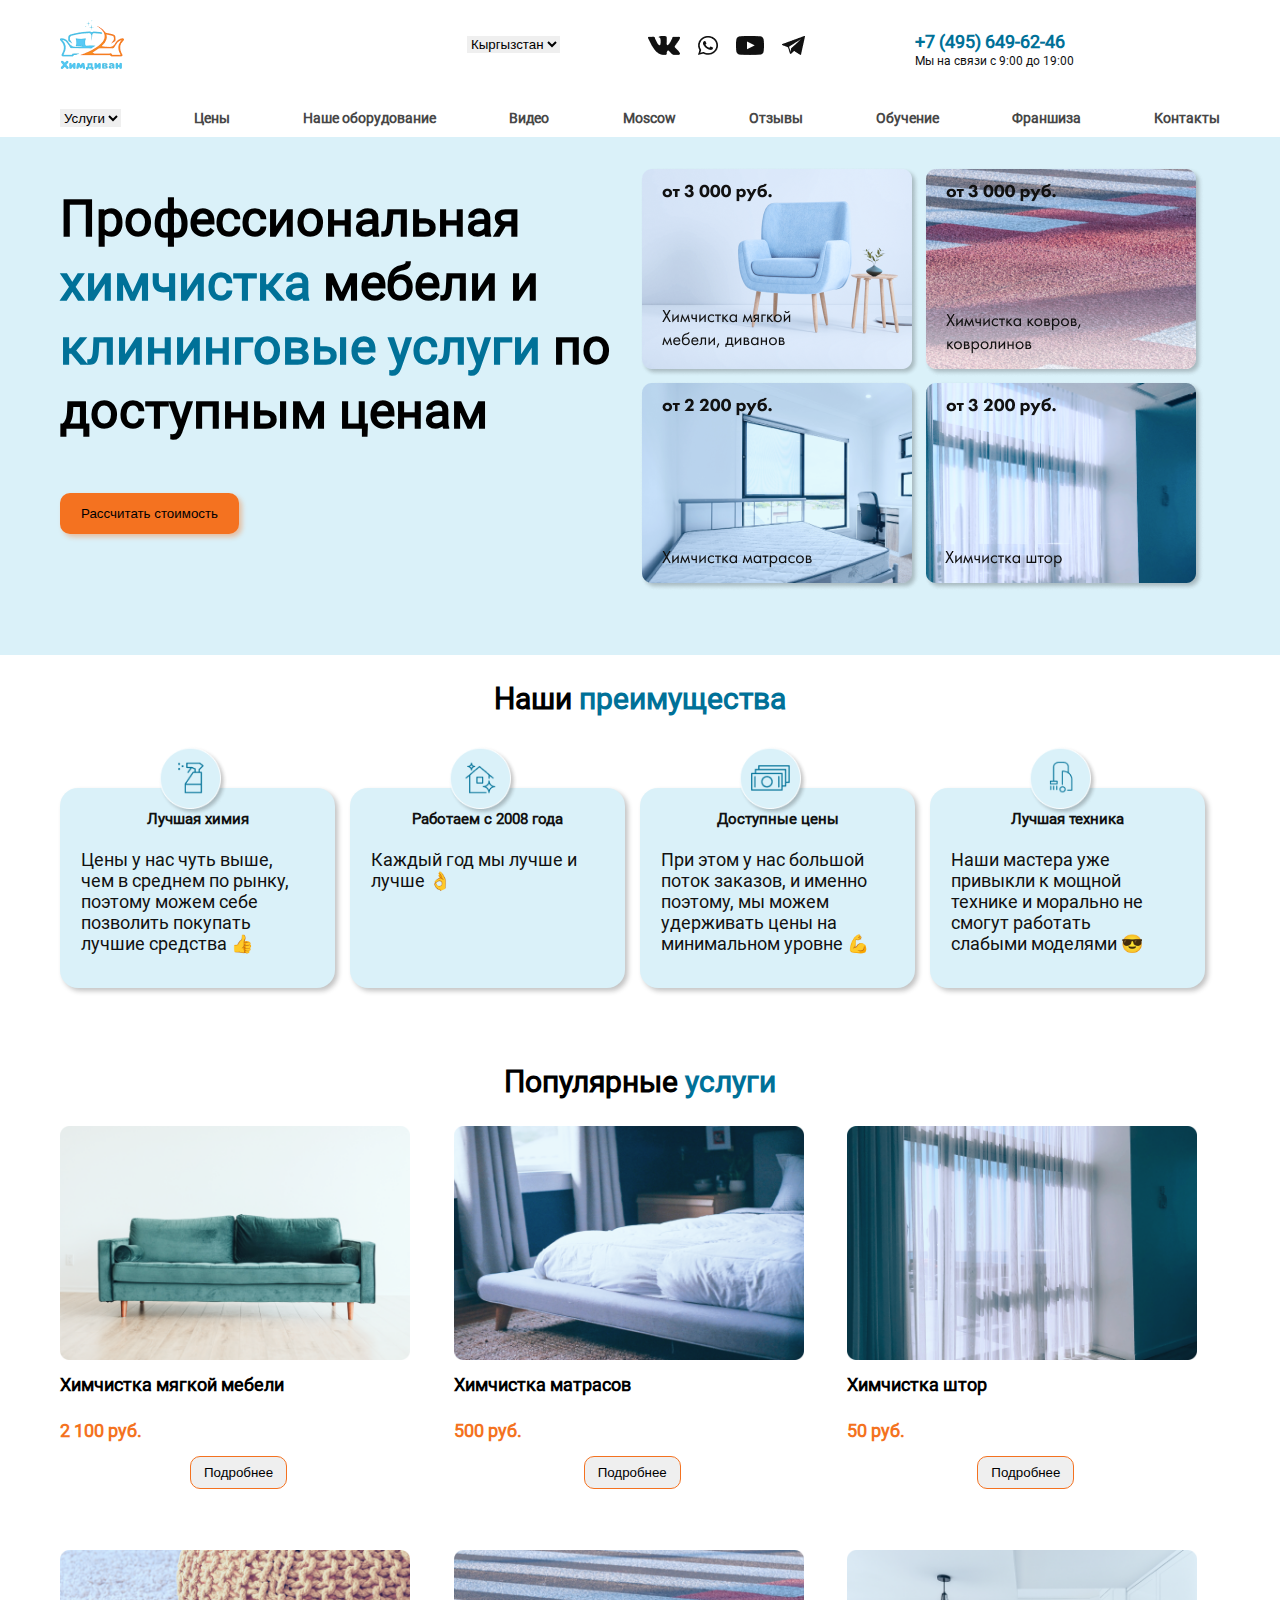
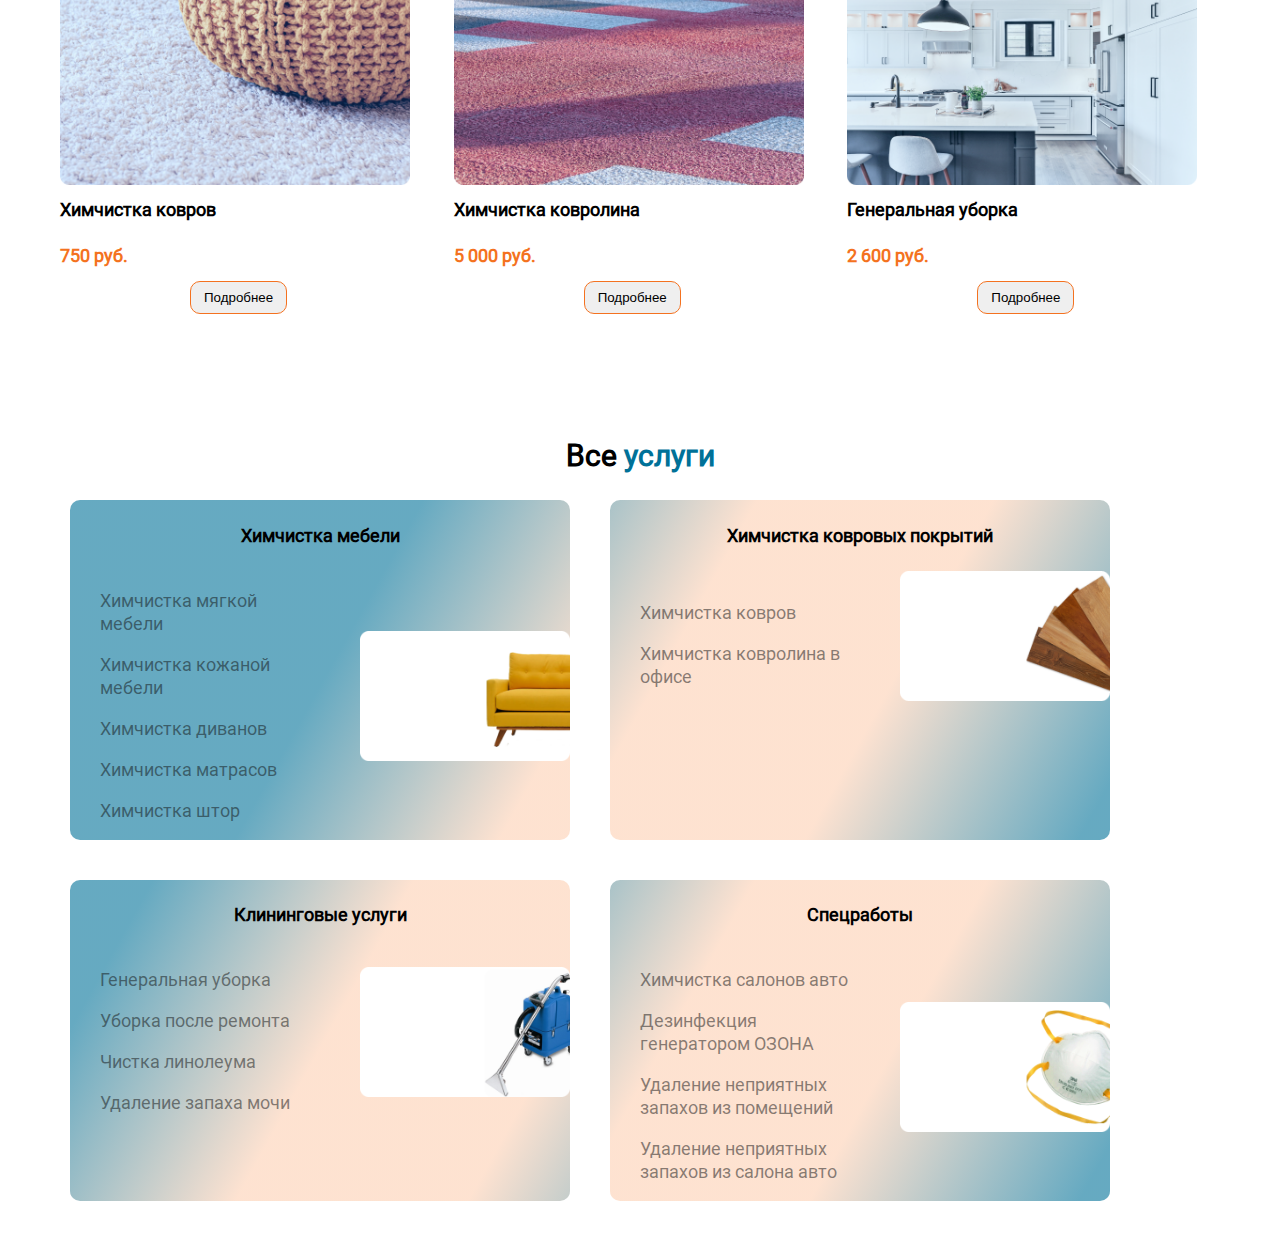
==== commit 478398df: "go" ====
--- a/index.html
+++ b/index.html
@@ -130,61 +130,134 @@
     <!-- 4 карты с элипс конец -->
 
     <!-- 6 карт начало -->
-    <div class="six-box">
+    <div class="six-box container">
       <h2 class="title">Популярные <span class="span"> услуги</span></h2>
-    </div>
-    <div class="card-img">
-      <div class="img-items">
-        <img class="img-six" src="./img/six-1.png" alt="" />
-        <h4 class="subtitle">Химчистка мягкой мебели</h4>
-        <span class="number-orange">2 100 руб.</span>
-        <div>
-          <button class="btn-gray">Подробнее</button>
-        </div>
-      </div>
-      <div class="img-items">
-        <img class="img-six" src="./img/six-2.png" alt="" />
-        <h4 class="subtitle">Химчистка матрасов</h4>
-        <span class="number-orange">500 руб.</span>
-        <div>
-          <button class="btn-gray">Подробнее</button>
-        </div>
-      </div>
-      <div class="img-items">
-        <img class="img-six" src="./img/six-3.png" alt="" />
-        <h4 class="subtitle">Химчистка штор</h4>
-        <span class="number-orange">50 руб.</span>
-        <div>
-          <button class="btn-gray">Подробнее</button>
-        </div>
-      </div>
-      <div class="img-items">
-        <img class="img-six" src="./img/six-4.png" alt="" />
-        <h4 class="subtitle">Химчистка ковров</h4>
-        <span class="number-orange">750 руб.</span>
-        <div>
-          <button class="btn-gray">Подробнее</button>
-        </div>
-      </div>
-      <div class="img-items">
-        <img class="img-six" src="./img/six-5.png" alt="" />
-        <h4 class="subtitle">Химчистка ковролина</h4>
-        <span class="number-orange">5 000 руб.</span>
-        <div>
-          <button class="btn-gray">Подробнее</button>
-        </div>
-      </div>
-      <div class="img-items">
-        <img class="img-six" src="./img/six-6orig.png" alt="" />
-        <h4 class="subtitle">Генеральная уборка</h4>
-        <span class="number-orange">2 600 руб.</span>
-        <div>
-          <button class="btn-gray">Подробнее</button>
+      <div class="card-img">
+        <div class="img-items">
+          <img class="img-six" src="./img/six-1.png" alt="" />
+          <h4 class="subtitle">Химчистка мягкой мебели</h4>
+          <span class="number-orange">2 100 руб.</span>
+          <div>
+            <button class="btn-gray">Подробнее</button>
+          </div>
+        </div>
+        <div class="img-items">
+          <img class="img-six" src="./img/six-2.png" alt="" />
+          <h4 class="subtitle">Химчистка матрасов</h4>
+          <span class="number-orange">500 руб.</span>
+          <div>
+            <button class="btn-gray">Подробнее</button>
+          </div>
+        </div>
+        <div class="img-items">
+          <img class="img-six" src="./img/six-3.png" alt="" />
+          <h4 class="subtitle">Химчистка штор</h4>
+          <span class="number-orange">50 руб.</span>
+          <div>
+            <button class="btn-gray">Подробнее</button>
+          </div>
+        </div>
+        <div class="img-items">
+          <img class="img-six" src="./img/six-4.png" alt="" />
+          <h4 class="subtitle">Химчистка ковров</h4>
+          <span class="number-orange">750 руб.</span>
+          <div>
+            <button class="btn-gray">Подробнее</button>
+          </div>
+        </div>
+        <div class="img-items">
+          <img class="img-six" src="./img/six-5.png" alt="" />
+          <h4 class="subtitle">Химчистка ковролина</h4>
+          <span class="number-orange">5 000 руб.</span>
+          <div>
+            <button class="btn-gray">Подробнее</button>
+          </div>
+        </div>
+        <div class="img-items">
+          <img class="img-six" src="./img/six-6orig.png" alt="" />
+          <h4 class="subtitle">Генеральная уборка</h4>
+          <span class="number-orange">2 600 руб.</span>
+          <div>
+            <button class="btn-gray">Подробнее</button>
+          </div>
         </div>
       </div>
     </div>
 
     <!-- 6 карт конец -->
+
+     <!-- 4 карт начало -->
+
+     <div class="four-card">
+      <h2 class="title">Все <span class="span"> услуги</span></h2>
+      <div class="post-1">
+        <div class="four-items">
+          <h4 class="title-h4">Химчистка мебели</h4>
+          <div class="post">
+            <div class="text-box">
+              <p class="text-in-four">Химчистка мягкой мебели</p>
+              <p class="text-in-four">Химчистка кожаной мебели</p>
+              <p class="text-in-four">Химчистка диванов</p>
+              <p class="text-in-four">Химчистка матрасов</p>
+              <p class="text-in-four">Химчистка штор</p>
+            </div>
+            <div class="img-in-box">
+              <img class="picture" src="./img/in-box-1.png" alt="" />
+            </div>
+          </div>
+        </div>
+        <div class="four-items bg">
+          <h4 class="title-h4">Химчистка ковровых покрытий</h4>
+          <div class="post">
+            <div class="text-box">
+              <p class="text-in-four">Химчистка ковров</p>
+              <p class="text-in-four">Химчистка ковролина в офисе</p>
+            </div>
+            <div class="img-in-box">
+              <img class="picture" src="./img/in-box-2.png" alt="" />
+            </div>
+          </div>
+        </div>
+      </div>
+
+      <div class="post-2">
+        <div class="four-items bg-3">
+          <h4 class="title-h4">Клининговые услуги</h4>
+          <div class="post">
+            <div class="text-box">
+              <p class="text-in-four">Генеральная уборка</p>
+              <p class="text-in-four">Уборка после ремонта</p>
+              <p class="text-in-four">Чистка линолеума</p>
+              <p class="text-in-four">Удаление запаха мочи</p>
+            </div>
+            <div class="img-in-box">
+              <img class="picture" src="./img/in-box-3.png" alt="" />
+            </div>
+          </div>
+        </div>
+        <div class="four-items bg">
+          <h4 class="title-h4">Спецработы</h4>
+          <div class="post">
+            <div class="text-box">
+              <p class="text-in-four">Химчистка салонов авто</p>
+              <p class="text-in-four">Дезинфекция генератором ОЗОНА</p>
+
+              <p class="text-in-four">
+                Удаление неприятных запахов из помещений
+              </p>
+              <p class="text-in-four">
+                Удаление неприятных запахов из салона авто
+              </p>
+            </div>
+            <div class="img-in-box">
+              <img class="picture" src="./img/in-box-4.png" alt="" />
+            </div>
+          </div>
+        </div>
+      </div>
+    </div>
+  </div>
+  <!-- 4 карт конец -->
     <script>
       var hamburger = document.querySelector(".hamburger");
       var nav = document.querySelector(".nav");
--- a/css/style.css
+++ b/css/style.css
@@ -251,7 +251,6 @@
 .subtitle {
   font-weight: 600;
   font-size: 18px;
-  margin-left: 90px;
   margin-top: 10px;
 }
 
@@ -259,7 +258,6 @@
   font-weight: 600;
   font-size: 18px;
   line-height: 23px;
-  margin-left: 140px;
   margin-top: 28px;
   color: #f47220;
 }
@@ -726,6 +724,11 @@
     width: 65px;
     height: 65px;
   }
+  .card-img {
+    display: grid;
+    grid-template-columns: repeat(2, 1fr);
+    margin-left: 170px;
+  }
 }
 @media (max-width: 1024px) {
   .logo {
@@ -778,6 +781,11 @@
   .card-items {
     width: 250px;
   }
+  .card-img {
+    display: grid;
+    grid-template-columns: repeat(2, 1fr);
+    margin-left: 90px;
+  }
 }
 @media (max-width: 920px) {
   .number {
@@ -785,6 +793,18 @@
   }
   .card-four {
     margin-left: 80px;
+  }
+  .card-img {
+    display: grid;
+    grid-template-columns: repeat(2, 1fr);
+    margin-left: 60px;
+  }
+}
+@media (max-width: 840px) {
+  .card-img {
+    display: grid;
+    grid-template-columns: repeat(1, 1fr);
+    margin-left: 250px;
   }
 }
 @media (max-width: 768px) {
@@ -862,6 +882,12 @@
   .card-four {
     margin-left: 40px;
   }
+  .card-img {
+    display: grid;
+    grid-template-columns: repeat(1, 1fr);
+    width: 300px;
+    justify-content: center;
+  }
 }
 @media (max-width: 650px) {
   .card-four {
@@ -870,6 +896,12 @@
     margin-left: 40px;
     grid-template-columns: repeat(2, 1fr);
     margin-top: 70px;
+  }
+  .card-img {
+    display: grid;
+    grid-template-columns: repeat(1, 1fr);
+    width: 100px;
+    justify-content: center;
   }
 }
 @media (max-width: 590px) {
@@ -899,6 +931,42 @@
     margin-left: 150px;
     gap: 60px;
   }
+  .card-img {
+    display: grid;
+    grid-template-columns: repeat(1, 1fr);
+    width: 80px;
+    justify-content: center;
+  }
+}
+@media (max-width: 500px) {
+  .card-img {
+    display: grid;
+    grid-template-columns: repeat(1, 1fr);
+    margin-left: 145px;
+  }
+  .img-six {
+    width: 250px;
+  }
+  .subtitle {
+    font-weight: 600;
+    font-size: 14px;
+    text-align: center;
+  }
+  .number-orange {
+    font-weight: 600;
+    font-size: 14px;
+    margin-left: 100px;
+    margin-top: 28px;
+    color: #f47220;
+  }
+  .btn-gray {
+    margin-left: 80px;
+    margin-top: 14px;
+    margin-bottom: 40px;
+    padding: 8px 13px 8px 13px;
+    border: 1px solid #f47220;
+    border-radius: 10px;
+  }
 }
 @media (max-width: 420px) {
   .text {
@@ -921,8 +989,12 @@
   .card-four {
     display: grid;
     grid-template-columns: repeat(1, 1fr);
-    margin-left: 90px;
+    margin-left: 80px;
     gap: 45px;
+  }
+  .title {
+    line-height: 30px;
+    font-size: 23px;
   }
 }
 @media (max-width: 360px) {
@@ -941,6 +1013,12 @@
     line-height: 35px;
     font-size: 19px;
   }
+  .card-four {
+    display: grid;
+    grid-template-columns: repeat(1, 1fr);
+    margin-left: 20px;
+    gap: 45px;
+  }
 }
 
 /*# sourceMappingURL=style.css.map */
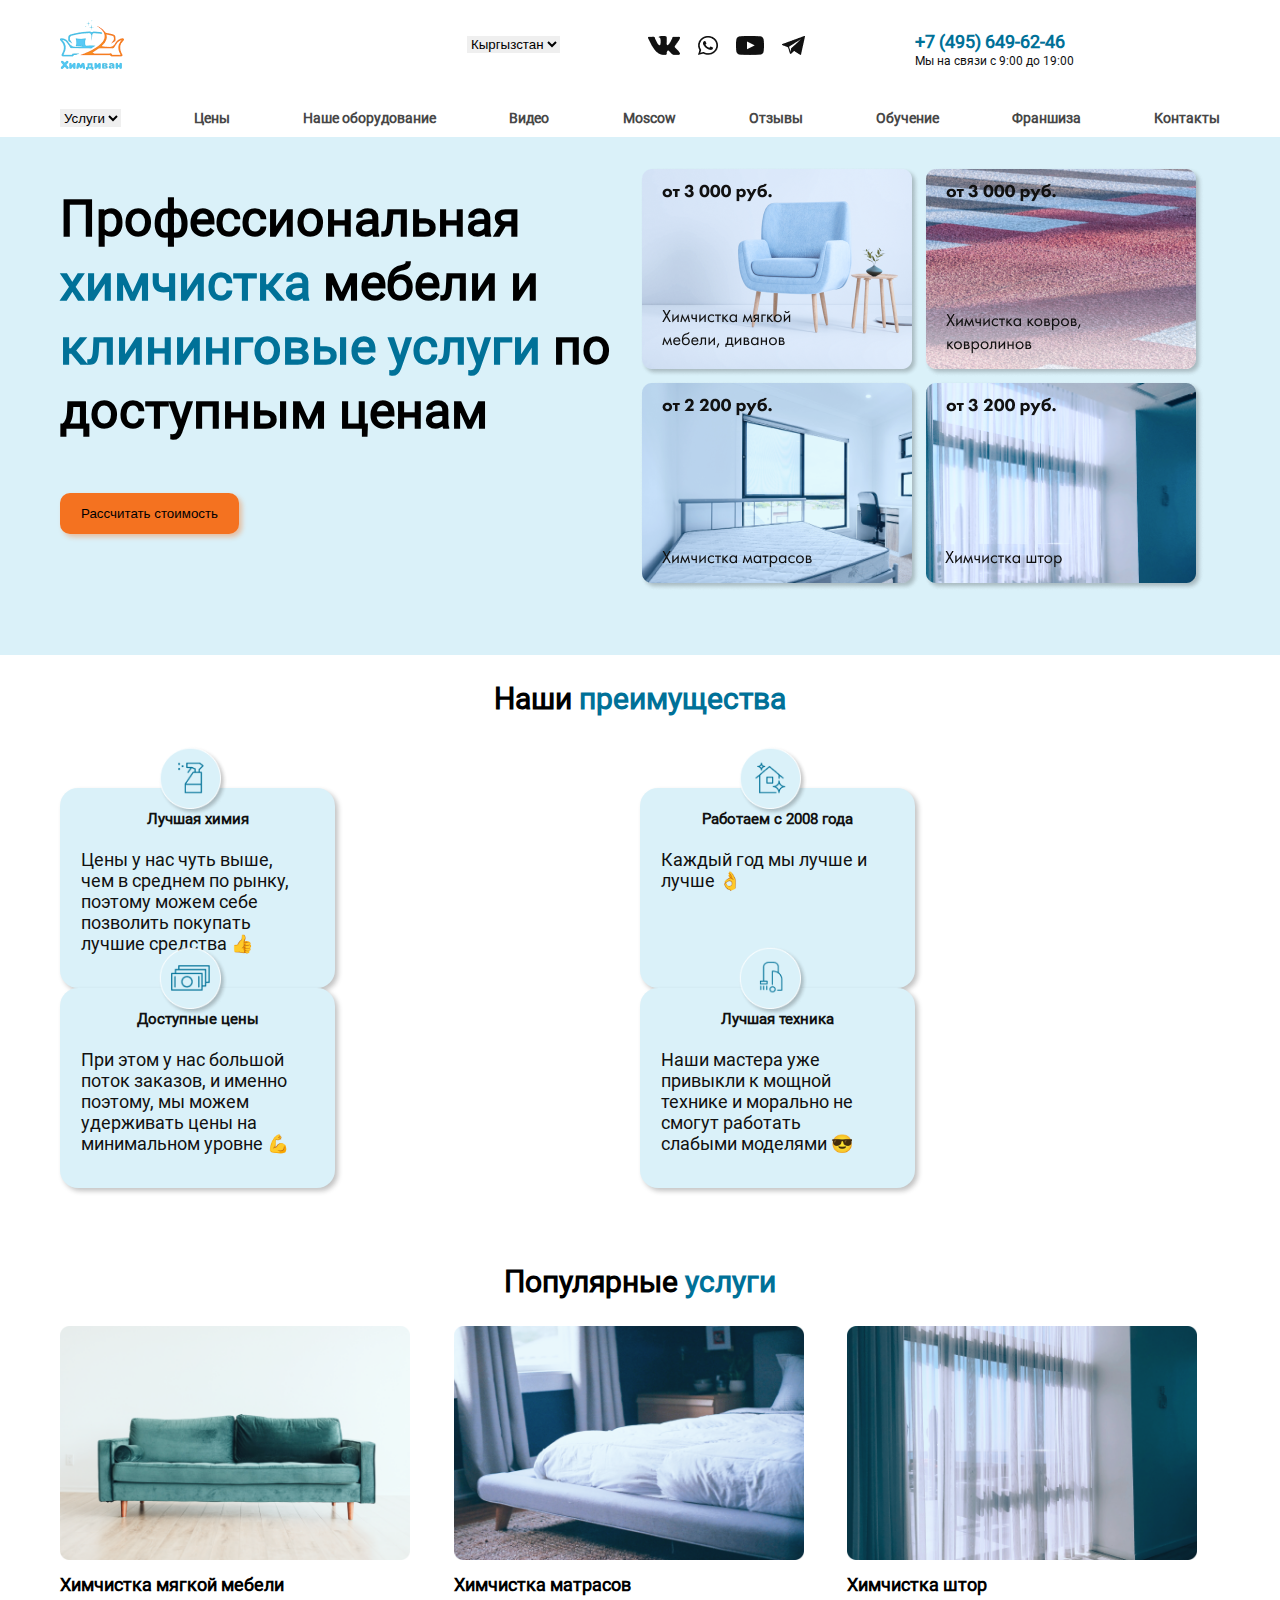
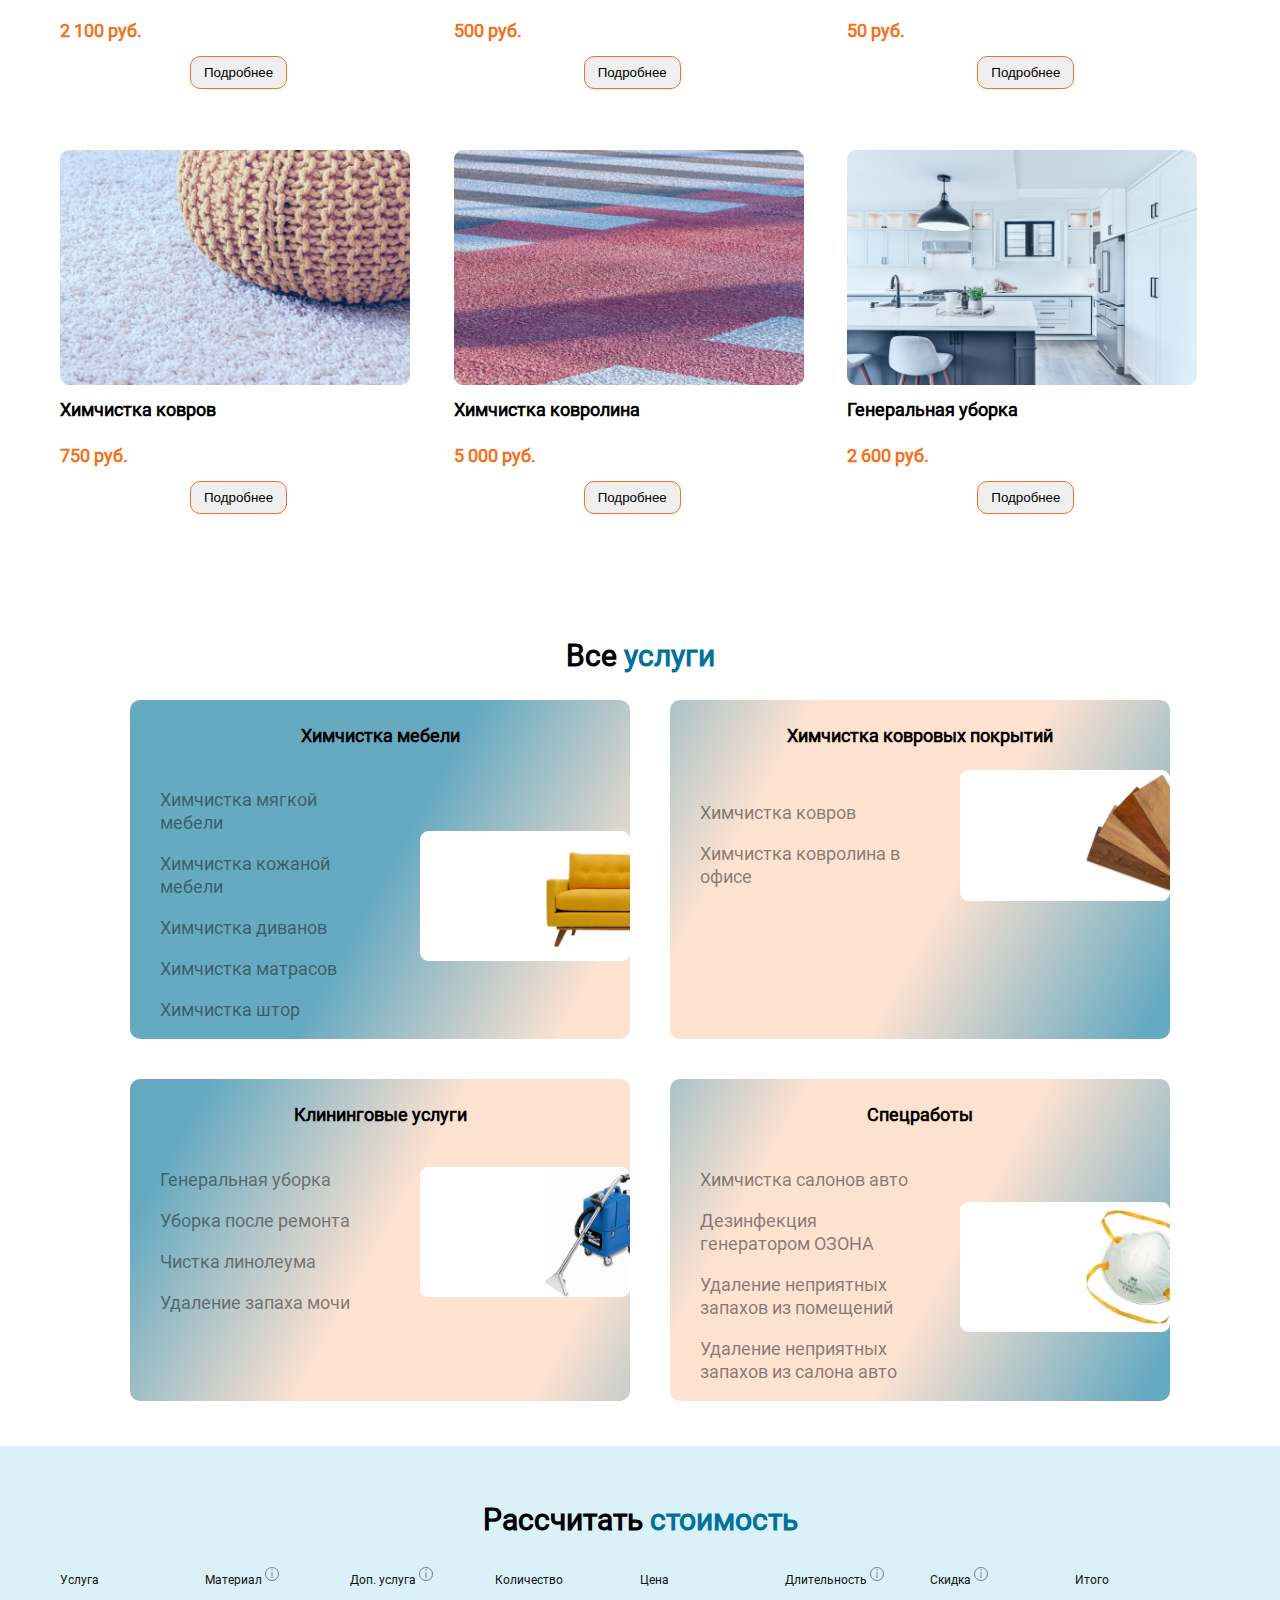
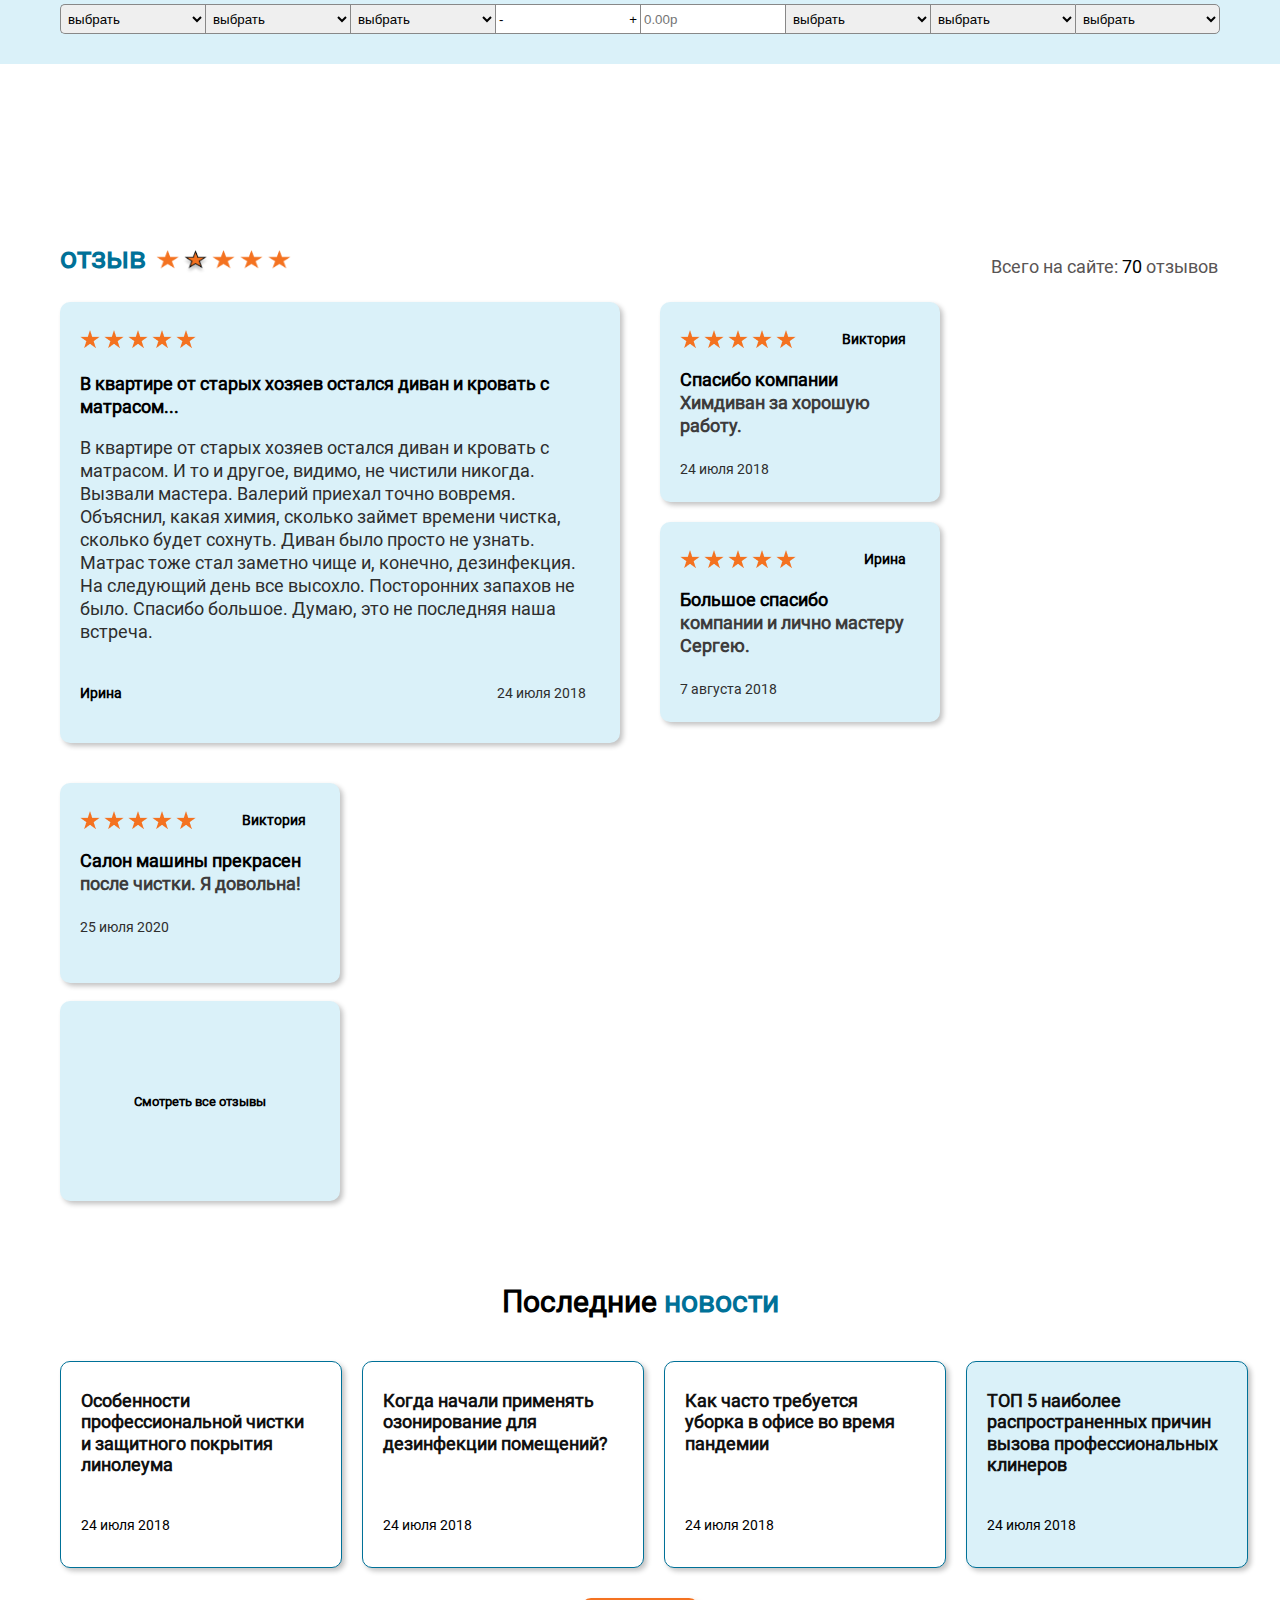
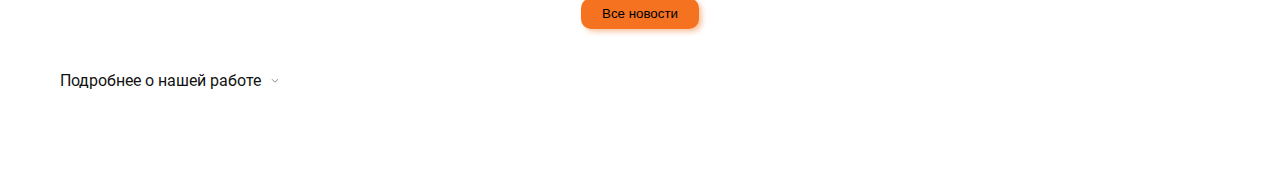
==== commit bd835a69: "news" ====
--- a/index.html
+++ b/index.html
@@ -186,9 +186,9 @@
 
     <!-- 6 карт конец -->
 
-     <!-- 4 карт начало -->
-
-     <div class="four-card">
+    <!-- 4 карт начало -->
+
+    <div class="four-card container">
       <h2 class="title">Все <span class="span"> услуги</span></h2>
       <div class="post-1">
         <div class="four-items">
@@ -256,8 +256,308 @@
         </div>
       </div>
     </div>
-  </div>
-  <!-- 4 карт конец -->
+    <!-- 4 карт конец -->
+
+    <!-- таблица начало -->
+    <div class="col-8">
+      <h2 class="title">Рассчитать <span class="span"> стоимость</span></h2>
+
+      <div class="flex-col container">
+        <div class="col">
+          <h4 class="h4-title">Услуга</h4>
+          <select name="" id="" class="field">
+            <option value="1">выбрать</option>
+            <option value="1">выбрать</option>
+            <option value="1">выбрать</option>
+          </select>
+        </div>
+        <div class="col">
+          <h4 class="h4-title">
+            Материал
+            <svg
+              width="14"
+              height="20"
+              viewBox="0 0 14 20"
+              fill="none"
+              xmlns="http://www.w3.org/2000/svg"
+            >
+              <circle cx="7" cy="10" r="7" fill="#DAF1F9" />
+              <circle
+                cx="7"
+                cy="10"
+                r="6.5"
+                stroke="#111111"
+                stroke-opacity="0.5"
+              />
+              <path
+                d="M6.49595 8.19H7.50395V14H6.49595V8.19ZM6.49595 6.496C6.35595 6.356 6.28595 6.188 6.28595 5.992C6.28595 5.796 6.35595 5.628 6.49595 5.488C6.63595 5.348 6.80395 5.278 6.99995 5.278C7.19595 5.278 7.36395 5.348 7.50395 5.488C7.64395 5.628 7.71395 5.796 7.71395 5.992C7.71395 6.188 7.64395 6.356 7.50395 6.496C7.36395 6.636 7.19595 6.706 6.99995 6.706C6.80395 6.706 6.63595 6.636 6.49595 6.496Z"
+                fill="#111111"
+                fill-opacity="0.5"
+              />
+            </svg>
+          </h4>
+          <select name="" id="" class="field">
+            <option value="1">выбрать</option>
+            <option value="1">выбрать</option>
+            <option value="1">выбрать</option>
+          </select>
+        </div>
+        <div class="col">
+          <h4 class="h4-title">
+            Доп. услуга
+            <svg
+              width="14"
+              height="20"
+              viewBox="0 0 14 20"
+              fill="none"
+              xmlns="http://www.w3.org/2000/svg"
+            >
+              <circle cx="7" cy="10" r="7" fill="#DAF1F9" />
+              <circle
+                cx="7"
+                cy="10"
+                r="6.5"
+                stroke="#111111"
+                stroke-opacity="0.5"
+              />
+              <path
+                d="M6.49595 8.19H7.50395V14H6.49595V8.19ZM6.49595 6.496C6.35595 6.356 6.28595 6.188 6.28595 5.992C6.28595 5.796 6.35595 5.628 6.49595 5.488C6.63595 5.348 6.80395 5.278 6.99995 5.278C7.19595 5.278 7.36395 5.348 7.50395 5.488C7.64395 5.628 7.71395 5.796 7.71395 5.992C7.71395 6.188 7.64395 6.356 7.50395 6.496C7.36395 6.636 7.19595 6.706 6.99995 6.706C6.80395 6.706 6.63595 6.636 6.49595 6.496Z"
+                fill="#111111"
+                fill-opacity="0.5"
+              />
+            </svg>
+          </h4>
+          <select name="" id="" class="field">
+            <option value="1">выбрать</option>
+            <option value="1">выбрать</option>
+            <option value="1">выбрать</option>
+          </select>
+        </div>
+        <div class="col count-col">
+          <h4 class="h4-title">Количество</h4>
+          <div class="count">
+            <button class="count-btn">-</button>
+            <input type="number" class="count-field" max="1000" />
+            <button class="count-btn">+</button>
+          </div>
+        </div>
+        <div class="col">
+          <h4 class="h4-title">Цена</h4>
+          <input type="text" class="field" placeholder="0.00р" />
+        </div>
+        <div class="col">
+          <h4 class="h4-title">
+            Длительность
+            <svg
+              width="14"
+              height="20"
+              viewBox="0 0 14 20"
+              fill="none"
+              xmlns="http://www.w3.org/2000/svg"
+            >
+              <circle cx="7" cy="10" r="7" fill="#DAF1F9" />
+              <circle
+                cx="7"
+                cy="10"
+                r="6.5"
+                stroke="#111111"
+                stroke-opacity="0.5"
+              />
+              <path
+                d="M6.49595 8.19H7.50395V14H6.49595V8.19ZM6.49595 6.496C6.35595 6.356 6.28595 6.188 6.28595 5.992C6.28595 5.796 6.35595 5.628 6.49595 5.488C6.63595 5.348 6.80395 5.278 6.99995 5.278C7.19595 5.278 7.36395 5.348 7.50395 5.488C7.64395 5.628 7.71395 5.796 7.71395 5.992C7.71395 6.188 7.64395 6.356 7.50395 6.496C7.36395 6.636 7.19595 6.706 6.99995 6.706C6.80395 6.706 6.63595 6.636 6.49595 6.496Z"
+                fill="#111111"
+                fill-opacity="0.5"
+              />
+            </svg>
+          </h4>
+          <select name="" id="" class="field">
+            <option value="1">выбрать</option>
+            <option value="1">выбрать</option>
+            <option value="1">выбрать</option>
+          </select>
+        </div>
+        <div class="col">
+          <h4 class="h4-title">
+            Скидка
+            <svg
+              width="14"
+              height="20"
+              viewBox="0 0 14 20"
+              fill="none"
+              xmlns="http://www.w3.org/2000/svg"
+            >
+              <circle cx="7" cy="10" r="7" fill="#DAF1F9" />
+              <circle
+                cx="7"
+                cy="10"
+                r="6.5"
+                stroke="#111111"
+                stroke-opacity="0.5"
+              />
+              <path
+                d="M6.49595 8.19H7.50395V14H6.49595V8.19ZM6.49595 6.496C6.35595 6.356 6.28595 6.188 6.28595 5.992C6.28595 5.796 6.35595 5.628 6.49595 5.488C6.63595 5.348 6.80395 5.278 6.99995 5.278C7.19595 5.278 7.36395 5.348 7.50395 5.488C7.64395 5.628 7.71395 5.796 7.71395 5.992C7.71395 6.188 7.64395 6.356 7.50395 6.496C7.36395 6.636 7.19595 6.706 6.99995 6.706C6.80395 6.706 6.63595 6.636 6.49595 6.496Z"
+                fill="#111111"
+                fill-opacity="0.5"
+              />
+            </svg>
+          </h4>
+          <select name="" id="" class="field">
+            <option value="1">выбрать</option>
+            <option value="1">выбрать</option>
+            <option value="1">выбрать</option>
+          </select>
+        </div>
+        <div class="col">
+          <h4 class="h4-title">Итого</h4>
+          <select name="" id="" class="field">
+            <option value="1">выбрать</option>
+            <option value="1">выбрать</option>
+            <option value="1">выбрать</option>
+          </select>
+        </div>
+      </div>
+    </div>
+
+    <!-- таблица конец -->
+
+    <!--  отзыв начало -->
+
+    <div class="container comment">
+      <div class="comments-star">
+        <h2 class="m0-title"><span class="span"> отзыв</span></h2>
+        <img class="star" src="./img/star.png" alt="" />
+        <h4 class="h4-h4">
+          Всего на сайте: <span class="black">70</span> отзывов
+        </h4>
+      </div>
+
+      <div class="post-block">
+        <div class="card-block-big">
+          <div class="content-block">
+            <img src="./img/star-not.png" alt="" />
+            <h3 class="h3-block">
+              В квартире от старых хозяев остался диван и кровать с матрасом...
+            </h3>
+            <p class="description">
+              В квартире от старых хозяев остался диван и кровать с матрасом. И
+              то и другое, видимо, не чистили никогда. Вызвали мастера. Валерий
+              приехал точно вовремя. Объяснил, какая химия, сколько займет
+              времени чистка, сколько будет сохнуть. Диван было просто не
+              узнать. Матрас тоже стал заметно чище и, конечно, дезинфекция. На
+              следующий день все высохло. Посторонних запахов не было. Спасибо
+              большое. Думаю, это не последняя наша встреча.
+            </p>
+            <div class="name-date">
+              <h5 class="h5-name">Ирина</h5>
+              <h5 class="h5-date">24 июля 2018</h5>
+            </div>
+          </div>
+        </div>
+        <div class="n1">
+          <div class="card-block">
+            <div class="content-block">
+              <div class="d-flex">
+                <img class="star-not-black" src="./img/star-not.png" alt="" />
+                <h5 class="h5-name m-0">Виктория</h5>
+              </div>
+              <h3 class="h3-block">
+                Спасибо компании <br />
+                <span class="norm">Химдиван за хорошую работу.</span>
+              </h3>
+              <h5 class="h5-date">24 июля 2018</h5>
+            </div>
+          </div>
+          <div class="card-block mt">
+            <div class="content-block">
+              <div class="d-flex">
+                <img class="star-not-black" src="./img/star-not.png" alt="" />
+                <h5 class="h5-name m-0">Ирина</h5>
+              </div>
+              <h3 class="h3-block">
+                Большое спасибо <br />
+                <span class="norm">компании и лично мастеру Сергею.</span>
+              </h3>
+              <h5 class="h5-date">7 августа 2018</h5>
+            </div>
+          </div>
+        </div>
+        <div class="card-block">
+          <div class="content-block">
+            <div class="d-flex">
+              <img class="star-not-black" src="./img/star-not.png" alt="" />
+              <h5 class="h5-name m-0">Виктория</h5>
+            </div>
+            <h3 class="h3-block">
+              Салон машины прекрасен <br />
+              <span class="norm">после чистки. Я довольна!</span>
+            </h3>
+            <h5 class="h5-date">25 июля 2020</h5>
+          </div>
+          <div class="card-block met">
+            <h5 class="h5-center">Смотреть все отзывы</h5>
+          </div>
+        </div>
+      </div>
+    </div>
+
+    <!--  отзыв конец -->
+
+    <!--  новости начало -->
+    <div class="container news">
+      <h2 class="title">Последние <span class="span"> новости</span></h2>
+      <div class="cards-four">
+        <div class="items-card">
+          <p class="text-box-four">
+            Особенности профессиональной чистки и защитного покрытия линолеума
+          </p>
+          <h5 class="four-date">24 июля 2018</h5>
+        </div>
+        <div class="items-card">
+          <p class="text-box-four">
+            Когда начали применять озонирование для дезинфекции помещений?
+          </p>
+          <h5 class="four-date">24 июля 2018</h5>
+        </div>
+        <div class="items-card">
+          <p class="text-box-four">
+            Как часто требуется уборка в офисе во время пандемии
+          </p>
+          <h5 class="four-date">24 июля 2018</h5>
+        </div>
+        <div class="items-card border">
+          <p class="text-box-four">
+            ТОП 5 наиболее распространенных причин вызова профессиональных
+            клинеров
+          </p>
+          <h5 class="four-date">24 июля 2018</h5>
+        </div>
+      </div>
+      <div class="btn-news">
+        <button class="btn-new">Все новости</button>
+      </div>
+
+      <div class="link-d">
+        <a class="link" href="#"
+          >Подробнее о нашей работе
+          <svg
+            width="8"
+            height="5"
+            viewBox="0 0 8 5"
+            fill="none"
+            xmlns="http://www.w3.org/2000/svg"
+          >
+            <path
+              d="M7 1.22403L3.98429 4.21986L1 1.22403"
+              stroke="#111111"
+              stroke-opacity="0.5"
+              stroke-miterlimit="10"
+            />
+          </svg>
+        </a>
+      </div>
+    </div>
+    <!--  новости конец -->
+
     <script>
       var hamburger = document.querySelector(".hamburger");
       var nav = document.querySelector(".nav");
--- a/css/style.css
+++ b/css/style.css
@@ -470,6 +470,16 @@
   color: black;
 }
 
+.comment {
+  margin-bottom: 100px;
+}
+
+.n1 {
+  display: flex;
+  flex-direction: column;
+  gap: 20px;
+}
+
 .card-block-big {
   width: 560px;
   background: #daf1f9;
@@ -554,7 +564,7 @@
 }
 
 .news {
-  margin-top: 75px;
+  margin-top: 300px;
   margin-bottom: 100px;
 }
 
@@ -707,6 +717,16 @@
   margin: 0 5px;
 }
 
+@media (max-width: 1300px) {
+  .post-block {
+    display: grid;
+    grid-template-columns: repeat(2, 1fr);
+  }
+  .card-four {
+    display: grid;
+    grid-template-columns: repeat(2, 1fr);
+  }
+}
 @media (max-width: 1134px) {
   .img-1 {
     width: 250px;
@@ -728,6 +748,19 @@
     display: grid;
     grid-template-columns: repeat(2, 1fr);
     margin-left: 170px;
+  }
+  .post-1 {
+    display: flex;
+    flex-wrap: wrap;
+    justify-content: center;
+  }
+  .post-2 {
+    display: flex;
+    flex-wrap: wrap;
+    justify-content: center;
+  }
+  .h4-h4 {
+    margin-left: 600px;
   }
 }
 @media (max-width: 1024px) {
@@ -799,12 +832,34 @@
     grid-template-columns: repeat(2, 1fr);
     margin-left: 60px;
   }
+  .post-block {
+    display: grid;
+    grid-template-columns: repeat(1, 1fr);
+    justify-items: center;
+  }
+  .h4-h4 {
+    margin-left: 400px;
+  }
+  .card-block-big {
+    display: grid;
+  }
 }
 @media (max-width: 840px) {
   .card-img {
     display: grid;
     grid-template-columns: repeat(1, 1fr);
     margin-left: 250px;
+  }
+  .flex-col {
+    display: grid;
+    grid-template-columns: repeat(4, 1fr);
+    margin: 0 10px;
+  }
+  .h4-h4 {
+    margin-left: 200px;
+  }
+  .card-block-big {
+    width: 450px;
   }
 }
 @media (max-width: 768px) {
@@ -888,6 +943,21 @@
     width: 300px;
     justify-content: center;
   }
+  .post-1 {
+    display: flex;
+    flex-direction: column;
+    justify-content: center;
+    align-items: center;
+  }
+  .img-in-box {
+    display: none;
+  }
+  .four-items {
+    width: 300px;
+  }
+  .h4-h4 {
+    margin-left: 100px;
+  }
 }
 @media (max-width: 650px) {
   .card-four {
@@ -912,6 +982,21 @@
   }
   .form-input {
     display: none;
+  }
+  .m0-title {
+    font-weight: 600;
+    font-size: 30px;
+    line-height: 38px;
+    max-width: 300px;
+  }
+  .desc-norm {
+    font-weight: 400;
+    font-size: 16px;
+    max-width: 400px;
+    line-height: 20px;
+    width: 565px;
+    color: #111111;
+    font-family: "Roboto", serif;
   }
 }
 @media (max-width: 550px) {
@@ -967,6 +1052,38 @@
     border: 1px solid #f47220;
     border-radius: 10px;
   }
+  .post-1,
+.post-2 {
+    margin-left: 0;
+  }
+  .flex-col {
+    display: grid;
+    grid-template-columns: repeat(3, 1fr);
+  }
+  .m0-title {
+    font-weight: 600;
+    font-size: 25px;
+    line-height: 38px;
+    max-width: 300px;
+  }
+  .desc-blue {
+    width: 300px;
+  }
+  .desc-norm {
+    font-weight: 400;
+    font-size: 15px;
+    max-width: 370px;
+    line-height: 20px;
+    width: 565px;
+    color: #111111;
+    font-family: "Roboto", serif;
+  }
+  .h4-h4 {
+    margin-left: 50px;
+  }
+  .card-block-big {
+    width: 360px;
+  }
 }
 @media (max-width: 420px) {
   .text {
@@ -996,6 +1113,9 @@
     line-height: 30px;
     font-size: 23px;
   }
+  .desc-norm {
+    max-width: 280px;
+  }
 }
 @media (max-width: 360px) {
   .text {
@@ -1019,6 +1139,16 @@
     margin-left: 20px;
     gap: 45px;
   }
+  .flex-col {
+    display: grid;
+    grid-template-columns: repeat(2, 1fr);
+  }
+  .h4-h4 {
+    margin-left: 0;
+  }
+  .card-block-big {
+    width: 16.25rem;
+  }
 }
 
 /*# sourceMappingURL=style.css.map */
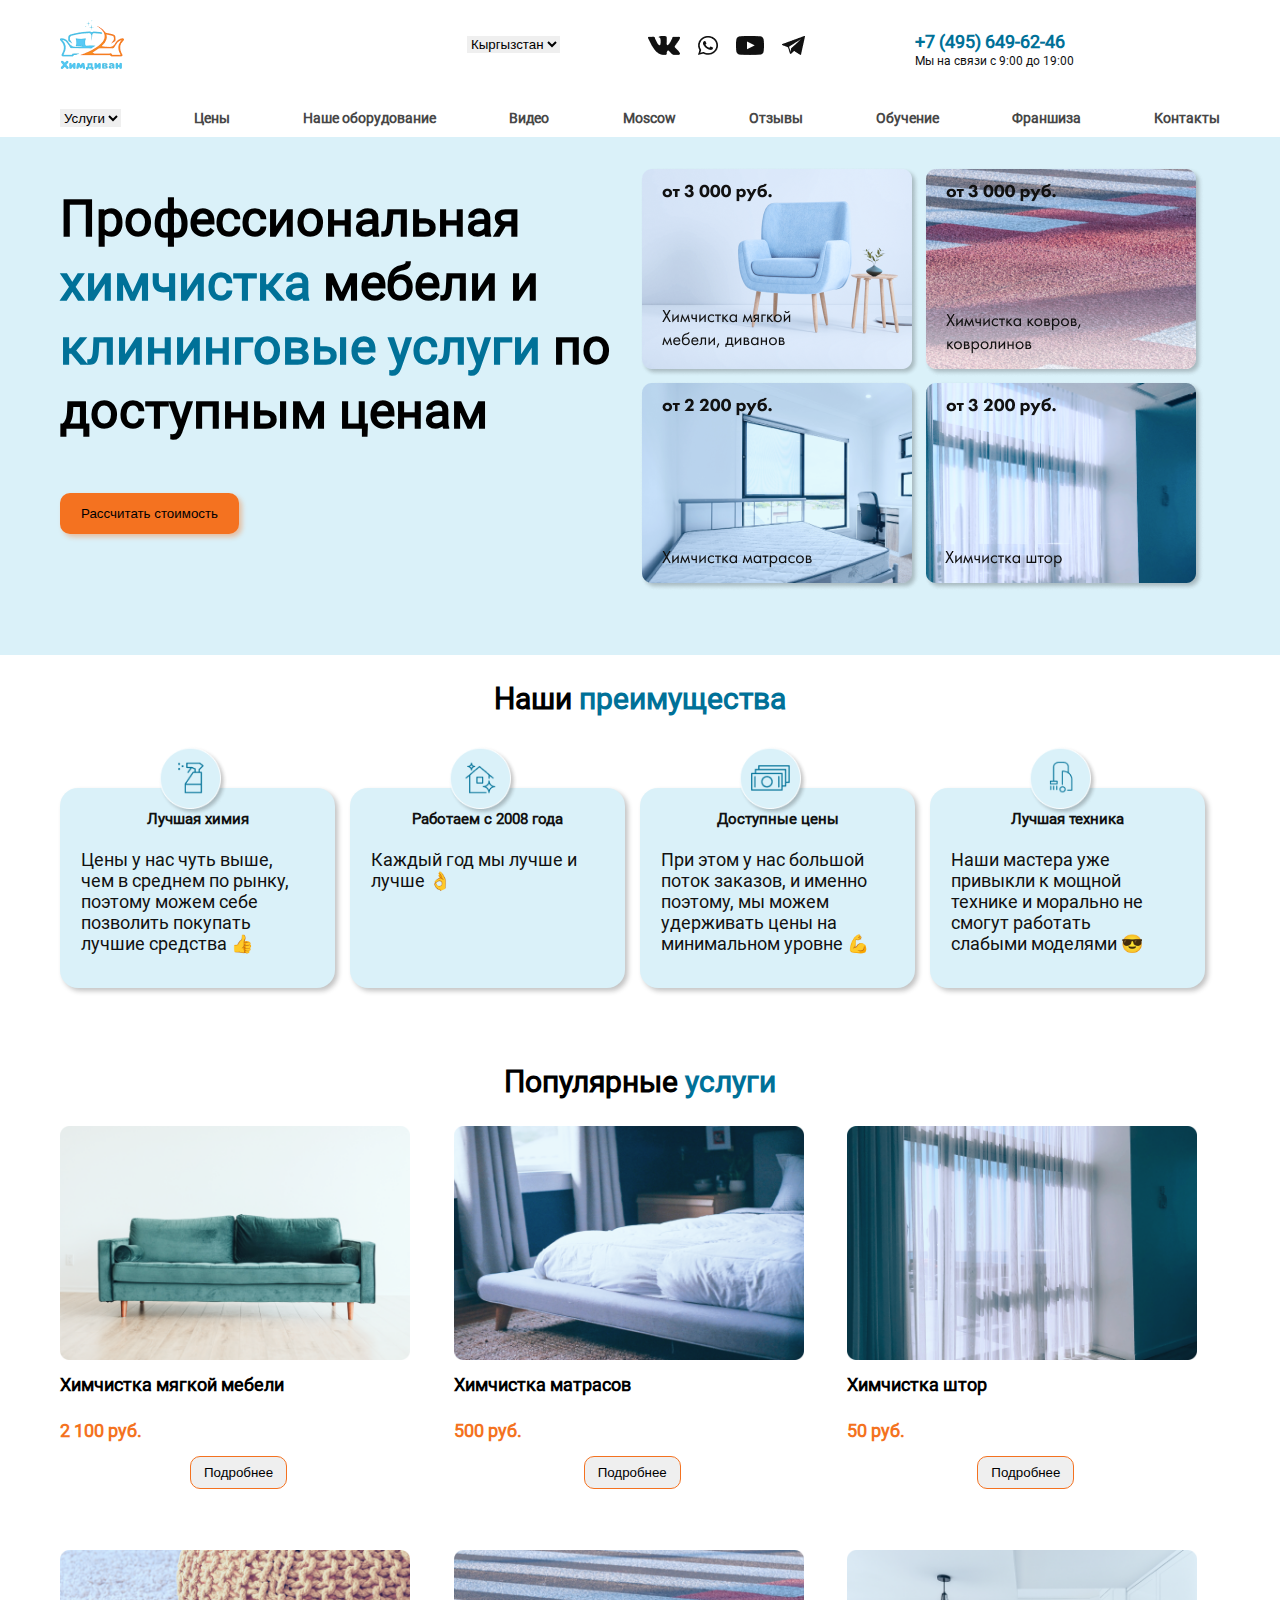
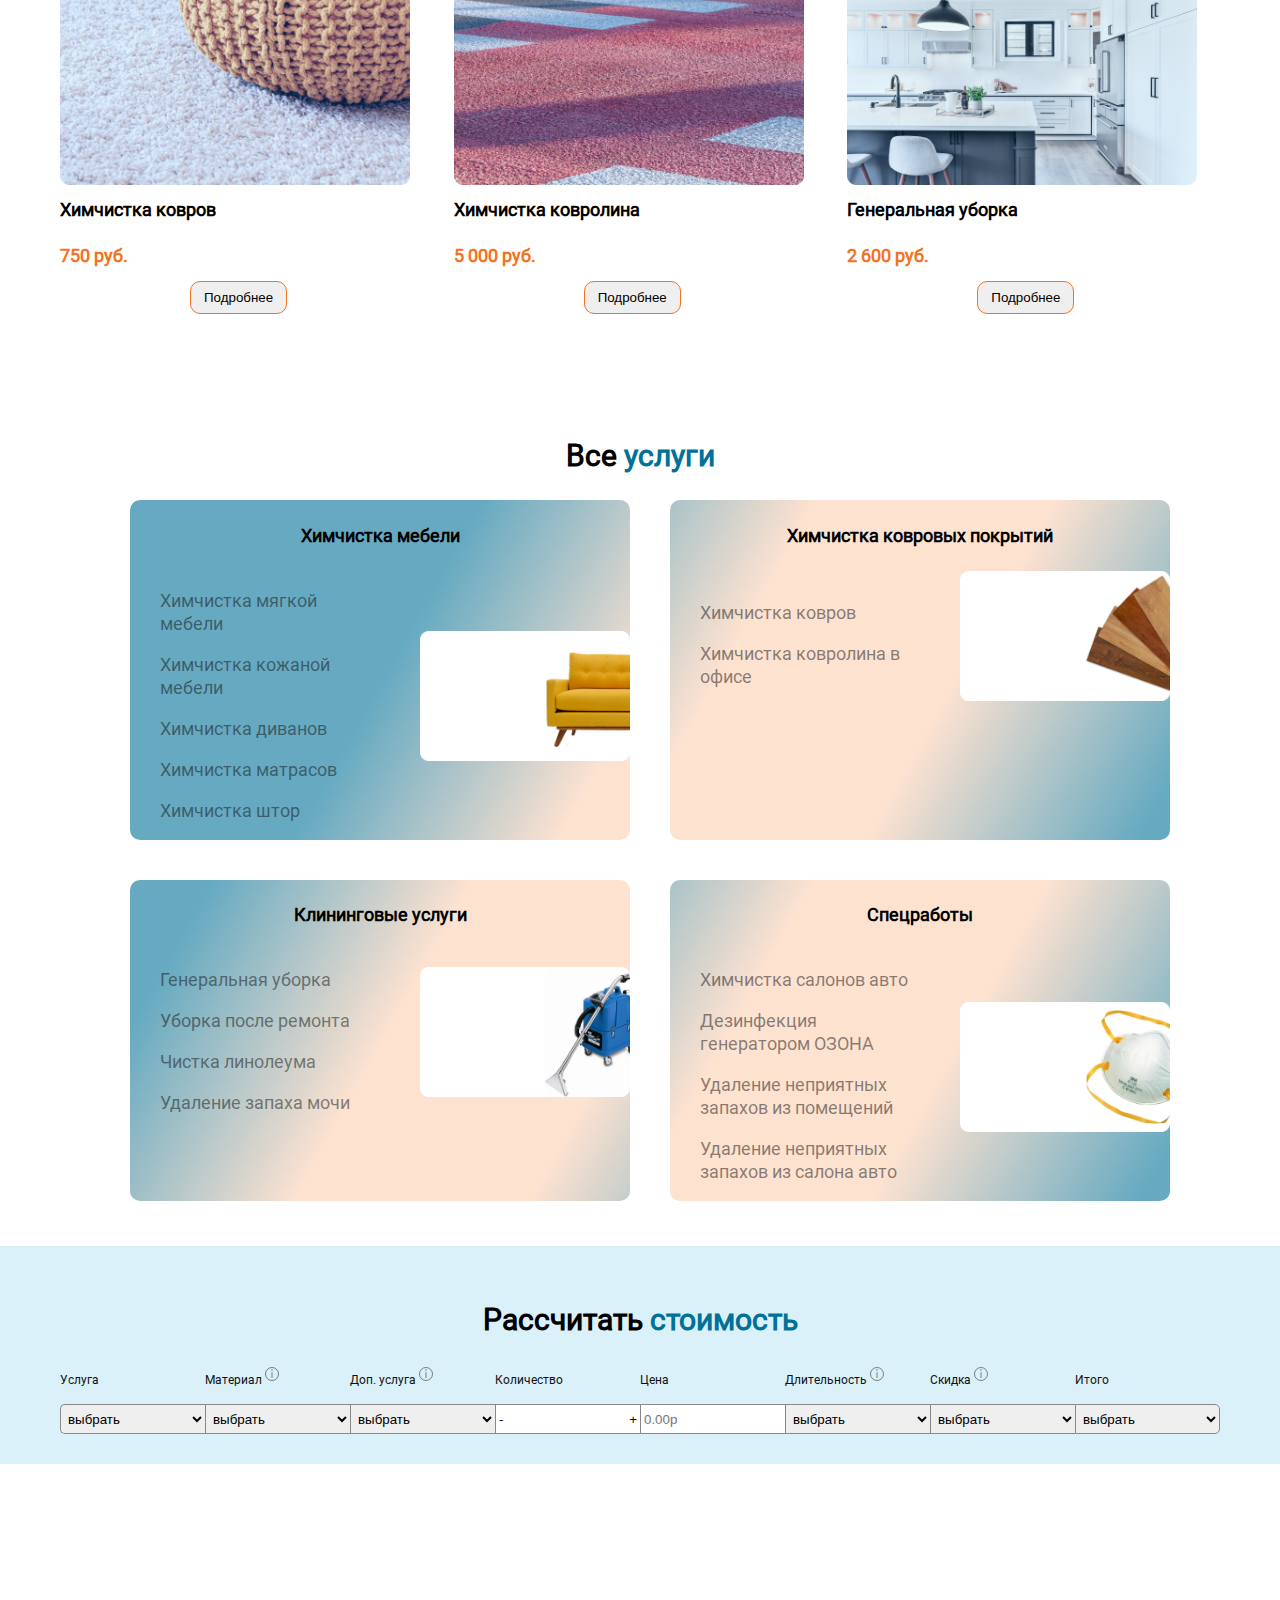
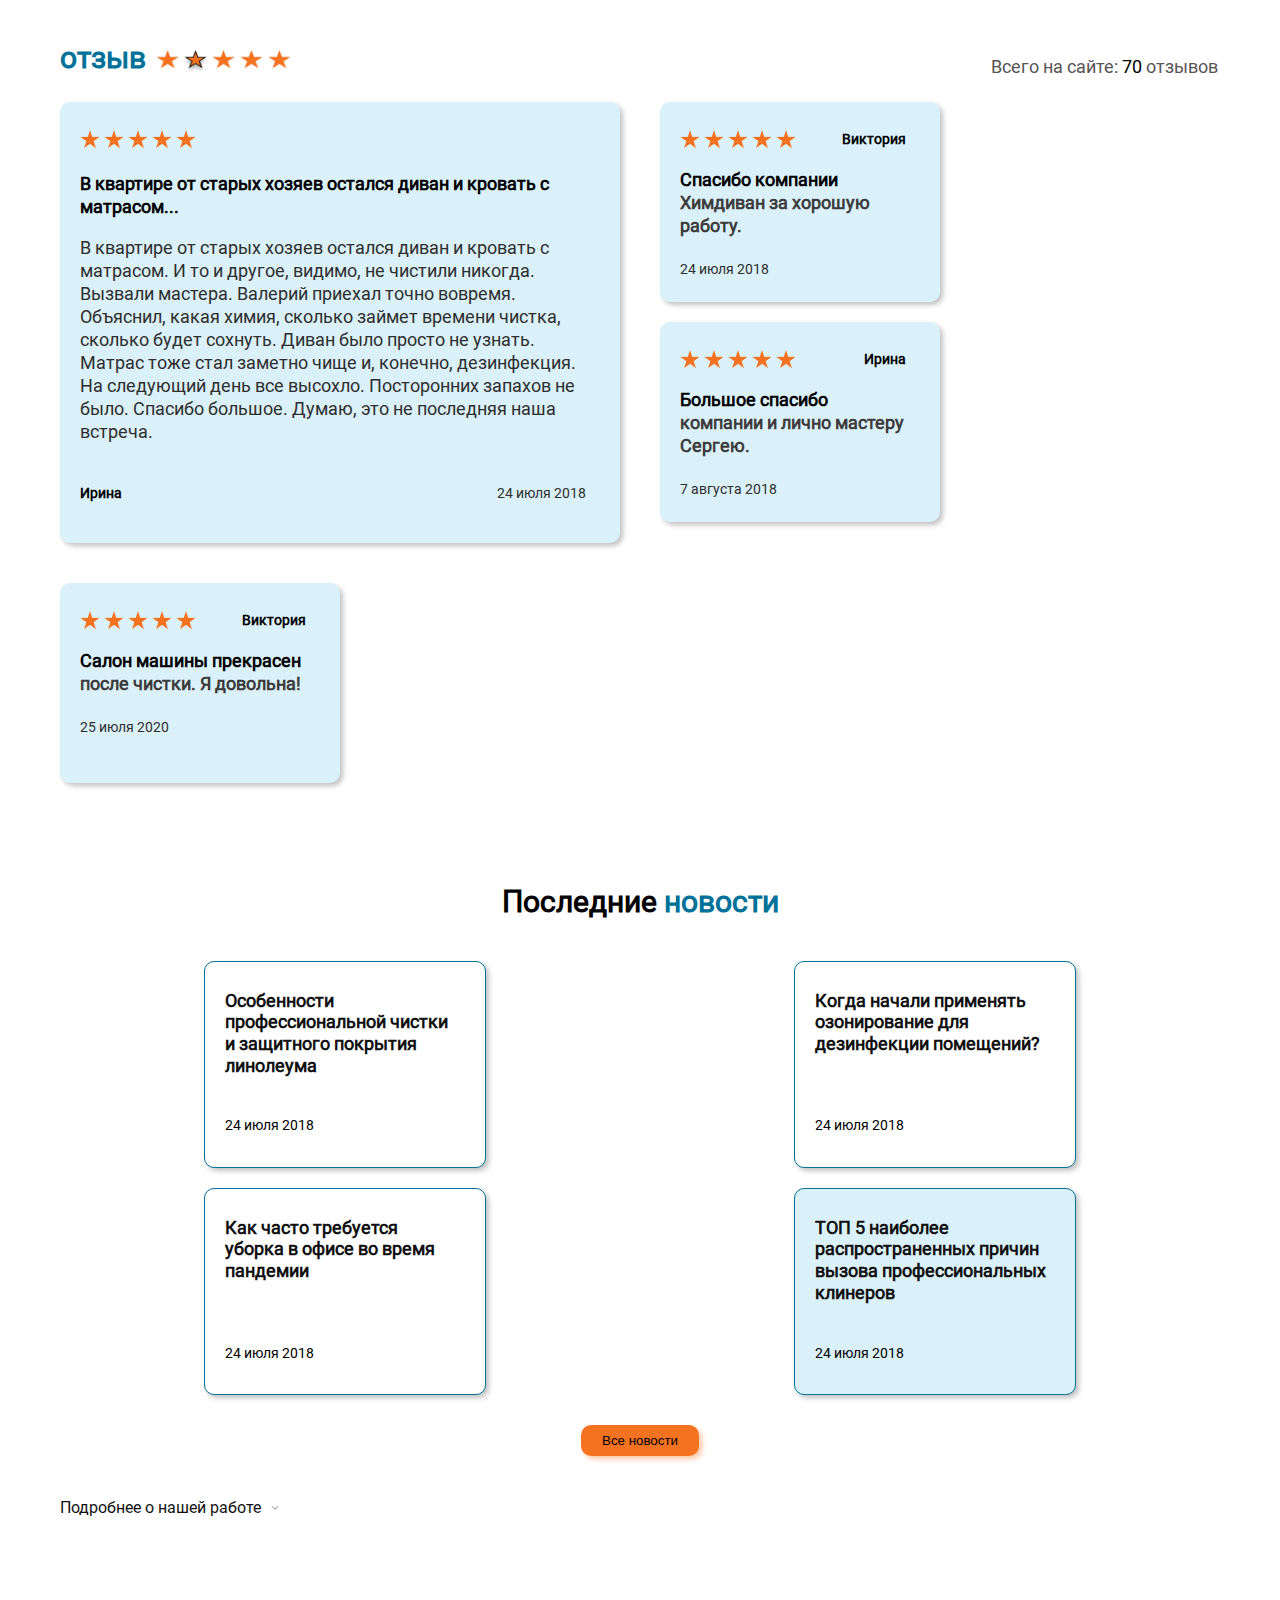
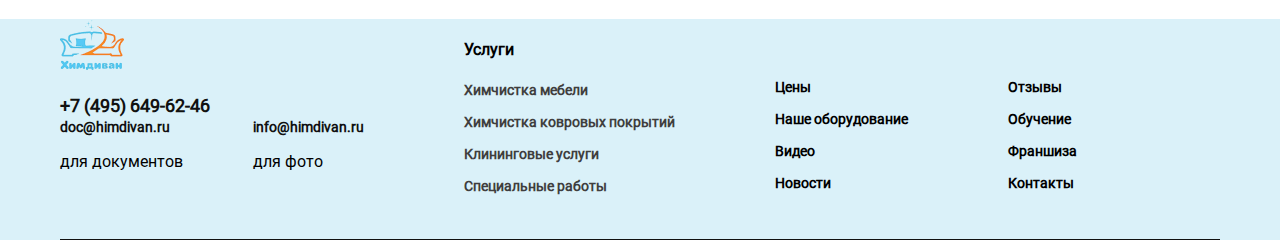
==== commit e11f7c2c: "the end" ====
--- a/index.html
+++ b/index.html
@@ -481,7 +481,7 @@
             </div>
           </div>
         </div>
-        <div class="card-block">
+        <div class="card-block want-flex">
           <div class="content-block">
             <div class="d-flex">
               <img class="star-not-black" src="./img/star-not.png" alt="" />
@@ -492,9 +492,6 @@
               <span class="norm">после чистки. Я довольна!</span>
             </h3>
             <h5 class="h5-date">25 июля 2020</h5>
-          </div>
-          <div class="card-block met">
-            <h5 class="h5-center">Смотреть все отзывы</h5>
           </div>
         </div>
       </div>
@@ -558,6 +555,70 @@
     </div>
     <!--  новости конец -->
 
+    <!-- футер начало -->
+    <div class="container-footer">
+      <footer class="footer">
+        <div class="card-flex">
+          <div class="text-grid">
+            <div class="logo-him">
+              <img src="./img/logo-exams.png" alt="" />
+            </div>
+            <a class="number-black" href="">+7 (495) 649-62-46</a>
+            <div class="email">
+              <div class="mail-1">
+                <a href="" class="mail">doc@himdivan.ru</a>
+                <p class="sub-mail">для документов</p>
+              </div>
+
+              <div class="email">
+                <div class="mail-2">
+                  <a href="" class="mail">info@himdivan.ru</a>
+                  <p class="sub-mail">для фото</p>
+                </div>
+              </div>
+            </div>
+          </div>
+          <div class="text-flex">
+            <h4 class="usluga"><span class="dark"> Услуги </span></h4>
+            <p class="parag">Химчистка мебели</p>
+            <p class="parag">Химчистка ковровых покрытий</p>
+            <p class="parag">Клининговые услуги</p>
+            <p class="parag">Специальные работы</p>
+          </div>
+          <div class="text-flex top">
+            <p class="parag-black">Цены</p>
+            <p class="parag-black">Наше оборудование</p>
+            <p class="parag-black">Видео</p>
+            <p class="parag-black">Новости</p>
+          </div>
+          <div class="text-flex top">
+            <p class="parag-black">Отзывы</p>
+            <p class="parag-black">Обучение</p>
+            <p class="parag-black">Франшиза</p>
+            <p class="parag-black">Контакты</p>
+          </div>
+        </div>
+
+        <!-- <div class="last">
+          <div>
+            <h5 class="gray-h5">© Himdivan.ru — 2009-2022</h5>
+          </div>
+          <div>
+            <p class="parag">Политика конфиденциальности</p>
+          </div>
+          <div class="icon">
+            <img class="img-icon-2" src="./img/vcontact.png" alt="" />
+            <img class="img-icon-2" src="./img/whatsapp.png" alt="" />
+            <img class="img-icon-2" src="./img/youtube.png" alt="" />
+            <img class="img-icon-2" src="./img/tg.png" alt="" />
+          </div>
+          <div>
+            <h4>Москва, Мартеновская, 24-23</h4>
+          </div>
+        </div> -->
+      </footer>
+    </div>
+    <!-- футер конец -->
     <script>
       var hamburger = document.querySelector(".hamburger");
       var nav = document.querySelector(".nav");
--- a/css/style.css
+++ b/css/style.css
@@ -564,7 +564,6 @@
 }
 
 .news {
-  margin-top: 300px;
   margin-bottom: 100px;
 }
 
@@ -638,7 +637,6 @@
 
 .container-footer {
   background: #daf1f9;
-  height: 300px;
 }
 
 .footer {
@@ -722,9 +720,13 @@
     display: grid;
     grid-template-columns: repeat(2, 1fr);
   }
-  .card-four {
+  .cards-four {
     display: grid;
     grid-template-columns: repeat(2, 1fr);
+    justify-items: center;
+  }
+  .want-flex {
+    display: grid;
   }
 }
 @media (max-width: 1134px) {
@@ -842,6 +844,10 @@
   }
   .card-block-big {
     display: grid;
+  }
+  .card-flex {
+    display: flex;
+    gap: 50px;
   }
 }
 @media (max-width: 840px) {
@@ -957,6 +963,15 @@
   }
   .h4-h4 {
     margin-left: 100px;
+  }
+  .cards-four {
+    display: grid;
+    grid-template-columns: repeat(1, 1fr);
+  }
+  .card-flex {
+    display: flex;
+    flex-wrap: wrap;
+    justify-content: space-between;
   }
 }
 @media (max-width: 650px) {
@@ -1027,7 +1042,7 @@
   .card-img {
     display: grid;
     grid-template-columns: repeat(1, 1fr);
-    margin-left: 145px;
+    margin-left: 135px;
   }
   .img-six {
     width: 250px;
@@ -1133,13 +1148,7 @@
     line-height: 35px;
     font-size: 19px;
   }
-  .card-four {
-    display: grid;
-    grid-template-columns: repeat(1, 1fr);
-    margin-left: 20px;
-    gap: 45px;
-  }
-  .flex-col {
+  x-col {
     display: grid;
     grid-template-columns: repeat(2, 1fr);
   }
@@ -1149,6 +1158,9 @@
   .card-block-big {
     width: 16.25rem;
   }
+  .news {
+    margin-top: 50px;
+  }
 }
 
 /*# sourceMappingURL=style.css.map */
